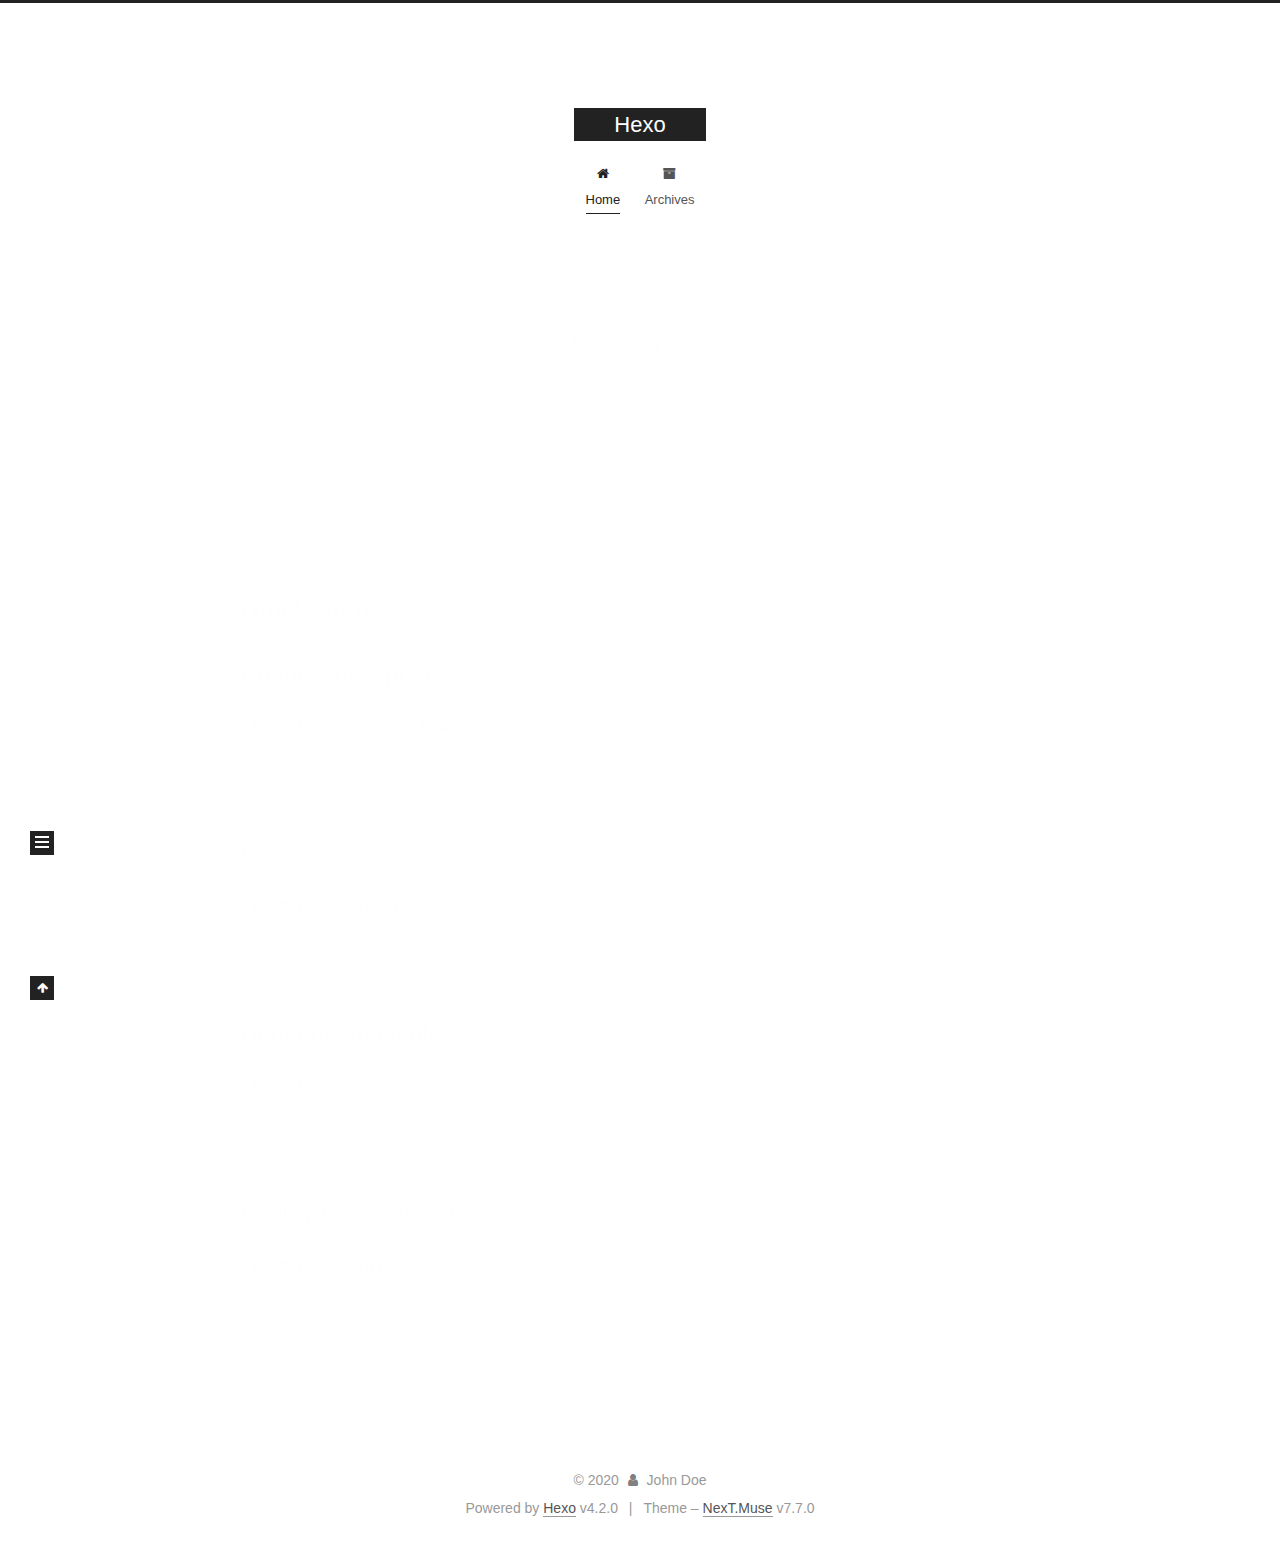
==== index.html @ fe5bcf6d "Site updated: 2020-01-22 22:21:28" ====
<!DOCTYPE html>
<html lang="en">
<head>
  <meta charset="UTF-8">
<meta name="viewport" content="width=device-width, initial-scale=1, maximum-scale=2">
<meta name="theme-color" content="#222">
<meta name="generator" content="Hexo 4.2.0">
  <link rel="apple-touch-icon" sizes="180x180" href="/images/apple-touch-icon-next.png">
  <link rel="icon" type="image/png" sizes="32x32" href="/images/favicon-32x32-next.png">
  <link rel="icon" type="image/png" sizes="16x16" href="/images/favicon-16x16-next.png">
  <link rel="mask-icon" href="/images/logo.svg" color="#222">

<link rel="stylesheet" href="/css/main.css">


<link rel="stylesheet" href="/lib/font-awesome/css/font-awesome.min.css">


<script id="hexo-configurations">
  var NexT = window.NexT || {};
  var CONFIG = {
    hostname: new URL('http://yoursite.com').hostname,
    root: '/',
    scheme: 'Muse',
    version: '7.7.0',
    exturl: false,
    sidebar: {"position":"left","display":"post","padding":18,"offset":12,"onmobile":false},
    copycode: {"enable":false,"show_result":false,"style":null},
    back2top: {"enable":true,"sidebar":false,"scrollpercent":false},
    bookmark: {"enable":false,"color":"#222","save":"auto"},
    fancybox: false,
    mediumzoom: false,
    lazyload: false,
    pangu: false,
    comments: {"style":"tabs","active":null,"storage":true,"lazyload":false,"nav":null},
    algolia: {
      appID: '',
      apiKey: '',
      indexName: '',
      hits: {"per_page":10},
      labels: {"input_placeholder":"Search for Posts","hits_empty":"We didn't find any results for the search: ${query}","hits_stats":"${hits} results found in ${time} ms"}
    },
    localsearch: {"enable":false,"trigger":"auto","top_n_per_article":1,"unescape":false,"preload":false},
    path: '',
    motion: {"enable":true,"async":false,"transition":{"post_block":"fadeIn","post_header":"slideDownIn","post_body":"slideDownIn","coll_header":"slideLeftIn","sidebar":"slideUpIn"}}
  };
</script>

  <meta property="og:type" content="website">
<meta property="og:title" content="Hexo">
<meta property="og:url" content="http://yoursite.com/index.html">
<meta property="og:site_name" content="Hexo">
<meta property="og:locale" content="en_US">
<meta property="article:author" content="John Doe">
<meta name="twitter:card" content="summary">

<link rel="canonical" href="http://yoursite.com/">


<script id="page-configurations">
  // https://hexo.io/docs/variables.html
  CONFIG.page = {
    sidebar: "",
    isHome: true,
    isPost: false
  };
</script>

  <title>Hexo</title>
  






  <noscript>
  <style>
  .use-motion .brand,
  .use-motion .menu-item,
  .sidebar-inner,
  .use-motion .post-block,
  .use-motion .pagination,
  .use-motion .comments,
  .use-motion .post-header,
  .use-motion .post-body,
  .use-motion .collection-header { opacity: initial; }

  .use-motion .site-title,
  .use-motion .site-subtitle {
    opacity: initial;
    top: initial;
  }

  .use-motion .logo-line-before i { left: initial; }
  .use-motion .logo-line-after i { right: initial; }
  </style>
</noscript>

</head>

<body itemscope itemtype="http://schema.org/WebPage">
  <div class="container use-motion">
    <div class="headband"></div>

    <header class="header" itemscope itemtype="http://schema.org/WPHeader">
      <div class="header-inner"><div class="site-brand-container">
  <div class="site-meta">

    <div>
      <a href="/" class="brand" rel="start">
        <span class="logo-line-before"><i></i></span>
        <span class="site-title">Hexo</span>
        <span class="logo-line-after"><i></i></span>
      </a>
    </div>
  </div>

  <div class="site-nav-toggle">
    <div class="toggle" aria-label="Toggle navigation bar">
      <span class="toggle-line toggle-line-first"></span>
      <span class="toggle-line toggle-line-middle"></span>
      <span class="toggle-line toggle-line-last"></span>
    </div>
  </div>
</div>


<nav class="site-nav">
  
  <ul id="menu" class="menu">
        <li class="menu-item menu-item-home">

    <a href="/" rel="section"><i class="fa fa-fw fa-home"></i>Home</a>

  </li>
        <li class="menu-item menu-item-archives">

    <a href="/archives/" rel="section"><i class="fa fa-fw fa-archive"></i>Archives</a>

  </li>
  </ul>

</nav>
</div>
    </header>

    
  <div class="back-to-top">
    <i class="fa fa-arrow-up"></i>
    <span>0%</span>
  </div>


    <main class="main">
      <div class="main-inner">
        <div class="content-wrap">
          

          <div class="content">
            

  <div class="posts-expand">
        
  
  
  <article itemscope itemtype="http://schema.org/Article" class="post-block home" lang="en">
    <link itemprop="mainEntityOfPage" href="http://yoursite.com/2020/01/22/hello-world/">

    <span hidden itemprop="author" itemscope itemtype="http://schema.org/Person">
      <meta itemprop="image" content="/images/avatar.gif">
      <meta itemprop="name" content="John Doe">
      <meta itemprop="description" content="">
    </span>

    <span hidden itemprop="publisher" itemscope itemtype="http://schema.org/Organization">
      <meta itemprop="name" content="Hexo">
    </span>
      <header class="post-header">
        <h1 class="post-title" itemprop="name headline">
          
            <a href="/2020/01/22/hello-world/" class="post-title-link" itemprop="url">Hello World</a>
        </h1>

        <div class="post-meta">
            <span class="post-meta-item">
              <span class="post-meta-item-icon">
                <i class="fa fa-calendar-o"></i>
              </span>
              <span class="post-meta-item-text">Posted on</span>

              <time title="Created: 2020-01-22 21:45:26" itemprop="dateCreated datePublished" datetime="2020-01-22T21:45:26+08:00">2020-01-22</time>
            </span>

          

        </div>
      </header>

    
    
    
    <div class="post-body" itemprop="articleBody">

      
          <p>Welcome to <a href="https://hexo.io/" target="_blank" rel="noopener">Hexo</a>! This is your very first post. Check <a href="https://hexo.io/docs/" target="_blank" rel="noopener">documentation</a> for more info. If you get any problems when using Hexo, you can find the answer in <a href="https://hexo.io/docs/troubleshooting.html" target="_blank" rel="noopener">troubleshooting</a> or you can ask me on <a href="https://github.com/hexojs/hexo/issues" target="_blank" rel="noopener">GitHub</a>.</p>
<h2 id="Quick-Start"><a href="#Quick-Start" class="headerlink" title="Quick Start"></a>Quick Start</h2><h3 id="Create-a-new-post"><a href="#Create-a-new-post" class="headerlink" title="Create a new post"></a>Create a new post</h3><figure class="highlight bash"><table><tr><td class="gutter"><pre><span class="line">1</span><br></pre></td><td class="code"><pre><span class="line">$ hexo new <span class="string">"My New Post"</span></span><br></pre></td></tr></table></figure>

<p>More info: <a href="https://hexo.io/docs/writing.html" target="_blank" rel="noopener">Writing</a></p>
<h3 id="Run-server"><a href="#Run-server" class="headerlink" title="Run server"></a>Run server</h3><figure class="highlight bash"><table><tr><td class="gutter"><pre><span class="line">1</span><br></pre></td><td class="code"><pre><span class="line">$ hexo server</span><br></pre></td></tr></table></figure>

<p>More info: <a href="https://hexo.io/docs/server.html" target="_blank" rel="noopener">Server</a></p>
<h3 id="Generate-static-files"><a href="#Generate-static-files" class="headerlink" title="Generate static files"></a>Generate static files</h3><figure class="highlight bash"><table><tr><td class="gutter"><pre><span class="line">1</span><br></pre></td><td class="code"><pre><span class="line">$ hexo generate</span><br></pre></td></tr></table></figure>

<p>More info: <a href="https://hexo.io/docs/generating.html" target="_blank" rel="noopener">Generating</a></p>
<h3 id="Deploy-to-remote-sites"><a href="#Deploy-to-remote-sites" class="headerlink" title="Deploy to remote sites"></a>Deploy to remote sites</h3><figure class="highlight bash"><table><tr><td class="gutter"><pre><span class="line">1</span><br></pre></td><td class="code"><pre><span class="line">$ hexo deploy</span><br></pre></td></tr></table></figure>

<p>More info: <a href="https://hexo.io/docs/one-command-deployment.html" target="_blank" rel="noopener">Deployment</a></p>

      
    </div>

    
    
    
      <footer class="post-footer">
        <div class="post-eof"></div>
      </footer>
  </article>
  
  
  

  </div>

  



          </div>
          

<script>
  window.addEventListener('tabs:register', () => {
    let activeClass = CONFIG.comments.activeClass;
    if (CONFIG.comments.storage) {
      activeClass = localStorage.getItem('comments_active') || activeClass;
    }
    if (activeClass) {
      let activeTab = document.querySelector(`a[href="#comment-${activeClass}"]`);
      if (activeTab) {
        activeTab.click();
      }
    }
  });
  if (CONFIG.comments.storage) {
    window.addEventListener('tabs:click', event => {
      if (!event.target.matches('.tabs-comment .tab-content .tab-pane')) return;
      let commentClass = event.target.classList[1];
      localStorage.setItem('comments_active', commentClass);
    });
  }
</script>

        </div>
          
  
  <div class="toggle sidebar-toggle">
    <span class="toggle-line toggle-line-first"></span>
    <span class="toggle-line toggle-line-middle"></span>
    <span class="toggle-line toggle-line-last"></span>
  </div>

  <aside class="sidebar">
    <div class="sidebar-inner">

      <ul class="sidebar-nav motion-element">
        <li class="sidebar-nav-toc">
          Table of Contents
        </li>
        <li class="sidebar-nav-overview">
          Overview
        </li>
      </ul>

      <!--noindex-->
      <div class="post-toc-wrap sidebar-panel">
      </div>
      <!--/noindex-->

      <div class="site-overview-wrap sidebar-panel">
        <div class="site-author motion-element" itemprop="author" itemscope itemtype="http://schema.org/Person">
  <p class="site-author-name" itemprop="name">John Doe</p>
  <div class="site-description" itemprop="description"></div>
</div>
<div class="site-state-wrap motion-element">
  <nav class="site-state">
      <div class="site-state-item site-state-posts">
          <a href="/archives/">
        
          <span class="site-state-item-count">1</span>
          <span class="site-state-item-name">posts</span>
        </a>
      </div>
  </nav>
</div>



      </div>

    </div>
  </aside>
  <div id="sidebar-dimmer"></div>


      </div>
    </main>

    <footer class="footer">
      <div class="footer-inner">
        

<div class="copyright">
  
  &copy; 
  <span itemprop="copyrightYear">2020</span>
  <span class="with-love">
    <i class="fa fa-user"></i>
  </span>
  <span class="author" itemprop="copyrightHolder">John Doe</span>
</div>
  <div class="powered-by">Powered by <a href="https://hexo.io/" class="theme-link" rel="noopener" target="_blank">Hexo</a> v4.2.0
  </div>
  <span class="post-meta-divider">|</span>
  <div class="theme-info">Theme – <a href="https://muse.theme-next.org/" class="theme-link" rel="noopener" target="_blank">NexT.Muse</a> v7.7.0
  </div>

        








      </div>
    </footer>
  </div>

  
  <script src="/lib/anime.min.js"></script>
  <script src="/lib/velocity/velocity.min.js"></script>
  <script src="/lib/velocity/velocity.ui.min.js"></script>

<script src="/js/utils.js"></script>

<script src="/js/motion.js"></script>


<script src="/js/schemes/muse.js"></script>


<script src="/js/next-boot.js"></script>




  















  

  

</body>
</html>
---- css/main.css ----
html {
  line-height: 1.15; /* 1 */
  -webkit-text-size-adjust: 100%; /* 2 */
}
body {
  margin: 0;
}
main {
  display: block;
}
h1 {
  font-size: 2em;
  margin: 0.67em 0;
}
hr {
  box-sizing: content-box; /* 1 */
  height: 0; /* 1 */
  overflow: visible; /* 2 */
}
pre {
  font-family: monospace, monospace; /* 1 */
  font-size: 1em; /* 2 */
}
a {
  background: transparent;
}
abbr[title] {
  border-bottom: none; /* 1 */
  text-decoration: underline; /* 2 */
  text-decoration: underline dotted; /* 2 */
}
b,
strong {
  font-weight: bolder;
}
code,
kbd,
samp {
  font-family: monospace, monospace; /* 1 */
  font-size: 1em; /* 2 */
}
small {
  font-size: 80%;
}
sub,
sup {
  font-size: 75%;
  line-height: 0;
  position: relative;
  vertical-align: baseline;
}
sub {
  bottom: -0.25em;
}
sup {
  top: -0.5em;
}
img {
  border-style: none;
}
button,
input,
optgroup,
select,
textarea {
  font-family: inherit; /* 1 */
  font-size: 100%; /* 1 */
  line-height: 1.15; /* 1 */
  margin: 0; /* 2 */
}
button,
input {
/* 1 */
  overflow: visible;
}
button,
select {
/* 1 */
  text-transform: none;
}
button,
[type='button'],
[type='reset'],
[type='submit'] {
  -webkit-appearance: button;
}
button::-moz-focus-inner,
[type='button']::-moz-focus-inner,
[type='reset']::-moz-focus-inner,
[type='submit']::-moz-focus-inner {
  border-style: none;
  padding: 0;
}
button:-moz-focusring,
[type='button']:-moz-focusring,
[type='reset']:-moz-focusring,
[type='submit']:-moz-focusring {
  outline: 1px dotted ButtonText;
}
fieldset {
  padding: 0.35em 0.75em 0.625em;
}
legend {
  box-sizing: border-box; /* 1 */
  color: inherit; /* 2 */
  display: table; /* 1 */
  max-width: 100%; /* 1 */
  padding: 0; /* 3 */
  white-space: normal; /* 1 */
}
progress {
  vertical-align: baseline;
}
textarea {
  overflow: auto;
}
[type='checkbox'],
[type='radio'] {
  box-sizing: border-box; /* 1 */
  padding: 0; /* 2 */
}
[type='number']::-webkit-inner-spin-button,
[type='number']::-webkit-outer-spin-button {
  height: auto;
}
[type='search'] {
  outline-offset: -2px; /* 2 */
  -webkit-appearance: textfield; /* 1 */
}
[type='search']::-webkit-search-decoration {
  -webkit-appearance: none;
}
::-webkit-file-upload-button {
  font: inherit; /* 2 */
  -webkit-appearance: button; /* 1 */
}
details {
  display: block;
}
summary {
  display: list-item;
}
template {
  display: none;
}
[hidden] {
  display: none;
}
::selection {
  background: #262a30;
  color: #fff;
}
html,
body {
  height: 100%;
}
body {
  background: #fff;
  color: #555;
  font-family: 'Lato', "PingFang SC", "Microsoft YaHei", sans-serif;
  font-size: 1em;
  line-height: 2;
}
@media (max-width: 991px) {
  body {
    padding-left: 0 !important;
    padding-right: 0 !important;
  }
}
h1,
h2,
h3,
h4,
h5,
h6 {
  font-family: 'Lato', "PingFang SC", "Microsoft YaHei", sans-serif;
  font-weight: bold;
  line-height: 1.5;
  margin: 20px 0 15px;
}
h1 {
  font-size: 1.5em;
}
h2 {
  font-size: 1.375em;
}
h3 {
  font-size: 1.25em;
}
h4 {
  font-size: 1.125em;
}
h5 {
  font-size: 1em;
}
h6 {
  font-size: 0.875em;
}
p {
  margin: 0 0 20px 0;
}
a,
span.exturl {
  border-bottom: 1px solid #999;
  color: #555;
  outline: 0;
  text-decoration: none;
  overflow-wrap: break-word;
  word-wrap: break-word;
  cursor: pointer;
}
a:hover,
span.exturl:hover {
  border-bottom-color: #222;
  color: #222;
}
iframe,
img,
video {
  display: block;
  margin-left: auto;
  margin-right: auto;
  max-width: 100%;
}
hr {
  background-color: #ddd;
  background-image: repeating-linear-gradient(-45deg, #fff, #fff 4px, transparent 4px, transparent 8px);
  border: 0;
  height: 3px;
  margin: 40px 0;
}
blockquote {
  border-left: 4px solid #ddd;
  color: #666;
  margin: 0;
  padding: 0 15px;
}
blockquote cite::before {
  content: '-';
  padding: 0 5px;
}
dt {
  font-weight: 700;
}
dd {
  margin: 0;
  padding: 0;
}
kbd {
  background-color: #f5f5f5;
  background-image: linear-gradient(#eee, #fff, #eee);
  border: 1px solid #ccc;
  border-radius: 0.2em;
  box-shadow: 0.1em 0.1em 0.2em rgba(0,0,0,0.1);
  font-family: inherit;
  padding: 0.1em 0.3em;
  white-space: nowrap;
}
.table-container {
  overflow: auto;
}
table {
  border-collapse: collapse;
  border-spacing: 0;
  font-size: 0.875em;
  margin: 0 0 20px 0;
  width: 100%;
}
tbody tr:nth-of-type(odd) {
  background: #f9f9f9;
}
tbody tr:hover {
  background: #f5f5f5;
}
caption,
th,
td {
  font-weight: normal;
  padding: 8px;
  text-align: left;
  vertical-align: middle;
}
th,
td {
  border: 1px solid #ddd;
  border-bottom: 3px solid #ddd;
}
th {
  font-weight: 700;
  padding-bottom: 10px;
}
td {
  border-bottom-width: 1px;
}
.btn {
  background: #222;
  border: 2px solid #222;
  border-radius: 0;
  color: #fff;
  display: inline-block;
  font-size: 0.875em;
  line-height: 2;
  padding: 0 20px;
  text-decoration: none;
  transition-property: background-color;
  transition-delay: 0s;
  transition-duration: 0.2s;
  transition-timing-function: ease-in-out;
}
.btn:hover {
  background: #fff;
  border-color: #222;
  color: #222;
}
.btn + .btn {
  margin: 0 0 8px 8px;
}
.btn .fa-fw {
  text-align: left;
  width: 1.285714285714286em;
}
.toggle {
  line-height: 0;
}
.toggle .toggle-line {
  background: #fff;
  display: inline-block;
  height: 2px;
  left: 0;
  position: relative;
  top: 0;
  transition: all 0.4s;
  vertical-align: top;
  width: 100%;
}
.toggle .toggle-line:not(:first-child) {
  margin-top: 3px;
}
.toggle.toggle-arrow .toggle-line-first {
  left: 50%;
  top: 2px;
  transform: rotate(45deg);
  width: 50%;
}
.toggle.toggle-arrow .toggle-line-middle {
  left: 2px;
  width: 90%;
}
.toggle.toggle-arrow .toggle-line-last {
  left: 50%;
  top: -2px;
  transform: rotate(-45deg);
  width: 50%;
}
.toggle.toggle-close .toggle-line-first {
  transform: rotate(-45deg);
  top: 5px;
}
.toggle.toggle-close .toggle-line-middle {
  opacity: 0;
}
.toggle.toggle-close .toggle-line-last {
  transform: rotate(45deg);
  top: -5px;
}
.highlight,
pre {
  background: #f7f7f7;
  color: #4d4d4c;
  line-height: 1.6;
  margin: 0 auto 20px;
}
pre,
code {
  font-family: consolas, Menlo, monospace, "PingFang SC", "Microsoft YaHei";
}
code {
  background: #eee;
  border-radius: 3px;
  color: #555;
  padding: 2px 4px;
  overflow-wrap: break-word;
  word-wrap: break-word;
}
.highlight *::selection {
  background: #d6d6d6;
}
.highlight pre {
  border: 0;
  margin: 0;
  padding: 10px 0;
}
.highlight table {
  border: 0;
  margin: 0;
  width: auto;
}
.highlight td {
  border: 0;
  padding: 0;
}
.highlight figcaption {
  background: #eee;
  color: #4d4d4c;
  font-size: 0.875em;
  line-height: 1.2;
  padding: 0.5em;
}
.highlight figcaption::before,
.highlight figcaption::after {
  content: ' ';
  display: table;
}
.highlight figcaption::after {
  clear: both;
}
.highlight figcaption a {
  color: #4d4d4c;
  float: right;
}
.highlight figcaption a:hover {
  border-bottom-color: #4d4d4c;
}
.highlight .gutter {
  -moz-user-select: none;
  -ms-user-select: none;
  -webkit-user-select: none;
  user-select: none;
}
.highlight .gutter pre {
  background: #eff2f3;
  color: #869194;
  padding-left: 10px;
  padding-right: 10px;
  text-align: right;
}
.highlight .code pre {
  background: #f7f7f7;
  padding-left: 10px;
  width: 100%;
}
.gist table {
  width: auto;
}
.gist table td {
  border: 0;
}
pre {
  overflow: auto;
  padding: 10px;
}
pre code {
  background: none;
  color: #4d4d4c;
  font-size: 0.875em;
  padding: 0;
  text-shadow: none;
}
pre .deletion {
  background: #fdd;
}
pre .addition {
  background: #dfd;
}
pre .meta {
  color: #eab700;
  -moz-user-select: none;
  -ms-user-select: none;
  -webkit-user-select: none;
  user-select: none;
}
pre .comment {
  color: #8e908c;
}
pre .variable,
pre .attribute,
pre .tag,
pre .name,
pre .regexp,
pre .ruby .constant,
pre .xml .tag .title,
pre .xml .pi,
pre .xml .doctype,
pre .html .doctype,
pre .css .id,
pre .css .class,
pre .css .pseudo {
  color: #c82829;
}
pre .number,
pre .preprocessor,
pre .built_in,
pre .builtin-name,
pre .literal,
pre .params,
pre .constant,
pre .command {
  color: #f5871f;
}
pre .ruby .class .title,
pre .css .rules .attribute,
pre .string,
pre .symbol,
pre .value,
pre .inheritance,
pre .header,
pre .ruby .symbol,
pre .xml .cdata,
pre .special,
pre .formula {
  color: #718c00;
}
pre .title,
pre .css .hexcolor {
  color: #3e999f;
}
pre .function,
pre .python .decorator,
pre .python .title,
pre .ruby .function .title,
pre .ruby .title .keyword,
pre .perl .sub,
pre .javascript .title,
pre .coffeescript .title {
  color: #4271ae;
}
pre .keyword,
pre .javascript .function {
  color: #8959a8;
}
.blockquote-center {
  border-left: none;
  margin: 40px 0;
  padding: 0;
  position: relative;
  text-align: center;
}
.blockquote-center::before,
.blockquote-center::after {
  background-repeat: no-repeat;
  background-size: 22px 22px;
  content: ' ';
  display: block;
  height: 24px;
  opacity: 0.2;
  position: absolute;
  width: 100%;
}
.blockquote-center::before {
  background-image: url("../images/quote-l.svg");
  background-position: 0 -6px;
  border-top: 1px solid #ccc;
  top: -20px;
}
.blockquote-center::after {
  background-image: url("../images/quote-r.svg");
  background-position: 100% 8px;
  border-bottom: 1px solid #ccc;
  bottom: -20px;
}
.blockquote-center p,
.blockquote-center div {
  text-align: center;
}
.post-body .group-picture img {
  margin: 0 auto;
  padding: 0 3px;
}
.group-picture-row {
  margin-bottom: 6px;
  overflow: hidden;
}
.group-picture-column {
  float: left;
  margin-bottom: 10px;
}
.post-body .label {
  display: inline;
  padding: 0 2px;
}
.post-body .label.default {
  background: #f0f0f0;
}
.post-body .label.primary {
  background: #efe6f7;
}
.post-body .label.info {
  background: #e5f2f8;
}
.post-body .label.success {
  background: #e7f4e9;
}
.post-body .label.warning {
  background: #fcf6e1;
}
.post-body .label.danger {
  background: #fae8eb;
}
.post-body .tabs {
  margin-bottom: 20px;
}
.post-body .tabs,
.tabs-comment {
  display: block;
  padding-top: 10px;
  position: relative;
}
.post-body .tabs ul.nav-tabs,
.tabs-comment ul.nav-tabs {
  display: flex;
  flex-wrap: wrap;
  margin: 0;
  margin-bottom: -1px;
  padding: 0;
}
@media (max-width: 413px) {
  .post-body .tabs ul.nav-tabs,
  .tabs-comment ul.nav-tabs {
    display: block;
    margin-bottom: 5px;
  }
}
.post-body .tabs ul.nav-tabs li.tab,
.tabs-comment ul.nav-tabs li.tab {
  background: #fff;
  border-bottom: 1px solid #ddd;
  border-left: 1px solid transparent;
  border-right: 1px solid transparent;
  border-top: 3px solid transparent;
  flex-grow: 1;
  list-style-type: none;
  border-radius: 0 0 0 0;
}
@media (max-width: 413px) {
  .post-body .tabs ul.nav-tabs li.tab,
  .tabs-comment ul.nav-tabs li.tab {
    border-bottom: 1px solid transparent;
    border-left: 3px solid transparent;
    border-right: 1px solid transparent;
    border-top: 1px solid transparent;
  }
}
@media (max-width: 413px) {
  .post-body .tabs ul.nav-tabs li.tab,
  .tabs-comment ul.nav-tabs li.tab {
    border-radius: 0;
  }
}
.post-body .tabs ul.nav-tabs li.tab a,
.tabs-comment ul.nav-tabs li.tab a {
  border-bottom: initial;
  display: block;
  line-height: 1.8;
  outline: 0;
  padding: 0.25em 0.75em;
  text-align: center;
  transition-delay: 0s;
  transition-duration: 0.2s;
  transition-timing-function: ease-out;
}
.post-body .tabs ul.nav-tabs li.tab a i,
.tabs-comment ul.nav-tabs li.tab a i {
  width: 1.285714285714286em;
}
.post-body .tabs ul.nav-tabs li.tab.active,
.tabs-comment ul.nav-tabs li.tab.active {
  border-bottom: 1px solid transparent;
  border-left: 1px solid #ddd;
  border-right: 1px solid #ddd;
  border-top: 3px solid #fc6423;
}
@media (max-width: 413px) {
  .post-body .tabs ul.nav-tabs li.tab.active,
  .tabs-comment ul.nav-tabs li.tab.active {
    border-bottom: 1px solid #ddd;
    border-left: 3px solid #fc6423;
    border-right: 1px solid #ddd;
    border-top: 1px solid #ddd;
  }
}
.post-body .tabs ul.nav-tabs li.tab.active a,
.tabs-comment ul.nav-tabs li.tab.active a {
  color: #555;
  cursor: default;
}
.post-body .tabs .tab-content .tab-pane,
.tabs-comment .tab-content .tab-pane {
  border: 1px solid #ddd;
  padding: 20px 20px 0 20px;
  border-radius: 0;
}
.post-body .tabs .tab-content .tab-pane:not(.active),
.tabs-comment .tab-content .tab-pane:not(.active) {
  display: none;
}
.post-body .tabs .tab-content .tab-pane.active,
.tabs-comment .tab-content .tab-pane.active {
  display: block;
}
.post-body .tabs .tab-content .tab-pane.active:nth-of-type(1),
.tabs-comment .tab-content .tab-pane.active:nth-of-type(1) {
  border-radius: 0 0 0 0;
}
@media (max-width: 413px) {
  .post-body .tabs .tab-content .tab-pane.active:nth-of-type(1),
  .tabs-comment .tab-content .tab-pane.active:nth-of-type(1) {
    border-radius: 0;
  }
}
.post-body .note {
  border-radius: 3px;
  margin-bottom: 20px;
  padding: 15px;
  position: relative;
  border: 1px solid #eee;
  border-left-width: 5px;
}
.post-body .note h2,
.post-body .note h3,
.post-body .note h4,
.post-body .note h5,
.post-body .note h6 {
  margin-top: 0;
  border-bottom: initial;
  margin-bottom: 0;
  padding-top: 0;
}
.post-body .note p:first-child,
.post-body .note ul:first-child,
.post-body .note ol:first-child,
.post-body .note table:first-child,
.post-body .note pre:first-child,
.post-body .note blockquote:first-child,
.post-body .note img:first-child {
  margin-top: 0;
}
.post-body .note p:last-child,
.post-body .note ul:last-child,
.post-body .note ol:last-child,
.post-body .note table:last-child,
.post-body .note pre:last-child,
.post-body .note blockquote:last-child,
.post-body .note img:last-child {
  margin-bottom: 0;
}
.post-body .note.default {
  border-left-color: #777;
}
.post-body .note.default h2,
.post-body .note.default h3,
.post-body .note.default h4,
.post-body .note.default h5,
.post-body .note.default h6 {
  color: #777;
}
.post-body .note.primary {
  border-left-color: #6f42c1;
}
.post-body .note.primary h2,
.post-body .note.primary h3,
.post-body .note.primary h4,
.post-body .note.primary h5,
.post-body .note.primary h6 {
  color: #6f42c1;
}
.post-body .note.info {
  border-left-color: #428bca;
}
.post-body .note.info h2,
.post-body .note.info h3,
.post-body .note.info h4,
.post-body .note.info h5,
.post-body .note.info h6 {
  color: #428bca;
}
.post-body .note.success {
  border-left-color: #5cb85c;
}
.post-body .note.success h2,
.post-body .note.success h3,
.post-body .note.success h4,
.post-body .note.success h5,
.post-body .note.success h6 {
  color: #5cb85c;
}
.post-body .note.warning {
  border-left-color: #f0ad4e;
}
.post-body .note.warning h2,
.post-body .note.warning h3,
.post-body .note.warning h4,
.post-body .note.warning h5,
.post-body .note.warning h6 {
  color: #f0ad4e;
}
.post-body .note.danger {
  border-left-color: #d9534f;
}
.post-body .note.danger h2,
.post-body .note.danger h3,
.post-body .note.danger h4,
.post-body .note.danger h5,
.post-body .note.danger h6 {
  color: #d9534f;
}
.pagination .prev,
.pagination .next,
.pagination .page-number,
.pagination .space {
  display: inline-block;
  margin: 0 10px;
  padding: 0 11px;
  position: relative;
  top: -1px;
}
@media (max-width: 767px) {
  .pagination .prev,
  .pagination .next,
  .pagination .page-number,
  .pagination .space {
    margin: 0 5px;
  }
}
.pagination {
  border-top: 1px solid #eee;
  margin: 120px 0 0;
  text-align: center;
}
.pagination .prev,
.pagination .next,
.pagination .page-number {
  border-bottom: 0;
  border-top: 1px solid #eee;
  transition-property: border-color;
  transition-delay: 0s;
  transition-duration: 0.2s;
  transition-timing-function: ease-in-out;
}
.pagination .prev:hover,
.pagination .next:hover,
.pagination .page-number:hover {
  border-top-color: #222;
}
.pagination .space {
  margin: 0;
  padding: 0;
}
.pagination .prev {
  margin-left: 0;
}
.pagination .next {
  margin-right: 0;
}
.pagination .page-number.current {
  background: #ccc;
  border-top-color: #ccc;
  color: #fff;
}
@media (max-width: 767px) {
  .pagination {
    border-top: none;
  }
  .pagination .prev,
  .pagination .next,
  .pagination .page-number {
    border-bottom: 1px solid #eee;
    border-top: 0;
    margin-bottom: 10px;
    padding: 0 10px;
  }
  .pagination .prev:hover,
  .pagination .next:hover,
  .pagination .page-number:hover {
    border-bottom-color: #222;
  }
}
.comments {
  margin: 60px 20px 0;
  overflow: hidden;
}
.comment-button-group {
  display: flex;
  flex-wrap: wrap-reverse;
  justify-content: center;
  margin: 1em 0;
}
.comment-button-group .comment-button {
  margin: 0.1em 0.2em;
}
.comment-button-group .comment-button.active {
  background: #fff;
  border-color: #222;
  color: #222;
}
.comment-position {
  display: none;
}
.comment-position.active {
  display: block;
}
.tabs-comment {
  background: #fff;
  margin-top: 4em;
  padding-top: 0;
}
.tabs-comment .comments {
  border: 0;
  box-shadow: none;
  margin-top: 0;
  padding-top: 0;
}
.container {
  min-height: 100%;
  position: relative;
}
.main-inner {
  margin: 0 auto;
  width: 700px;
}
@media (min-width: 1200px) {
  .main-inner {
    width: 800px;
  }
}
@media (min-width: 1600px) {
  .main-inner {
    width: 900px;
  }
}
.header {
  background: transparent;
}
.header-inner {
  margin: 0 auto;
  position: relative;
  width: 700px;
}
@media (min-width: 1200px) {
  .header-inner {
    width: 800px;
  }
}
@media (min-width: 1600px) {
  .header-inner {
    width: 900px;
  }
}
.headband {
  background: #222;
  height: 3px;
}
.site-meta {
  margin: 0;
  text-align: center;
}
@media (max-width: 767px) {
  .site-meta {
    text-align: center;
  }
}
.brand {
  background: #222;
  border-bottom: none;
  color: #fff;
  display: inline-block;
  line-height: 1.375em;
  padding: 0 40px;
  position: relative;
}
.brand:hover {
  color: #fff;
}
.site-title {
  display: inline-block;
  font-family: 'Lato', "PingFang SC", "Microsoft YaHei", sans-serif;
  font-size: 1.375em;
  font-weight: normal;
  line-height: 1.5;
  vertical-align: top;
}
.site-subtitle {
  color: #999;
  font-size: 0.8125em;
  margin-top: 10px;
}
.use-motion .brand {
  opacity: 0;
}
.use-motion .site-title,
.use-motion .site-subtitle,
.use-motion .custom-logo-image {
  opacity: 0;
  position: relative;
  top: -10px;
}
.site-nav-toggle {
  display: none;
  left: 10px;
  position: absolute;
}
@media (max-width: 767px) {
  .site-nav-toggle {
    display: block;
  }
}
.site-nav-toggle .toggle {
  background: transparent;
  border: 0;
  margin-top: 2px;
  padding: 10px;
  width: 22px;
}
.site-nav-toggle .toggle .toggle-line {
  background: #555;
  border-radius: 1px;
}
.site-nav {
  display: block;
}
@media (max-width: 767px) {
  .site-nav {
    clear: both;
    display: none;
  }
}
.site-nav.site-nav-on {
  display: block;
}
.menu {
  margin-top: 20px;
  padding-left: 0;
  text-align: center;
}
.menu-item {
  display: inline-block;
  list-style: none;
  margin: 0 10px;
}
@media (max-width: 767px) {
  .menu-item {
    margin-top: 10px;
  }
}
.menu-item a,
.menu-item span.exturl {
  border-bottom: 0;
  display: block;
  font-size: 0.8125em;
  transition-property: border-color;
  transition-delay: 0s;
  transition-duration: 0.2s;
  transition-timing-function: ease-in-out;
}
@media (hover: none) {
  .menu-item a:hover,
  .menu-item span.exturl:hover {
    border-bottom-color: transparent !important;
  }
}
.menu-item .fa {
  margin-right: 8px;
}
.menu-item .badge {
  display: inline-block;
  font-weight: 700;
  line-height: 1;
  margin-left: 0.35em;
  margin-top: 0.35em;
  text-align: center;
  white-space: nowrap;
}
@media (max-width: 767px) {
  .menu-item .badge {
    float: right;
    margin-left: 0;
  }
}
.use-motion .menu-item {
  opacity: 0;
}
.sidebar {
  background: #222;
  bottom: 0;
  box-shadow: inset 0 2px 6px #000;
  position: fixed;
  top: 0;
}
.sidebar a,
.sidebar span.exturl {
  border-bottom-color: #555;
  color: #999;
}
.sidebar a:hover,
.sidebar span.exturl:hover {
  border-bottom-color: #eee;
  color: #eee;
}
@media (max-width: 991px) {
  .sidebar {
    display: none;
  }
}
.sidebar-inner {
  color: #999;
  padding: 18px 10px;
  text-align: center;
}
.cc-license {
  margin-top: 10px;
  text-align: center;
}
.cc-license .cc-opacity {
  border-bottom: none;
  opacity: 0.7;
}
.cc-license .cc-opacity:hover {
  opacity: 0.9;
}
.cc-license img {
  display: inline-block;
}
.site-author-image {
  border: 2px solid #333;
  display: block;
  height: auto;
  margin: 0 auto;
  max-width: 96px;
  padding: 2px;
}
.site-author-name {
  color: #f5f5f5;
  font-weight: normal;
  margin: 5px 0 0;
  text-align: center;
}
.site-description {
  color: #999;
  font-size: 1em;
  margin-top: 5px;
  text-align: center;
}
.links-of-author {
  margin-top: 15px;
}
.links-of-author a,
.links-of-author span.exturl {
  border-bottom-color: #555;
  display: inline-block;
  font-size: 0.8125em;
  margin-bottom: 10px;
  margin-right: 10px;
  vertical-align: middle;
}
.links-of-author a::before,
.links-of-author span.exturl::before {
  background: #7a44b4;
  border-radius: 50%;
  content: ' ';
  display: inline-block;
  height: 4px;
  margin-right: 3px;
  vertical-align: middle;
  width: 4px;
}
.sidebar-button {
  margin-top: 15px;
}
.sidebar-button a {
  border: 1px solid #fc6423;
  border-radius: 4px;
  color: #fc6423;
  display: inline-block;
  padding: 0 15px;
}
.sidebar-button a .fa {
  margin-right: 5px;
}
.sidebar-button a:hover {
  background: #fc6423;
  border: 1px solid #fc6423;
  color: #fff;
}
.sidebar-button a:hover .fa {
  color: #fff;
}
.links-of-blogroll {
  font-size: 0.8125em;
  margin-top: 10px;
}
.links-of-blogroll-title {
  font-size: 0.875em;
  font-weight: 600;
  margin-top: 0;
}
.links-of-blogroll-list {
  list-style: none;
  margin: 0;
  padding: 0;
}
.links-of-blogroll-item {
  padding: 2px 10px;
}
.links-of-blogroll-item a,
.links-of-blogroll-item span.exturl {
  box-sizing: border-box;
  display: inline-block;
  max-width: 280px;
  overflow: hidden;
  text-overflow: ellipsis;
  white-space: nowrap;
}
#sidebar-dimmer {
  display: none;
}
@media (max-width: 767px) {
  #sidebar-dimmer {
    background: #000;
    display: block;
    height: 100%;
    left: 100%;
    opacity: 0;
    position: fixed;
    top: 0;
    width: 100%;
    z-index: 1100;
  }
  .sidebar-active + #sidebar-dimmer {
    opacity: 0.7;
    transform: translateX(-100%);
    transition: opacity 0.5s;
  }
}
.sidebar-nav {
  margin: 0;
  padding-bottom: 20px;
  padding-left: 0;
}
.sidebar-nav li {
  border-bottom: 1px solid transparent;
  color: #555;
  cursor: pointer;
  display: inline-block;
  font-size: 0.875em;
}
.sidebar-nav li.sidebar-nav-overview {
  margin-left: 10px;
}
.sidebar-nav li:hover {
  color: #f5f5f5;
}
.sidebar-nav .sidebar-nav-active {
  border-bottom-color: #87daff;
  color: #87daff;
}
.sidebar-nav .sidebar-nav-active:hover {
  color: #87daff;
}
.sidebar-panel {
  display: none;
  overflow-x: hidden;
  overflow-y: auto;
}
.sidebar-panel-active {
  display: block;
}
.sidebar-toggle {
  background: #222;
  bottom: 45px;
  cursor: pointer;
  height: 14px;
  left: 30px;
  padding: 5px;
  position: fixed;
  width: 14px;
  z-index: 1300;
}
@media (max-width: 991px) {
  .sidebar-toggle {
    left: 20px;
    opacity: 0.8;
    display: none;
  }
}
.sidebar-toggle:hover .toggle-line {
  background: #87daff;
}
.post-toc {
  font-size: 0.875em;
}
.post-toc ol {
  list-style: none;
  margin: 0;
  padding: 0 2px 5px 10px;
  text-align: left;
}
.post-toc ol > ol {
  padding-left: 0;
}
.post-toc ol a {
  border-bottom-color: #555;
  color: #999;
  transition-property: all;
  transition-delay: 0s;
  transition-duration: 0.2s;
  transition-timing-function: ease-in-out;
}
.post-toc ol a:hover {
  border-bottom-color: #ccc;
  color: #ccc;
}
.post-toc .nav-item {
  line-height: 1.8;
  overflow: hidden;
  text-overflow: ellipsis;
  white-space: nowrap;
}
.post-toc .nav .nav-child {
  display: none;
}
.post-toc .nav .active > .nav-child {
  display: block;
}
.post-toc .nav .active-current > .nav-child {
  display: block;
}
.post-toc .nav .active-current > .nav-child > .nav-item {
  display: block;
}
.post-toc .nav .active > a {
  border-bottom-color: #87daff;
  color: #87daff;
}
.post-toc .nav .active-current > a {
  color: #87daff;
}
.post-toc .nav .active-current > a:hover {
  color: #87daff;
}
.site-state {
  display: flex;
  justify-content: center;
  line-height: 1.4;
  margin-top: 10px;
  overflow: hidden;
  text-align: center;
  white-space: nowrap;
}
.site-state-item {
  padding: 0 15px;
}
.site-state-item:not(:first-child) {
  border-left: 1px solid #333;
}
.site-state-item a {
  border-bottom: none;
}
.site-state-item-count {
  color: inherit;
  display: block;
  font-size: 1.25em;
  font-weight: 600;
  text-align: center;
}
.site-state-item-name {
  color: inherit;
  font-size: 0.875em;
}
.footer {
  color: #999;
  font-size: 0.875em;
  padding: 20px 0;
}
.footer.footer-fixed {
  bottom: 0;
  left: 0;
  position: absolute;
  right: 0;
}
.footer-inner {
  box-sizing: border-box;
  margin: 0 auto;
  text-align: center;
  width: 700px;
}
@media (min-width: 1200px) {
  .footer-inner {
    width: 800px;
  }
}
@media (min-width: 1600px) {
  .footer-inner {
    width: 900px;
  }
}
.with-love {
  color: #808080;
  display: inline-block;
  margin: 0 5px;
}
.powered-by,
.theme-info {
  display: inline-block;
}
@-moz-keyframes iconAnimate {
  0%, 100% {
    transform: scale(1);
  }
  10%, 30% {
    transform: scale(0.9);
  }
  20%, 40%, 60%, 80% {
    transform: scale(1.1);
  }
  50%, 70% {
    transform: scale(1.1);
  }
}
@-webkit-keyframes iconAnimate {
  0%, 100% {
    transform: scale(1);
  }
  10%, 30% {
    transform: scale(0.9);
  }
  20%, 40%, 60%, 80% {
    transform: scale(1.1);
  }
  50%, 70% {
    transform: scale(1.1);
  }
}
@-o-keyframes iconAnimate {
  0%, 100% {
    transform: scale(1);
  }
  10%, 30% {
    transform: scale(0.9);
  }
  20%, 40%, 60%, 80% {
    transform: scale(1.1);
  }
  50%, 70% {
    transform: scale(1.1);
  }
}
@keyframes iconAnimate {
  0%, 100% {
    transform: scale(1);
  }
  10%, 30% {
    transform: scale(0.9);
  }
  20%, 40%, 60%, 80% {
    transform: scale(1.1);
  }
  50%, 70% {
    transform: scale(1.1);
  }
}
.back-to-top {
  background: #222;
  bottom: -100px;
  box-sizing: border-box;
  color: #fff;
  cursor: pointer;
  font-size: 12px;
  left: 30px;
  opacity: 1;
  padding: 0 6px;
  position: fixed;
  text-align: center;
  transition-property: bottom;
  z-index: 1300;
  transition-delay: 0s;
  transition-duration: 0.2s;
  transition-timing-function: ease-in-out;
  width: 24px;
}
.back-to-top span {
  display: none;
}
.back-to-top:hover {
  color: #87daff;
}
.back-to-top.back-to-top-on {
  bottom: 19px;
}
@media (max-width: 991px) {
  .back-to-top {
    left: 20px;
    opacity: 0.8;
  }
}
.post-body {
  font-family: 'Lato', "PingFang SC", "Microsoft YaHei", sans-serif;
  overflow-wrap: break-word;
  word-wrap: break-word;
}
@media (min-width: 1200px) {
  .post-body {
    font-size: 1.125em;
  }
}
.post-body span.exturl .fa {
  font-size: 0.875em;
  margin-left: 4px;
}
.post-body .image-caption,
.post-body .figure .caption {
  color: #999;
  font-size: 0.875em;
  font-weight: bold;
  line-height: 1;
  margin: -20px auto 15px;
  text-align: center;
}
.post-sticky-flag {
  display: inline-block;
  transform: rotate(30deg);
}
.post-button {
  margin-top: 40px;
  text-align: center;
}
.use-motion .post-block,
.use-motion .pagination,
.use-motion .comments {
  opacity: 0;
}
.use-motion .post-header {
  opacity: 0;
}
.use-motion .post-body {
  opacity: 0;
}
.use-motion .collection-header {
  opacity: 0;
}
.posts-collapse {
  margin-left: 55px;
  position: relative;
}
@media (max-width: 767px) {
  .posts-collapse {
    margin-left: 20px;
    margin-right: 20px;
  }
}
.posts-collapse .collection-title {
  font-size: 1.125em;
  position: relative;
}
.posts-collapse .collection-title::before {
  background: #999;
  border: 1px solid #fff;
  border-radius: 50%;
  content: ' ';
  height: 10px;
  left: 0;
  margin-left: -6px;
  margin-top: -4px;
  position: absolute;
  top: 50%;
  width: 10px;
}
.posts-collapse .collection-year {
  margin: 60px 0;
  position: relative;
}
.posts-collapse .collection-year::before {
  background: #bbb;
  border-radius: 50%;
  content: ' ';
  height: 8px;
  left: 0;
  margin-left: -4px;
  margin-top: -4px;
  position: absolute;
  top: 50%;
  width: 8px;
}
.posts-collapse .collection-header {
  display: inline-block;
  margin: 0 0 0 20px;
}
.posts-collapse .collection-header small {
  color: #bbb;
  margin-left: 5px;
}
.posts-collapse .post-header {
  border-bottom: 1px dashed #ccc;
  margin: 30px 0;
  padding-left: 15px;
  position: relative;
  transition-property: border;
  transition-delay: 0s;
  transition-duration: 0.2s;
  transition-timing-function: ease-in-out;
}
.posts-collapse .post-header::before {
  background: #bbb;
  border: 1px solid #fff;
  border-radius: 50%;
  content: ' ';
  height: 6px;
  left: 0;
  margin-left: -4px;
  position: absolute;
  top: 0.75em;
  transition-property: background;
  width: 6px;
  transition-delay: 0s;
  transition-duration: 0.2s;
  transition-timing-function: ease-in-out;
}
.posts-collapse .post-header:hover {
  border-bottom-color: #666;
}
.posts-collapse .post-header:hover::before {
  background: #222;
}
.posts-collapse .post-meta {
  display: inline;
  font-size: 0.75em;
  margin-right: 10px;
}
.posts-collapse .post-title {
  display: inline;
  font-size: 1em;
  font-weight: normal;
}
.posts-collapse .post-title a,
.posts-collapse .post-title span.exturl {
  border-bottom: none;
  color: #666;
}
.posts-collapse::before {
  background: #f5f5f5;
  content: ' ';
  height: 100%;
  left: 0;
  margin-left: -2px;
  position: absolute;
  top: 1.25em;
  width: 4px;
}
.posts-collapse .fa-external-link {
  font-size: 0.875em;
  margin-left: 5px;
}
.post-eof {
  background: #ccc;
  height: 1px;
  margin: 80px auto 60px;
  text-align: center;
  width: 8%;
}
.post-block:last-child .post-eof {
  display: none;
}
.posts-expand {
  padding-top: 40px;
}
@media (max-width: 767px) {
  .posts-expand {
    margin: 0 20px;
  }
}
@media (min-width: 992px) {
  .post-body {
    text-align: justify;
  }
}
@media (max-width: 991px) {
  .post-body {
    text-align: justify;
  }
}
.post-body h1,
.post-body h2,
.post-body h3,
.post-body h4,
.post-body h5,
.post-body h6 {
  padding-top: 10px;
}
.post-body h1 .header-anchor,
.post-body h2 .header-anchor,
.post-body h3 .header-anchor,
.post-body h4 .header-anchor,
.post-body h5 .header-anchor,
.post-body h6 .header-anchor {
  border-bottom-style: none;
  color: #ccc;
  float: right;
  margin-left: 10px;
  visibility: hidden;
}
.post-body h1 .header-anchor:hover,
.post-body h2 .header-anchor:hover,
.post-body h3 .header-anchor:hover,
.post-body h4 .header-anchor:hover,
.post-body h5 .header-anchor:hover,
.post-body h6 .header-anchor:hover {
  color: inherit;
}
.post-body h1:hover .header-anchor,
.post-body h2:hover .header-anchor,
.post-body h3:hover .header-anchor,
.post-body h4:hover .header-anchor,
.post-body h5:hover .header-anchor,
.post-body h6:hover .header-anchor {
  visibility: visible;
}
.post-body iframe,
.post-body img,
.post-body video {
  margin-bottom: 20px;
}
.post-body .video-container {
  height: 0;
  margin-bottom: 20px;
  overflow: hidden;
  padding-top: 75%;
  position: relative;
  width: 100%;
}
.post-body .video-container iframe,
.post-body .video-container object,
.post-body .video-container embed {
  height: 100%;
  left: 0;
  margin: 0;
  position: absolute;
  top: 0;
  width: 100%;
}
.post-gallery {
  align-items: center;
  display: grid;
  grid-gap: 10px;
  grid-template-columns: 1fr 1fr 1fr;
  margin-bottom: 20px;
}
@media (max-width: 767px) {
  .post-gallery {
    grid-template-columns: 1fr 1fr;
  }
}
.post-gallery a {
  border: 0;
}
.post-gallery img {
  margin: 0;
}
.posts-expand .post-header {
  font-size: 1.125em;
}
.posts-expand .post-title {
  font-weight: 400;
  margin: initial;
  text-align: center;
  overflow-wrap: break-word;
  word-wrap: break-word;
}
.posts-expand .post-title-link {
  border-bottom: none;
  color: #555;
  display: inline-block;
  position: relative;
  vertical-align: top;
}
.posts-expand .post-title-link::before {
  background: #000;
  bottom: 0;
  content: '';
  height: 2px;
  left: 0;
  position: absolute;
  transform: scaleX(0);
  visibility: hidden;
  width: 100%;
  transition-delay: 0s;
  transition-duration: 0.2s;
  transition-timing-function: ease-in-out;
}
.posts-expand .post-title-link:hover::before {
  transform: scaleX(1);
  visibility: visible;
}
.posts-expand .post-title-link .fa {
  font-size: 0.875em;
  margin-left: 5px;
}
.posts-expand .post-meta {
  color: #999;
  font-family: 'Lato', "PingFang SC", "Microsoft YaHei", sans-serif;
  font-size: 0.75em;
  margin: 3px 0 60px 0;
  text-align: center;
}
.posts-expand .post-meta .post-description {
  font-size: 0.875em;
  margin-top: 2px;
}
.posts-expand .post-meta time {
  border-bottom: 1px dashed #999;
  cursor: pointer;
}
.post-meta .post-meta-item + .post-meta-item::before {
  content: '|';
  margin: 0 0.5em;
}
.post-meta-divider {
  margin: 0 0.5em;
}
.post-meta-item-icon {
  margin-right: 3px;
}
@media (max-width: 991px) {
  .post-meta-item-icon {
    display: inline-block;
  }
}
@media (max-width: 991px) {
  .post-meta-item-text {
    display: none;
  }
}
.post-nav {
  border-top: 1px solid #eee;
  display: flex;
  justify-content: space-between;
  margin-top: 15px;
  padding-top: 10px;
}
.post-nav-item {
  flex: 1;
}
.post-nav-item a {
  border-bottom: none;
  display: block;
  font-size: 0.875em;
  line-height: 1.6;
  position: relative;
}
.post-nav-item a:hover {
  border-bottom: none;
  color: #222;
}
.post-nav-item a:active {
  top: 2px;
}
.post-nav-item .fa {
  font-size: 0.75em;
}
.post-nav-item:first-child {
  margin-right: 15px;
}
.post-nav-item:first-child a {
  padding-left: 5px;
}
.post-nav-item:first-child .fa {
  margin-right: 5px;
}
.post-nav-item:last-child {
  margin-left: 15px;
  text-align: right;
}
.post-nav-item:last-child a {
  padding-right: 5px;
}
.post-nav-item:last-child .fa {
  margin-left: 5px;
}
.rtl.post-body p,
.rtl.post-body a,
.rtl.post-body h1,
.rtl.post-body h2,
.rtl.post-body h3,
.rtl.post-body h4,
.rtl.post-body h5,
.rtl.post-body h6,
.rtl.post-body li,
.rtl.post-body ul,
.rtl.post-body ol {
  direction: rtl;
  font-family: UKIJ Ekran;
}
.rtl.post-title {
  font-family: UKIJ Ekran;
}
.post-tags {
  margin-top: 40px;
  text-align: center;
}
.post-tags a {
  display: inline-block;
  font-size: 0.8125em;
}
.post-tags a:not(:last-child) {
  margin-right: 10px;
}
.post-widgets {
  border-top: 1px solid #eee;
  margin-top: 15px;
  text-align: center;
}
.wp_rating {
  height: 20px;
  line-height: 20px;
  margin-top: 10px;
  padding-top: 6px;
  text-align: center;
}
.social-like {
  display: flex;
  font-size: 0.875em;
  justify-content: center;
  text-align: center;
}
.reward-container {
  margin: 20px auto;
  padding: 10px 0;
  text-align: center;
  width: 90%;
}
.reward-container button {
  background: #ff2a2a;
  border: 0;
  border-radius: 5px;
  color: #fff;
  cursor: pointer;
  line-height: 2;
  outline: 0;
  padding: 0 15px;
  vertical-align: text-top;
}
.reward-container button:hover {
  background: #f55;
}
#qr {
  padding-top: 20px;
}
#qr a {
  border: 0;
}
#qr img {
  display: inline-block;
  margin: 0.8em 2em 0 2em;
  max-width: 100%;
  width: 180px;
}
#qr p {
  text-align: center;
}
.category-all-page .category-all-title {
  text-align: center;
}
.category-all-page .category-all {
  margin-top: 20px;
}
.category-all-page .category-list {
  list-style: none;
  margin: 0;
  padding: 0;
}
.category-all-page .category-list-item {
  margin: 5px 10px;
}
.category-all-page .category-list-count {
  color: #bbb;
}
.category-all-page .category-list-count::before {
  content: ' (';
  display: inline;
}
.category-all-page .category-list-count::after {
  content: ') ';
  display: inline;
}
.category-all-page .category-list-child {
  padding-left: 10px;
}
.event-list {
  padding: 0;
}
.event-list hr {
  background: #222;
  margin: 20px 0 45px 0;
}
.event-list hr::after {
  background: #222;
  color: #fff;
  content: 'NOW';
  display: inline-block;
  font-weight: bold;
  padding: 0 5px;
  text-align: right;
}
.event-list .event {
  background: #222;
  margin: 20px 0;
  min-height: 40px;
  padding: 15px 0 15px 10px;
}
.event-list .event .event-summary {
  color: #fff;
  margin: 0;
  padding-bottom: 3px;
}
.event-list .event .event-summary::before {
  animation: dot-flash 1s alternate infinite ease-in-out;
  color: #fff;
  content: '\f111';
  display: inline-block;
  font-family: 'FontAwesome';
  font-size: 10px;
  margin-right: 25px;
  vertical-align: middle;
}
.event-list .event .event-relative-time {
  color: #bbb;
  display: inline-block;
  font-size: 12px;
  font-weight: 400;
  padding-left: 12px;
}
.event-list .event .event-details {
  color: #fff;
  display: block;
  line-height: 18px;
  margin-left: 56px;
  padding-bottom: 6px;
  padding-top: 3px;
  text-indent: -24px;
}
.event-list .event .event-details::before {
  color: #fff;
  display: inline-block;
  font-family: 'FontAwesome';
  margin-right: 9px;
  text-align: center;
  text-indent: 0;
  width: 14px;
}
.event-list .event .event-details.event-location::before {
  content: '\f041';
}
.event-list .event .event-details.event-duration::before {
  content: '\f017';
}
.event-list .event-past {
  background: #f5f5f5;
}
.event-list .event-past .event-summary,
.event-list .event-past .event-details {
  color: #bbb;
  opacity: 0.9;
}
.event-list .event-past .event-summary::before,
.event-list .event-past .event-details::before {
  animation: none;
  color: #bbb;
}
@-moz-keyframes dot-flash {
  from {
    opacity: 1;
    transform: scale(1);
  }
  to {
    opacity: 0;
    transform: scale(0.8);
  }
}
@-webkit-keyframes dot-flash {
  from {
    opacity: 1;
    transform: scale(1);
  }
  to {
    opacity: 0;
    transform: scale(0.8);
  }
}
@-o-keyframes dot-flash {
  from {
    opacity: 1;
    transform: scale(1);
  }
  to {
    opacity: 0;
    transform: scale(0.8);
  }
}
@keyframes dot-flash {
  from {
    opacity: 1;
    transform: scale(1);
  }
  to {
    opacity: 0;
    transform: scale(0.8);
  }
}
ul.breadcrumb {
  font-size: 0.75em;
  list-style: none;
  margin: 1em 0;
  padding: 0 2em;
  text-align: center;
}
ul.breadcrumb li {
  display: inline;
}
ul.breadcrumb li + li::before {
  content: '/\00a0';
  font-weight: normal;
  padding: 0.5em;
}
ul.breadcrumb li + li:last-child {
  font-weight: bold;
}
.tag-cloud {
  text-align: center;
}
.tag-cloud a {
  display: inline-block;
  margin: 10px;
}
.tag-cloud a:hover {
  color: #222 !important;
}
@media (max-width: 767px) {
  .header-inner,
  .main-inner,
  .footer-inner {
    width: auto;
  }
}
.header-inner {
  padding-top: 100px;
}
@media (max-width: 767px) {
  .header-inner {
    padding-top: 50px;
  }
}
.main-inner {
  padding-bottom: 60px;
}
.content {
  padding-top: 70px;
}
@media (max-width: 767px) {
  .content {
    padding-top: 35px;
  }
}
embed {
  display: block;
  margin: 0 auto 25px auto;
}
.custom-logo .site-meta-headline {
  text-align: center;
}
.custom-logo .brand {
  background: none;
}
.custom-logo .site-title {
  color: #222;
  margin: 10px auto 0;
}
.custom-logo .site-title a {
  border: 0;
}
.custom-logo-image {
  background: #fff;
  margin: 0 auto;
  max-width: 150px;
  padding: 5px;
}
@media (max-width: 767px) {
  .site-nav {
    background: #fff;
    border-bottom: 1px solid #ddd;
    border-top: 1px solid #ddd;
    left: 0;
    margin: 0;
    padding: 0;
    width: 100%;
  }
}
.site-nav-toggle {
  top: 50px;
}
@media (max-width: 767px) {
  .menu {
    text-align: left;
  }
}
.menu-item-active a,
.menu .menu-item a:hover,
.menu .menu-item span.exturl:hover {
  border-bottom: 1px solid #222 !important;
  color: #222;
}
@media (max-width: 767px) {
  .menu-item-active a,
  .menu .menu-item a:hover,
  .menu .menu-item span.exturl:hover {
    border-bottom: 1px dotted #ddd !important;
  }
}
@media (max-width: 767px) {
  .menu .menu-item {
    display: block;
    margin: 0 10px;
  }
}
.menu .menu-item a,
.menu .menu-item span.exturl {
  border-bottom: 1px solid transparent;
}
@media (max-width: 767px) {
  .menu .menu-item a,
  .menu .menu-item span.exturl {
    padding: 5px 10px;
  }
}
@media (min-width: 768px) and (max-width: 991px) {
  .menu .menu-item .fa {
    display: block;
    line-height: 2;
    margin-right: 0;
    width: 100%;
  }
}
@media (min-width: 992px) {
  .menu .menu-item .fa {
    display: block;
    line-height: 2;
    margin-right: 0;
    width: 100%;
  }
}
.menu .menu-item .badge {
  background: #eee;
  padding: 1px 4px;
}
.sub-menu {
  margin: 10px 0;
}
.sub-menu .menu-item {
  display: inline-block;
}
.sidebar {
  left: -320px;
}
.sidebar.sidebar-active {
  left: 0;
}
.sidebar {
  transition: all 0.4s;
  width: 320px;
  z-index: 1200;
}
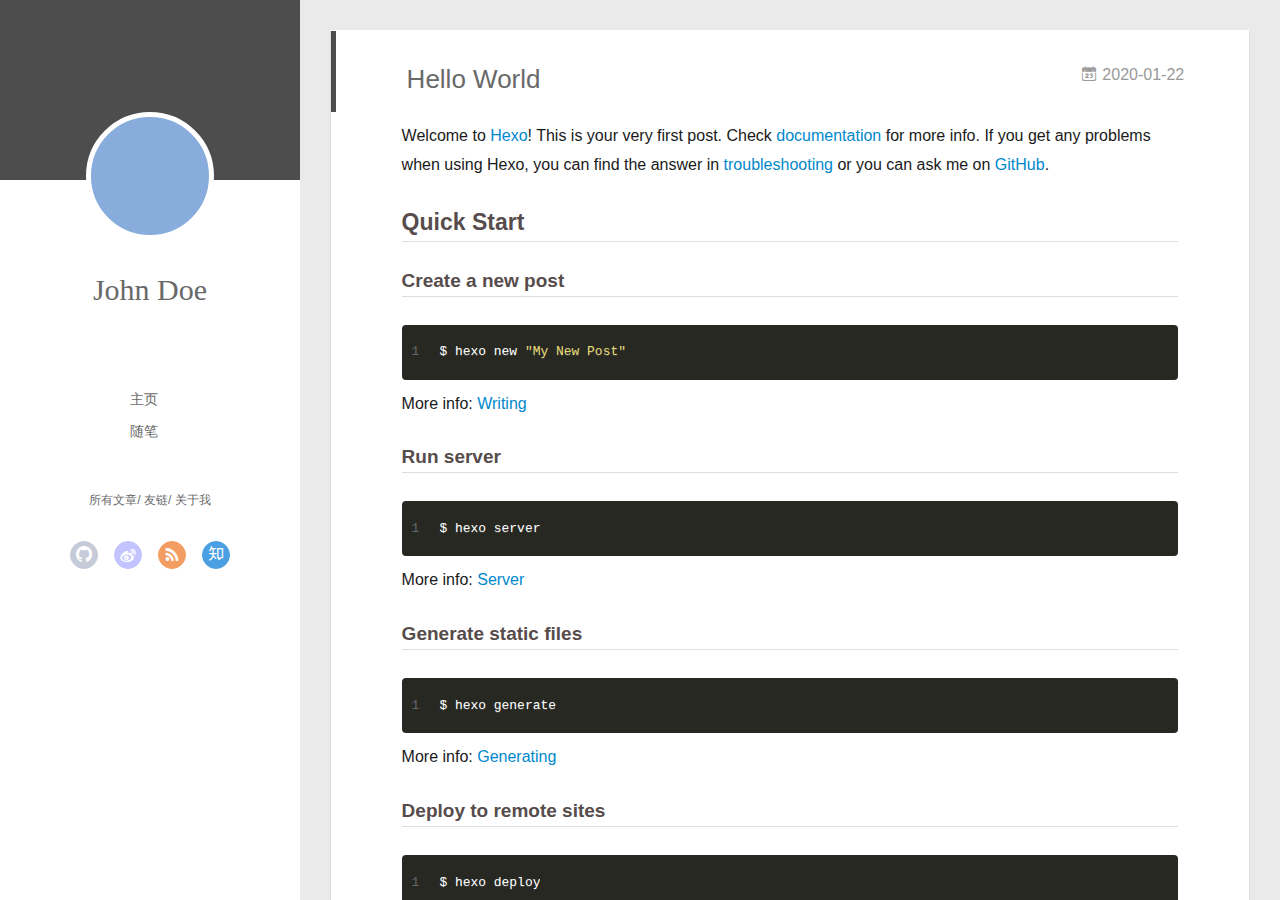
==== commit 4c6c0d5e: "Site updated: 2020-01-22 22:35:55" ====
--- a/index.html
+++ b/index.html
@@ -1,51 +1,13 @@
 <!DOCTYPE html>
-<html lang="en">
+<html>
 <head>
-  <meta charset="UTF-8">
-<meta name="viewport" content="width=device-width, initial-scale=1, maximum-scale=2">
-<meta name="theme-color" content="#222">
-<meta name="generator" content="Hexo 4.2.0">
-  <link rel="apple-touch-icon" sizes="180x180" href="/images/apple-touch-icon-next.png">
-  <link rel="icon" type="image/png" sizes="32x32" href="/images/favicon-32x32-next.png">
-  <link rel="icon" type="image/png" sizes="16x16" href="/images/favicon-16x16-next.png">
-  <link rel="mask-icon" href="/images/logo.svg" color="#222">
-
-<link rel="stylesheet" href="/css/main.css">
-
-
-<link rel="stylesheet" href="/lib/font-awesome/css/font-awesome.min.css">
-
-
-<script id="hexo-configurations">
-  var NexT = window.NexT || {};
-  var CONFIG = {
-    hostname: new URL('http://yoursite.com').hostname,
-    root: '/',
-    scheme: 'Muse',
-    version: '7.7.0',
-    exturl: false,
-    sidebar: {"position":"left","display":"post","padding":18,"offset":12,"onmobile":false},
-    copycode: {"enable":false,"show_result":false,"style":null},
-    back2top: {"enable":true,"sidebar":false,"scrollpercent":false},
-    bookmark: {"enable":false,"color":"#222","save":"auto"},
-    fancybox: false,
-    mediumzoom: false,
-    lazyload: false,
-    pangu: false,
-    comments: {"style":"tabs","active":null,"storage":true,"lazyload":false,"nav":null},
-    algolia: {
-      appID: '',
-      apiKey: '',
-      indexName: '',
-      hits: {"per_page":10},
-      labels: {"input_placeholder":"Search for Posts","hits_empty":"We didn't find any results for the search: ${query}","hits_stats":"${hits} results found in ${time} ms"}
-    },
-    localsearch: {"enable":false,"trigger":"auto","top_n_per_article":1,"unescape":false,"preload":false},
-    path: '',
-    motion: {"enable":true,"async":false,"transition":{"post_block":"fadeIn","post_header":"slideDownIn","post_body":"slideDownIn","coll_header":"slideLeftIn","sidebar":"slideUpIn"}}
-  };
-</script>
-
+  <meta charset="utf-8">
+  
+  <meta name="renderer" content="webkit">
+  <meta http-equiv="X-UA-Compatible" content="IE=edge" >
+  <link rel="dns-prefetch" href="http://yoursite.com">
+  <title>Hexo</title>
+  <meta name="viewport" content="width=device-width, initial-scale=1, maximum-scale=1">
   <meta property="og:type" content="website">
 <meta property="og:title" content="Hexo">
 <meta property="og:url" content="http://yoursite.com/index.html">
@@ -53,157 +15,164 @@
 <meta property="og:locale" content="en_US">
 <meta property="article:author" content="John Doe">
 <meta name="twitter:card" content="summary">
-
-<link rel="canonical" href="http://yoursite.com/">
-
-
-<script id="page-configurations">
-  // https://hexo.io/docs/variables.html
-  CONFIG.page = {
-    sidebar: "",
-    isHome: true,
-    isPost: false
-  };
-</script>
-
-  <title>Hexo</title>
-  
-
-
-
-
-
-
-  <noscript>
-  <style>
-  .use-motion .brand,
-  .use-motion .menu-item,
-  .sidebar-inner,
-  .use-motion .post-block,
-  .use-motion .pagination,
-  .use-motion .comments,
-  .use-motion .post-header,
-  .use-motion .post-body,
-  .use-motion .collection-header { opacity: initial; }
-
-  .use-motion .site-title,
-  .use-motion .site-subtitle {
-    opacity: initial;
-    top: initial;
-  }
-
-  .use-motion .logo-line-before i { left: initial; }
-  .use-motion .logo-line-after i { right: initial; }
+  
+    <link rel="alternative" href="/atom.xml" title="Hexo" type="application/atom+xml">
+  
+  
+    <link rel="icon" href="/favicon.png">
+  
+  <link rel="stylesheet" type="text/css" href="/./main.0cf68a.css">
+  <style type="text/css">
+  
+    #container.show {
+      background: linear-gradient(200deg,#a0cfe4,#e8c37e);
+    }
   </style>
-</noscript>
-
-</head>
-
-<body itemscope itemtype="http://schema.org/WebPage">
-  <div class="container use-motion">
-    <div class="headband"></div>
-
-    <header class="header" itemscope itemtype="http://schema.org/WPHeader">
-      <div class="header-inner"><div class="site-brand-container">
-  <div class="site-meta">
-
-    <div>
-      <a href="/" class="brand" rel="start">
-        <span class="logo-line-before"><i></i></span>
-        <span class="site-title">Hexo</span>
-        <span class="logo-line-after"><i></i></span>
-      </a>
-    </div>
-  </div>
-
-  <div class="site-nav-toggle">
-    <div class="toggle" aria-label="Toggle navigation bar">
-      <span class="toggle-line toggle-line-first"></span>
-      <span class="toggle-line toggle-line-middle"></span>
-      <span class="toggle-line toggle-line-last"></span>
-    </div>
-  </div>
+  
+
+  
+
+<meta name="generator" content="Hexo 4.2.0"></head>
+
+<body>
+  <div id="container" q-class="show:isCtnShow">
+    <canvas id="anm-canvas" class="anm-canvas"></canvas>
+    <div class="left-col" q-class="show:isShow">
+      
+<div class="overlay" style="background: #4d4d4d"></div>
+<div class="intrude-less">
+	<header id="header" class="inner">
+		<a href="/" class="profilepic">
+			<img src="" class="js-avatar">
+		</a>
+		<hgroup>
+		  <h1 class="header-author"><a href="/">John Doe</a></h1>
+		</hgroup>
+		
+
+		<nav class="header-menu">
+			<ul>
+			
+				<li><a href="/">主页</a></li>
+	        
+				<li><a href="/tags/%E9%9A%8F%E7%AC%94/">随笔</a></li>
+	        
+			</ul>
+		</nav>
+		<nav class="header-smart-menu">
+    		
+    			
+    			<a q-on="click: openSlider(e, 'innerArchive')" href="javascript:void(0)">所有文章</a>
+    			
+            
+    			
+    			<a q-on="click: openSlider(e, 'friends')" href="javascript:void(0)">友链</a>
+    			
+            
+    			
+    			<a q-on="click: openSlider(e, 'aboutme')" href="javascript:void(0)">关于我</a>
+    			
+            
+		</nav>
+		<nav class="header-nav">
+			<div class="social">
+				
+					<a class="github" target="_blank" href="#" title="github"><i class="icon-github"></i></a>
+		        
+					<a class="weibo" target="_blank" href="#" title="weibo"><i class="icon-weibo"></i></a>
+		        
+					<a class="rss" target="_blank" href="#" title="rss"><i class="icon-rss"></i></a>
+		        
+					<a class="zhihu" target="_blank" href="#" title="zhihu"><i class="icon-zhihu"></i></a>
+		        
+			</div>
+		</nav>
+	</header>		
 </div>
 
-
-<nav class="site-nav">
-  
-  <ul id="menu" class="menu">
-        <li class="menu-item menu-item-home">
-
-    <a href="/" rel="section"><i class="fa fa-fw fa-home"></i>Home</a>
-
-  </li>
-        <li class="menu-item menu-item-archives">
-
-    <a href="/archives/" rel="section"><i class="fa fa-fw fa-archive"></i>Archives</a>
-
-  </li>
-  </ul>
-
+    </div>
+    <div class="mid-col" q-class="show:isShow,hide:isShow|isFalse">
+      
+<nav id="mobile-nav">
+  	<div class="overlay js-overlay" style="background: #4d4d4d"></div>
+	<div class="btnctn js-mobile-btnctn">
+  		<div class="slider-trigger list" q-on="click: openSlider(e)"><i class="icon icon-sort"></i></div>
+	</div>
+	<div class="intrude-less">
+		<header id="header" class="inner">
+			<div class="profilepic">
+				<img src="" class="js-avatar">
+			</div>
+			<hgroup>
+			  <h1 class="header-author js-header-author">John Doe</h1>
+			</hgroup>
+			
+			
+			
+				
+			
+				
+			
+			
+			
+			<nav class="header-nav">
+				<div class="social">
+					
+						<a class="github" target="_blank" href="#" title="github"><i class="icon-github"></i></a>
+			        
+						<a class="weibo" target="_blank" href="#" title="weibo"><i class="icon-weibo"></i></a>
+			        
+						<a class="rss" target="_blank" href="#" title="rss"><i class="icon-rss"></i></a>
+			        
+						<a class="zhihu" target="_blank" href="#" title="zhihu"><i class="icon-zhihu"></i></a>
+			        
+				</div>
+			</nav>
+
+			<nav class="header-menu js-header-menu">
+				<ul style="width: 50%">
+				
+				
+					<li style="width: 50%"><a href="/">主页</a></li>
+		        
+					<li style="width: 50%"><a href="/tags/%E9%9A%8F%E7%AC%94/">随笔</a></li>
+		        
+				</ul>
+			</nav>
+		</header>				
+	</div>
+	<div class="mobile-mask" style="display:none" q-show="isShow"></div>
 </nav>
-</div>
-    </header>
-
-    
-  <div class="back-to-top">
-    <i class="fa fa-arrow-up"></i>
-    <span>0%</span>
-  </div>
-
-
-    <main class="main">
-      <div class="main-inner">
-        <div class="content-wrap">
-          
-
-          <div class="content">
+
+      <div id="wrapper" class="body-wrap">
+        <div class="menu-l">
+          <div class="canvas-wrap">
+            <canvas data-colors="#eaeaea" data-sectionHeight="100" data-contentId="js-content" id="myCanvas1" class="anm-canvas"></canvas>
+          </div>
+          <div id="js-content" class="content-ll">
             
-
-  <div class="posts-expand">
-        
-  
-  
-  <article itemscope itemtype="http://schema.org/Article" class="post-block home" lang="en">
-    <link itemprop="mainEntityOfPage" href="http://yoursite.com/2020/01/22/hello-world/">
-
-    <span hidden itemprop="author" itemscope itemtype="http://schema.org/Person">
-      <meta itemprop="image" content="/images/avatar.gif">
-      <meta itemprop="name" content="John Doe">
-      <meta itemprop="description" content="">
-    </span>
-
-    <span hidden itemprop="publisher" itemscope itemtype="http://schema.org/Organization">
-      <meta itemprop="name" content="Hexo">
-    </span>
-      <header class="post-header">
-        <h1 class="post-title" itemprop="name headline">
-          
-            <a href="/2020/01/22/hello-world/" class="post-title-link" itemprop="url">Hello World</a>
-        </h1>
-
-        <div class="post-meta">
-            <span class="post-meta-item">
-              <span class="post-meta-item-icon">
-                <i class="fa fa-calendar-o"></i>
-              </span>
-              <span class="post-meta-item-text">Posted on</span>
-
-              <time title="Created: 2020-01-22 21:45:26" itemprop="dateCreated datePublished" datetime="2020-01-22T21:45:26+08:00">2020-01-22</time>
-            </span>
-
-          
-
-        </div>
+  
+    <article id="post-hello-world" class="article article-type-post  article-index" itemscope itemprop="blogPost">
+  <div class="article-inner">
+    
+      <header class="article-header">
+        
+  
+    <h1 itemprop="name">
+      <a class="article-title" href="/2020/01/22/hello-world/">Hello World</a>
+    </h1>
+  
+
+        
+        <a href="/2020/01/22/hello-world/" class="archive-article-date">
+  	<time datetime="2020-01-22T13:45:26.985Z" itemprop="datePublished"><i class="icon-calendar icon"></i>2020-01-22</time>
+</a>
+        
       </header>
-
-    
-    
-    
-    <div class="post-body" itemprop="articleBody">
-
-      
-          <p>Welcome to <a href="https://hexo.io/" target="_blank" rel="noopener">Hexo</a>! This is your very first post. Check <a href="https://hexo.io/docs/" target="_blank" rel="noopener">documentation</a> for more info. If you get any problems when using Hexo, you can find the answer in <a href="https://hexo.io/docs/troubleshooting.html" target="_blank" rel="noopener">troubleshooting</a> or you can ask me on <a href="https://github.com/hexojs/hexo/issues" target="_blank" rel="noopener">GitHub</a>.</p>
+    
+    <div class="article-entry" itemprop="articleBody">
+      
+        <p>Welcome to <a href="https://hexo.io/" target="_blank" rel="noopener">Hexo</a>! This is your very first post. Check <a href="https://hexo.io/docs/" target="_blank" rel="noopener">documentation</a> for more info. If you get any problems when using Hexo, you can find the answer in <a href="https://hexo.io/docs/troubleshooting.html" target="_blank" rel="noopener">troubleshooting</a> or you can ask me on <a href="https://github.com/hexojs/hexo/issues" target="_blank" rel="noopener">GitHub</a>.</p>
 <h2 id="Quick-Start"><a href="#Quick-Start" class="headerlink" title="Quick Start"></a>Quick Start</h2><h3 id="Create-a-new-post"><a href="#Create-a-new-post" class="headerlink" title="Create a new post"></a>Create a new post</h3><figure class="highlight bash"><table><tr><td class="gutter"><pre><span class="line">1</span><br></pre></td><td class="code"><pre><span class="line">$ hexo new <span class="string">"My New Post"</span></span><br></pre></td></tr></table></figure>
 
 <p>More info: <a href="https://hexo.io/docs/writing.html" target="_blank" rel="noopener">Writing</a></p>
@@ -218,174 +187,292 @@
 <p>More info: <a href="https://hexo.io/docs/one-command-deployment.html" target="_blank" rel="noopener">Deployment</a></p>
 
       
-    </div>
-
-    
-    
-    
-      <footer class="post-footer">
-        <div class="post-eof"></div>
-      </footer>
-  </article>
-  
-  
-  
-
+
+      
+    </div>
+    <div class="article-info article-info-index">
+      
+      
+      
+
+      
+        <p class="article-more-link">
+          <a class="article-more-a" href="/2020/01/22/hello-world/">展开全文 >></a>
+        </p>
+      
+
+      
+      <div class="clearfix"></div>
+    </div>
   </div>
-
-  
-
+</article>
+
+<aside class="wrap-side-operation">
+    <div class="mod-side-operation">
+        
+        <div class="jump-container" id="js-jump-container" style="display:none;">
+            <a href="javascript:void(0)" class="mod-side-operation__jump-to-top">
+                <i class="icon-font icon-back"></i>
+            </a>
+            <div id="js-jump-plan-container" class="jump-plan-container" style="top: -11px;">
+                <i class="icon-font icon-plane jump-plane"></i>
+            </div>
+        </div>
+        
+        
+    </div>
+</aside>
+
+
+
+
+  
+  
 
 
           </div>
-          
-
-<script>
-  window.addEventListener('tabs:register', () => {
-    let activeClass = CONFIG.comments.activeClass;
-    if (CONFIG.comments.storage) {
-      activeClass = localStorage.getItem('comments_active') || activeClass;
-    }
-    if (activeClass) {
-      let activeTab = document.querySelector(`a[href="#comment-${activeClass}"]`);
-      if (activeTab) {
-        activeTab.click();
-      }
-    }
-  });
-  if (CONFIG.comments.storage) {
-    window.addEventListener('tabs:click', event => {
-      if (!event.target.matches('.tabs-comment .tab-content .tab-pane')) return;
-      let commentClass = event.target.classList[1];
-      localStorage.setItem('comments_active', commentClass);
-    });
-  }
+        </div>
+      </div>
+      <footer id="footer">
+  <div class="outer">
+    <div id="footer-info">
+    	<div class="footer-left">
+    		&copy; 2020 John Doe
+    	</div>
+      	<div class="footer-right">
+      		<a href="http://hexo.io/" target="_blank">Hexo</a>  Theme <a href="https://github.com/litten/hexo-theme-yilia" target="_blank">Yilia</a> by Litten
+      	</div>
+    </div>
+  </div>
+</footer>
+    </div>
+    <script>
+	var yiliaConfig = {
+		mathjax: false,
+		isHome: true,
+		isPost: false,
+		isArchive: false,
+		isTag: false,
+		isCategory: false,
+		open_in_new: false,
+		toc_hide_index: true,
+		root: "/",
+		innerArchive: true,
+		showTags: false
+	}
 </script>
 
-        </div>
-          
-  
-  <div class="toggle sidebar-toggle">
-    <span class="toggle-line toggle-line-first"></span>
-    <span class="toggle-line toggle-line-middle"></span>
-    <span class="toggle-line toggle-line-last"></span>
+<script>!function(t){function n(e){if(r[e])return r[e].exports;var i=r[e]={exports:{},id:e,loaded:!1};return t[e].call(i.exports,i,i.exports,n),i.loaded=!0,i.exports}var r={};n.m=t,n.c=r,n.p="./",n(0)}([function(t,n,r){r(195),t.exports=r(191)},function(t,n,r){var e=r(3),i=r(52),o=r(27),u=r(28),c=r(53),f="prototype",a=function(t,n,r){var s,l,h,v,p=t&a.F,d=t&a.G,y=t&a.S,g=t&a.P,b=t&a.B,m=d?e:y?e[n]||(e[n]={}):(e[n]||{})[f],x=d?i:i[n]||(i[n]={}),w=x[f]||(x[f]={});d&&(r=n);for(s in r)l=!p&&m&&void 0!==m[s],h=(l?m:r)[s],v=b&&l?c(h,e):g&&"function"==typeof h?c(Function.call,h):h,m&&u(m,s,h,t&a.U),x[s]!=h&&o(x,s,v),g&&w[s]!=h&&(w[s]=h)};e.core=i,a.F=1,a.G=2,a.S=4,a.P=8,a.B=16,a.W=32,a.U=64,a.R=128,t.exports=a},function(t,n,r){var e=r(6);t.exports=function(t){if(!e(t))throw TypeError(t+" is not an object!");return t}},function(t,n){var r=t.exports="undefined"!=typeof window&&window.Math==Math?window:"undefined"!=typeof self&&self.Math==Math?self:Function("return this")();"number"==typeof __g&&(__g=r)},function(t,n){t.exports=function(t){try{return!!t()}catch(t){return!0}}},function(t,n){var r=t.exports="undefined"!=typeof window&&window.Math==Math?window:"undefined"!=typeof self&&self.Math==Math?self:Function("return this")();"number"==typeof __g&&(__g=r)},function(t,n){t.exports=function(t){return"object"==typeof t?null!==t:"function"==typeof t}},function(t,n,r){var e=r(126)("wks"),i=r(76),o=r(3).Symbol,u="function"==typeof o;(t.exports=function(t){return e[t]||(e[t]=u&&o[t]||(u?o:i)("Symbol."+t))}).store=e},function(t,n){var r={}.hasOwnProperty;t.exports=function(t,n){return r.call(t,n)}},function(t,n,r){var e=r(94),i=r(33);t.exports=function(t){return e(i(t))}},function(t,n,r){t.exports=!r(4)(function(){return 7!=Object.defineProperty({},"a",{get:function(){return 7}}).a})},function(t,n,r){var e=r(2),i=r(167),o=r(50),u=Object.defineProperty;n.f=r(10)?Object.defineProperty:function(t,n,r){if(e(t),n=o(n,!0),e(r),i)try{return u(t,n,r)}catch(t){}if("get"in r||"set"in r)throw TypeError("Accessors not supported!");return"value"in r&&(t[n]=r.value),t}},function(t,n,r){t.exports=!r(18)(function(){return 7!=Object.defineProperty({},"a",{get:function(){return 7}}).a})},function(t,n,r){var e=r(14),i=r(22);t.exports=r(12)?function(t,n,r){return e.f(t,n,i(1,r))}:function(t,n,r){return t[n]=r,t}},function(t,n,r){var e=r(20),i=r(58),o=r(42),u=Object.defineProperty;n.f=r(12)?Object.defineProperty:function(t,n,r){if(e(t),n=o(n,!0),e(r),i)try{return u(t,n,r)}catch(t){}if("get"in r||"set"in r)throw TypeError("Accessors not supported!");return"value"in r&&(t[n]=r.value),t}},function(t,n,r){var e=r(40)("wks"),i=r(23),o=r(5).Symbol,u="function"==typeof o;(t.exports=function(t){return e[t]||(e[t]=u&&o[t]||(u?o:i)("Symbol."+t))}).store=e},function(t,n,r){var e=r(67),i=Math.min;t.exports=function(t){return t>0?i(e(t),9007199254740991):0}},function(t,n,r){var e=r(46);t.exports=function(t){return Object(e(t))}},function(t,n){t.exports=function(t){try{return!!t()}catch(t){return!0}}},function(t,n,r){var e=r(63),i=r(34);t.exports=Object.keys||function(t){return e(t,i)}},function(t,n,r){var e=r(21);t.exports=function(t){if(!e(t))throw TypeError(t+" is not an object!");return t}},function(t,n){t.exports=function(t){return"object"==typeof t?null!==t:"function"==typeof t}},function(t,n){t.exports=function(t,n){return{enumerable:!(1&t),configurable:!(2&t),writable:!(4&t),value:n}}},function(t,n){var r=0,e=Math.random();t.exports=function(t){return"Symbol(".concat(void 0===t?"":t,")_",(++r+e).toString(36))}},function(t,n){var r={}.hasOwnProperty;t.exports=function(t,n){return r.call(t,n)}},function(t,n){var r=t.exports={version:"2.4.0"};"number"==typeof __e&&(__e=r)},function(t,n){t.exports=function(t){if("function"!=typeof t)throw TypeError(t+" is not a function!");return t}},function(t,n,r){var e=r(11),i=r(66);t.exports=r(10)?function(t,n,r){return e.f(t,n,i(1,r))}:function(t,n,r){return t[n]=r,t}},function(t,n,r){var e=r(3),i=r(27),o=r(24),u=r(76)("src"),c="toString",f=Function[c],a=(""+f).split(c);r(52).inspectSource=function(t){return f.call(t)},(t.exports=function(t,n,r,c){var f="function"==typeof r;f&&(o(r,"name")||i(r,"name",n)),t[n]!==r&&(f&&(o(r,u)||i(r,u,t[n]?""+t[n]:a.join(String(n)))),t===e?t[n]=r:c?t[n]?t[n]=r:i(t,n,r):(delete t[n],i(t,n,r)))})(Function.prototype,c,function(){return"function"==typeof this&&this[u]||f.call(this)})},function(t,n,r){var e=r(1),i=r(4),o=r(46),u=function(t,n,r,e){var i=String(o(t)),u="<"+n;return""!==r&&(u+=" "+r+'="'+String(e).replace(/"/g,"&quot;")+'"'),u+">"+i+"</"+n+">"};t.exports=function(t,n){var r={};r[t]=n(u),e(e.P+e.F*i(function(){var n=""[t]('"');return n!==n.toLowerCase()||n.split('"').length>3}),"String",r)}},function(t,n,r){var e=r(115),i=r(46);t.exports=function(t){return e(i(t))}},function(t,n,r){var e=r(116),i=r(66),o=r(30),u=r(50),c=r(24),f=r(167),a=Object.getOwnPropertyDescriptor;n.f=r(10)?a:function(t,n){if(t=o(t),n=u(n,!0),f)try{return a(t,n)}catch(t){}if(c(t,n))return i(!e.f.call(t,n),t[n])}},function(t,n,r){var e=r(24),i=r(17),o=r(145)("IE_PROTO"),u=Object.prototype;t.exports=Object.getPrototypeOf||function(t){return t=i(t),e(t,o)?t[o]:"function"==typeof t.constructor&&t instanceof t.constructor?t.constructor.prototype:t instanceof Object?u:null}},function(t,n){t.exports=function(t){if(void 0==t)throw TypeError("Can't call method on  "+t);return t}},function(t,n){t.exports="constructor,hasOwnProperty,isPrototypeOf,propertyIsEnumerable,toLocaleString,toString,valueOf".split(",")},function(t,n){t.exports={}},function(t,n){t.exports=!0},function(t,n){n.f={}.propertyIsEnumerable},function(t,n,r){var e=r(14).f,i=r(8),o=r(15)("toStringTag");t.exports=function(t,n,r){t&&!i(t=r?t:t.prototype,o)&&e(t,o,{configurable:!0,value:n})}},function(t,n,r){var e=r(40)("keys"),i=r(23);t.exports=function(t){return e[t]||(e[t]=i(t))}},function(t,n,r){var e=r(5),i="__core-js_shared__",o=e[i]||(e[i]={});t.exports=function(t){return o[t]||(o[t]={})}},function(t,n){var r=Math.ceil,e=Math.floor;t.exports=function(t){return isNaN(t=+t)?0:(t>0?e:r)(t)}},function(t,n,r){var e=r(21);t.exports=function(t,n){if(!e(t))return t;var r,i;if(n&&"function"==typeof(r=t.toString)&&!e(i=r.call(t)))return i;if("function"==typeof(r=t.valueOf)&&!e(i=r.call(t)))return i;if(!n&&"function"==typeof(r=t.toString)&&!e(i=r.call(t)))return i;throw TypeError("Can't convert object to primitive value")}},function(t,n,r){var e=r(5),i=r(25),o=r(36),u=r(44),c=r(14).f;t.exports=function(t){var n=i.Symbol||(i.Symbol=o?{}:e.Symbol||{});"_"==t.charAt(0)||t in n||c(n,t,{value:u.f(t)})}},function(t,n,r){n.f=r(15)},function(t,n){var r={}.toString;t.exports=function(t){return r.call(t).slice(8,-1)}},function(t,n){t.exports=function(t){if(void 0==t)throw TypeError("Can't call method on  "+t);return t}},function(t,n,r){var e=r(4);t.exports=function(t,n){return!!t&&e(function(){n?t.call(null,function(){},1):t.call(null)})}},function(t,n,r){var e=r(53),i=r(115),o=r(17),u=r(16),c=r(203);t.exports=function(t,n){var r=1==t,f=2==t,a=3==t,s=4==t,l=6==t,h=5==t||l,v=n||c;return function(n,c,p){for(var d,y,g=o(n),b=i(g),m=e(c,p,3),x=u(b.length),w=0,S=r?v(n,x):f?v(n,0):void 0;x>w;w++)if((h||w in b)&&(d=b[w],y=m(d,w,g),t))if(r)S[w]=y;else if(y)switch(t){case 3:return!0;case 5:return d;case 6:return w;case 2:S.push(d)}else if(s)return!1;return l?-1:a||s?s:S}}},function(t,n,r){var e=r(1),i=r(52),o=r(4);t.exports=function(t,n){var r=(i.Object||{})[t]||Object[t],u={};u[t]=n(r),e(e.S+e.F*o(function(){r(1)}),"Object",u)}},function(t,n,r){var e=r(6);t.exports=function(t,n){if(!e(t))return t;var r,i;if(n&&"function"==typeof(r=t.toString)&&!e(i=r.call(t)))return i;if("function"==typeof(r=t.valueOf)&&!e(i=r.call(t)))return i;if(!n&&"function"==typeof(r=t.toString)&&!e(i=r.call(t)))return i;throw TypeError("Can't convert object to primitive value")}},function(t,n,r){var e=r(5),i=r(25),o=r(91),u=r(13),c="prototype",f=function(t,n,r){var a,s,l,h=t&f.F,v=t&f.G,p=t&f.S,d=t&f.P,y=t&f.B,g=t&f.W,b=v?i:i[n]||(i[n]={}),m=b[c],x=v?e:p?e[n]:(e[n]||{})[c];v&&(r=n);for(a in r)(s=!h&&x&&void 0!==x[a])&&a in b||(l=s?x[a]:r[a],b[a]=v&&"function"!=typeof x[a]?r[a]:y&&s?o(l,e):g&&x[a]==l?function(t){var n=function(n,r,e){if(this instanceof t){switch(arguments.length){case 0:return new t;case 1:return new t(n);case 2:return new t(n,r)}return new t(n,r,e)}return t.apply(this,arguments)};return n[c]=t[c],n}(l):d&&"function"==typeof l?o(Function.call,l):l,d&&((b.virtual||(b.virtual={}))[a]=l,t&f.R&&m&&!m[a]&&u(m,a,l)))};f.F=1,f.G=2,f.S=4,f.P=8,f.B=16,f.W=32,f.U=64,f.R=128,t.exports=f},function(t,n){var r=t.exports={version:"2.4.0"};"number"==typeof __e&&(__e=r)},function(t,n,r){var e=r(26);t.exports=function(t,n,r){if(e(t),void 0===n)return t;switch(r){case 1:return function(r){return t.call(n,r)};case 2:return function(r,e){return t.call(n,r,e)};case 3:return function(r,e,i){return t.call(n,r,e,i)}}return function(){return t.apply(n,arguments)}}},function(t,n,r){var e=r(183),i=r(1),o=r(126)("metadata"),u=o.store||(o.store=new(r(186))),c=function(t,n,r){var i=u.get(t);if(!i){if(!r)return;u.set(t,i=new e)}var o=i.get(n);if(!o){if(!r)return;i.set(n,o=new e)}return o},f=function(t,n,r){var e=c(n,r,!1);return void 0!==e&&e.has(t)},a=function(t,n,r){var e=c(n,r,!1);return void 0===e?void 0:e.get(t)},s=function(t,n,r,e){c(r,e,!0).set(t,n)},l=function(t,n){var r=c(t,n,!1),e=[];return r&&r.forEach(function(t,n){e.push(n)}),e},h=function(t){return void 0===t||"symbol"==typeof t?t:String(t)},v=function(t){i(i.S,"Reflect",t)};t.exports={store:u,map:c,has:f,get:a,set:s,keys:l,key:h,exp:v}},function(t,n,r){"use strict";if(r(10)){var e=r(69),i=r(3),o=r(4),u=r(1),c=r(127),f=r(152),a=r(53),s=r(68),l=r(66),h=r(27),v=r(73),p=r(67),d=r(16),y=r(75),g=r(50),b=r(24),m=r(180),x=r(114),w=r(6),S=r(17),_=r(137),O=r(70),E=r(32),P=r(71).f,j=r(154),F=r(76),M=r(7),A=r(48),N=r(117),T=r(146),I=r(155),k=r(80),L=r(123),R=r(74),C=r(130),D=r(160),U=r(11),W=r(31),G=U.f,B=W.f,V=i.RangeError,z=i.TypeError,q=i.Uint8Array,K="ArrayBuffer",J="Shared"+K,Y="BYTES_PER_ELEMENT",H="prototype",$=Array[H],X=f.ArrayBuffer,Q=f.DataView,Z=A(0),tt=A(2),nt=A(3),rt=A(4),et=A(5),it=A(6),ot=N(!0),ut=N(!1),ct=I.values,ft=I.keys,at=I.entries,st=$.lastIndexOf,lt=$.reduce,ht=$.reduceRight,vt=$.join,pt=$.sort,dt=$.slice,yt=$.toString,gt=$.toLocaleString,bt=M("iterator"),mt=M("toStringTag"),xt=F("typed_constructor"),wt=F("def_constructor"),St=c.CONSTR,_t=c.TYPED,Ot=c.VIEW,Et="Wrong length!",Pt=A(1,function(t,n){return Tt(T(t,t[wt]),n)}),jt=o(function(){return 1===new q(new Uint16Array([1]).buffer)[0]}),Ft=!!q&&!!q[H].set&&o(function(){new q(1).set({})}),Mt=function(t,n){if(void 0===t)throw z(Et);var r=+t,e=d(t);if(n&&!m(r,e))throw V(Et);return e},At=function(t,n){var r=p(t);if(r<0||r%n)throw V("Wrong offset!");return r},Nt=function(t){if(w(t)&&_t in t)return t;throw z(t+" is not a typed array!")},Tt=function(t,n){if(!(w(t)&&xt in t))throw z("It is not a typed array constructor!");return new t(n)},It=function(t,n){return kt(T(t,t[wt]),n)},kt=function(t,n){for(var r=0,e=n.length,i=Tt(t,e);e>r;)i[r]=n[r++];return i},Lt=function(t,n,r){G(t,n,{get:function(){return this._d[r]}})},Rt=function(t){var n,r,e,i,o,u,c=S(t),f=arguments.length,s=f>1?arguments[1]:void 0,l=void 0!==s,h=j(c);if(void 0!=h&&!_(h)){for(u=h.call(c),e=[],n=0;!(o=u.next()).done;n++)e.push(o.value);c=e}for(l&&f>2&&(s=a(s,arguments[2],2)),n=0,r=d(c.length),i=Tt(this,r);r>n;n++)i[n]=l?s(c[n],n):c[n];return i},Ct=function(){for(var t=0,n=arguments.length,r=Tt(this,n);n>t;)r[t]=arguments[t++];return r},Dt=!!q&&o(function(){gt.call(new q(1))}),Ut=function(){return gt.apply(Dt?dt.call(Nt(this)):Nt(this),arguments)},Wt={copyWithin:function(t,n){return D.call(Nt(this),t,n,arguments.length>2?arguments[2]:void 0)},every:function(t){return rt(Nt(this),t,arguments.length>1?arguments[1]:void 0)},fill:function(t){return C.apply(Nt(this),arguments)},filter:function(t){return It(this,tt(Nt(this),t,arguments.length>1?arguments[1]:void 0))},find:function(t){return et(Nt(this),t,arguments.length>1?arguments[1]:void 0)},findIndex:function(t){return it(Nt(this),t,arguments.length>1?arguments[1]:void 0)},forEach:function(t){Z(Nt(this),t,arguments.length>1?arguments[1]:void 0)},indexOf:function(t){return ut(Nt(this),t,arguments.length>1?arguments[1]:void 0)},includes:function(t){return ot(Nt(this),t,arguments.length>1?arguments[1]:void 0)},join:function(t){return vt.apply(Nt(this),arguments)},lastIndexOf:function(t){return st.apply(Nt(this),arguments)},map:function(t){return Pt(Nt(this),t,arguments.length>1?arguments[1]:void 0)},reduce:function(t){return lt.apply(Nt(this),arguments)},reduceRight:function(t){return ht.apply(Nt(this),arguments)},reverse:function(){for(var t,n=this,r=Nt(n).length,e=Math.floor(r/2),i=0;i<e;)t=n[i],n[i++]=n[--r],n[r]=t;return n},some:function(t){return nt(Nt(this),t,arguments.length>1?arguments[1]:void 0)},sort:function(t){return pt.call(Nt(this),t)},subarray:function(t,n){var r=Nt(this),e=r.length,i=y(t,e);return new(T(r,r[wt]))(r.buffer,r.byteOffset+i*r.BYTES_PER_ELEMENT,d((void 0===n?e:y(n,e))-i))}},Gt=function(t,n){return It(this,dt.call(Nt(this),t,n))},Bt=function(t){Nt(this);var n=At(arguments[1],1),r=this.length,e=S(t),i=d(e.length),o=0;if(i+n>r)throw V(Et);for(;o<i;)this[n+o]=e[o++]},Vt={entries:function(){return at.call(Nt(this))},keys:function(){return ft.call(Nt(this))},values:function(){return ct.call(Nt(this))}},zt=function(t,n){return w(t)&&t[_t]&&"symbol"!=typeof n&&n in t&&String(+n)==String(n)},qt=function(t,n){return zt(t,n=g(n,!0))?l(2,t[n]):B(t,n)},Kt=function(t,n,r){return!(zt(t,n=g(n,!0))&&w(r)&&b(r,"value"))||b(r,"get")||b(r,"set")||r.configurable||b(r,"writable")&&!r.writable||b(r,"enumerable")&&!r.enumerable?G(t,n,r):(t[n]=r.value,t)};St||(W.f=qt,U.f=Kt),u(u.S+u.F*!St,"Object",{getOwnPropertyDescriptor:qt,defineProperty:Kt}),o(function(){yt.call({})})&&(yt=gt=function(){return vt.call(this)});var Jt=v({},Wt);v(Jt,Vt),h(Jt,bt,Vt.values),v(Jt,{slice:Gt,set:Bt,constructor:function(){},toString:yt,toLocaleString:Ut}),Lt(Jt,"buffer","b"),Lt(Jt,"byteOffset","o"),Lt(Jt,"byteLength","l"),Lt(Jt,"length","e"),G(Jt,mt,{get:function(){return this[_t]}}),t.exports=function(t,n,r,f){f=!!f;var a=t+(f?"Clamped":"")+"Array",l="Uint8Array"!=a,v="get"+t,p="set"+t,y=i[a],g=y||{},b=y&&E(y),m=!y||!c.ABV,S={},_=y&&y[H],j=function(t,r){var e=t._d;return e.v[v](r*n+e.o,jt)},F=function(t,r,e){var i=t._d;f&&(e=(e=Math.round(e))<0?0:e>255?255:255&e),i.v[p](r*n+i.o,e,jt)},M=function(t,n){G(t,n,{get:function(){return j(this,n)},set:function(t){return F(this,n,t)},enumerable:!0})};m?(y=r(function(t,r,e,i){s(t,y,a,"_d");var o,u,c,f,l=0,v=0;if(w(r)){if(!(r instanceof X||(f=x(r))==K||f==J))return _t in r?kt(y,r):Rt.call(y,r);o=r,v=At(e,n);var p=r.byteLength;if(void 0===i){if(p%n)throw V(Et);if((u=p-v)<0)throw V(Et)}else if((u=d(i)*n)+v>p)throw V(Et);c=u/n}else c=Mt(r,!0),u=c*n,o=new X(u);for(h(t,"_d",{b:o,o:v,l:u,e:c,v:new Q(o)});l<c;)M(t,l++)}),_=y[H]=O(Jt),h(_,"constructor",y)):L(function(t){new y(null),new y(t)},!0)||(y=r(function(t,r,e,i){s(t,y,a);var o;return w(r)?r instanceof X||(o=x(r))==K||o==J?void 0!==i?new g(r,At(e,n),i):void 0!==e?new g(r,At(e,n)):new g(r):_t in r?kt(y,r):Rt.call(y,r):new g(Mt(r,l))}),Z(b!==Function.prototype?P(g).concat(P(b)):P(g),function(t){t in y||h(y,t,g[t])}),y[H]=_,e||(_.constructor=y));var A=_[bt],N=!!A&&("values"==A.name||void 0==A.name),T=Vt.values;h(y,xt,!0),h(_,_t,a),h(_,Ot,!0),h(_,wt,y),(f?new y(1)[mt]==a:mt in _)||G(_,mt,{get:function(){return a}}),S[a]=y,u(u.G+u.W+u.F*(y!=g),S),u(u.S,a,{BYTES_PER_ELEMENT:n,from:Rt,of:Ct}),Y in _||h(_,Y,n),u(u.P,a,Wt),R(a),u(u.P+u.F*Ft,a,{set:Bt}),u(u.P+u.F*!N,a,Vt),u(u.P+u.F*(_.toString!=yt),a,{toString:yt}),u(u.P+u.F*o(function(){new y(1).slice()}),a,{slice:Gt}),u(u.P+u.F*(o(function(){return[1,2].toLocaleString()!=new y([1,2]).toLocaleString()})||!o(function(){_.toLocaleString.call([1,2])})),a,{toLocaleString:Ut}),k[a]=N?A:T,e||N||h(_,bt,T)}}else t.exports=function(){}},function(t,n){var r={}.toString;t.exports=function(t){return r.call(t).slice(8,-1)}},function(t,n,r){var e=r(21),i=r(5).document,o=e(i)&&e(i.createElement);t.exports=function(t){return o?i.createElement(t):{}}},function(t,n,r){t.exports=!r(12)&&!r(18)(function(){return 7!=Object.defineProperty(r(57)("div"),"a",{get:function(){return 7}}).a})},function(t,n,r){"use strict";var e=r(36),i=r(51),o=r(64),u=r(13),c=r(8),f=r(35),a=r(96),s=r(38),l=r(103),h=r(15)("iterator"),v=!([].keys&&"next"in[].keys()),p="keys",d="values",y=function(){return this};t.exports=function(t,n,r,g,b,m,x){a(r,n,g);var w,S,_,O=function(t){if(!v&&t in F)return F[t];switch(t){case p:case d:return function(){return new r(this,t)}}return function(){return new r(this,t)}},E=n+" Iterator",P=b==d,j=!1,F=t.prototype,M=F[h]||F["@@iterator"]||b&&F[b],A=M||O(b),N=b?P?O("entries"):A:void 0,T="Array"==n?F.entries||M:M;if(T&&(_=l(T.call(new t)))!==Object.prototype&&(s(_,E,!0),e||c(_,h)||u(_,h,y)),P&&M&&M.name!==d&&(j=!0,A=function(){return M.call(this)}),e&&!x||!v&&!j&&F[h]||u(F,h,A),f[n]=A,f[E]=y,b)if(w={values:P?A:O(d),keys:m?A:O(p),entries:N},x)for(S in w)S in F||o(F,S,w[S]);else i(i.P+i.F*(v||j),n,w);return w}},function(t,n,r){var e=r(20),i=r(100),o=r(34),u=r(39)("IE_PROTO"),c=function(){},f="prototype",a=function(){var t,n=r(57)("iframe"),e=o.length;for(n.style.display="none",r(93).appendChild(n),n.src="javascript:",t=n.contentWindow.document,t.open(),t.write("<script>document.F=Object<\/script>"),t.close(),a=t.F;e--;)delete a[f][o[e]];return a()};t.exports=Object.create||function(t,n){var r;return null!==t?(c[f]=e(t),r=new c,c[f]=null,r[u]=t):r=a(),void 0===n?r:i(r,n)}},function(t,n,r){var e=r(63),i=r(34).concat("length","prototype");n.f=Object.getOwnPropertyNames||function(t){return e(t,i)}},function(t,n){n.f=Object.getOwnPropertySymbols},function(t,n,r){var e=r(8),i=r(9),o=r(90)(!1),u=r(39)("IE_PROTO");t.exports=function(t,n){var r,c=i(t),f=0,a=[];for(r in c)r!=u&&e(c,r)&&a.push(r);for(;n.length>f;)e(c,r=n[f++])&&(~o(a,r)||a.push(r));return a}},function(t,n,r){t.exports=r(13)},function(t,n,r){var e=r(76)("meta"),i=r(6),o=r(24),u=r(11).f,c=0,f=Object.isExtensible||function(){return!0},a=!r(4)(function(){return f(Object.preventExtensions({}))}),s=function(t){u(t,e,{value:{i:"O"+ ++c,w:{}}})},l=function(t,n){if(!i(t))return"symbol"==typeof t?t:("string"==typeof t?"S":"P")+t;if(!o(t,e)){if(!f(t))return"F";if(!n)return"E";s(t)}return t[e].i},h=function(t,n){if(!o(t,e)){if(!f(t))return!0;if(!n)return!1;s(t)}return t[e].w},v=function(t){return a&&p.NEED&&f(t)&&!o(t,e)&&s(t),t},p=t.exports={KEY:e,NEED:!1,fastKey:l,getWeak:h,onFreeze:v}},function(t,n){t.exports=function(t,n){return{enumerable:!(1&t),configurable:!(2&t),writable:!(4&t),value:n}}},function(t,n){var r=Math.ceil,e=Math.floor;t.exports=function(t){return isNaN(t=+t)?0:(t>0?e:r)(t)}},function(t,n){t.exports=function(t,n,r,e){if(!(t instanceof n)||void 0!==e&&e in t)throw TypeError(r+": incorrect invocation!");return t}},function(t,n){t.exports=!1},function(t,n,r){var e=r(2),i=r(173),o=r(133),u=r(145)("IE_PROTO"),c=function(){},f="prototype",a=function(){var t,n=r(132)("iframe"),e=o.length;for(n.style.display="none",r(135).appendChild(n),n.src="javascript:",t=n.contentWindow.document,t.open(),t.write("<script>document.F=Object<\/script>"),t.close(),a=t.F;e--;)delete a[f][o[e]];return a()};t.exports=Object.create||function(t,n){var r;return null!==t?(c[f]=e(t),r=new c,c[f]=null,r[u]=t):r=a(),void 0===n?r:i(r,n)}},function(t,n,r){var e=r(175),i=r(133).concat("length","prototype");n.f=Object.getOwnPropertyNames||function(t){return e(t,i)}},function(t,n,r){var e=r(175),i=r(133);t.exports=Object.keys||function(t){return e(t,i)}},function(t,n,r){var e=r(28);t.exports=function(t,n,r){for(var i in n)e(t,i,n[i],r);return t}},function(t,n,r){"use strict";var e=r(3),i=r(11),o=r(10),u=r(7)("species");t.exports=function(t){var n=e[t];o&&n&&!n[u]&&i.f(n,u,{configurable:!0,get:function(){return this}})}},function(t,n,r){var e=r(67),i=Math.max,o=Math.min;t.exports=function(t,n){return t=e(t),t<0?i(t+n,0):o(t,n)}},function(t,n){var r=0,e=Math.random();t.exports=function(t){return"Symbol(".concat(void 0===t?"":t,")_",(++r+e).toString(36))}},function(t,n,r){var e=r(33);t.exports=function(t){return Object(e(t))}},function(t,n,r){var e=r(7)("unscopables"),i=Array.prototype;void 0==i[e]&&r(27)(i,e,{}),t.exports=function(t){i[e][t]=!0}},function(t,n,r){var e=r(53),i=r(169),o=r(137),u=r(2),c=r(16),f=r(154),a={},s={},n=t.exports=function(t,n,r,l,h){var v,p,d,y,g=h?function(){return t}:f(t),b=e(r,l,n?2:1),m=0;if("function"!=typeof g)throw TypeError(t+" is not iterable!");if(o(g)){for(v=c(t.length);v>m;m++)if((y=n?b(u(p=t[m])[0],p[1]):b(t[m]))===a||y===s)return y}else for(d=g.call(t);!(p=d.next()).done;)if((y=i(d,b,p.value,n))===a||y===s)return y};n.BREAK=a,n.RETURN=s},function(t,n){t.exports={}},function(t,n,r){var e=r(11).f,i=r(24),o=r(7)("toStringTag");t.exports=function(t,n,r){t&&!i(t=r?t:t.prototype,o)&&e(t,o,{configurable:!0,value:n})}},function(t,n,r){var e=r(1),i=r(46),o=r(4),u=r(150),c="["+u+"]",f="​+",a=RegExp("^"+c+c+"*"),s=RegExp(c+c+"*$"),l=function(t,n,r){var i={},c=o(function(){return!!u[t]()||f[t]()!=f}),a=i[t]=c?n(h):u[t];r&&(i[r]=a),e(e.P+e.F*c,"String",i)},h=l.trim=function(t,n){return t=String(i(t)),1&n&&(t=t.replace(a,"")),2&n&&(t=t.replace(s,"")),t};t.exports=l},function(t,n,r){t.exports={default:r(86),__esModule:!0}},function(t,n,r){t.exports={default:r(87),__esModule:!0}},function(t,n,r){"use strict";function e(t){return t&&t.__esModule?t:{default:t}}n.__esModule=!0;var i=r(84),o=e(i),u=r(83),c=e(u),f="function"==typeof c.default&&"symbol"==typeof o.default?function(t){return typeof t}:function(t){return t&&"function"==typeof c.default&&t.constructor===c.default&&t!==c.default.prototype?"symbol":typeof t};n.default="function"==typeof c.default&&"symbol"===f(o.default)?function(t){return void 0===t?"undefined":f(t)}:function(t){return t&&"function"==typeof c.default&&t.constructor===c.default&&t!==c.default.prototype?"symbol":void 0===t?"undefined":f(t)}},function(t,n,r){r(110),r(108),r(111),r(112),t.exports=r(25).Symbol},function(t,n,r){r(109),r(113),t.exports=r(44).f("iterator")},function(t,n){t.exports=function(t){if("function"!=typeof t)throw TypeError(t+" is not a function!");return t}},function(t,n){t.exports=function(){}},function(t,n,r){var e=r(9),i=r(106),o=r(105);t.exports=function(t){return function(n,r,u){var c,f=e(n),a=i(f.length),s=o(u,a);if(t&&r!=r){for(;a>s;)if((c=f[s++])!=c)return!0}else for(;a>s;s++)if((t||s in f)&&f[s]===r)return t||s||0;return!t&&-1}}},function(t,n,r){var e=r(88);t.exports=function(t,n,r){if(e(t),void 0===n)return t;switch(r){case 1:return function(r){return t.call(n,r)};case 2:return function(r,e){return t.call(n,r,e)};case 3:return function(r,e,i){return t.call(n,r,e,i)}}return function(){return t.apply(n,arguments)}}},function(t,n,r){var e=r(19),i=r(62),o=r(37);t.exports=function(t){var n=e(t),r=i.f;if(r)for(var u,c=r(t),f=o.f,a=0;c.length>a;)f.call(t,u=c[a++])&&n.push(u);return n}},function(t,n,r){t.exports=r(5).document&&document.documentElement},function(t,n,r){var e=r(56);t.exports=Object("z").propertyIsEnumerable(0)?Object:function(t){return"String"==e(t)?t.split(""):Object(t)}},function(t,n,r){var e=r(56);t.exports=Array.isArray||function(t){return"Array"==e(t)}},function(t,n,r){"use strict";var e=r(60),i=r(22),o=r(38),u={};r(13)(u,r(15)("iterator"),function(){return this}),t.exports=function(t,n,r){t.prototype=e(u,{next:i(1,r)}),o(t,n+" Iterator")}},function(t,n){t.exports=function(t,n){return{value:n,done:!!t}}},function(t,n,r){var e=r(19),i=r(9);t.exports=function(t,n){for(var r,o=i(t),u=e(o),c=u.length,f=0;c>f;)if(o[r=u[f++]]===n)return r}},function(t,n,r){var e=r(23)("meta"),i=r(21),o=r(8),u=r(14).f,c=0,f=Object.isExtensible||function(){return!0},a=!r(18)(function(){return f(Object.preventExtensions({}))}),s=function(t){u(t,e,{value:{i:"O"+ ++c,w:{}}})},l=function(t,n){if(!i(t))return"symbol"==typeof t?t:("string"==typeof t?"S":"P")+t;if(!o(t,e)){if(!f(t))return"F";if(!n)return"E";s(t)}return t[e].i},h=function(t,n){if(!o(t,e)){if(!f(t))return!0;if(!n)return!1;s(t)}return t[e].w},v=function(t){return a&&p.NEED&&f(t)&&!o(t,e)&&s(t),t},p=t.exports={KEY:e,NEED:!1,fastKey:l,getWeak:h,onFreeze:v}},function(t,n,r){var e=r(14),i=r(20),o=r(19);t.exports=r(12)?Object.defineProperties:function(t,n){i(t);for(var r,u=o(n),c=u.length,f=0;c>f;)e.f(t,r=u[f++],n[r]);return t}},function(t,n,r){var e=r(37),i=r(22),o=r(9),u=r(42),c=r(8),f=r(58),a=Object.getOwnPropertyDescriptor;n.f=r(12)?a:function(t,n){if(t=o(t),n=u(n,!0),f)try{return a(t,n)}catch(t){}if(c(t,n))return i(!e.f.call(t,n),t[n])}},function(t,n,r){var e=r(9),i=r(61).f,o={}.toString,u="object"==typeof window&&window&&Object.getOwnPropertyNames?Object.getOwnPropertyNames(window):[],c=function(t){try{return i(t)}catch(t){return u.slice()}};t.exports.f=function(t){return u&&"[object Window]"==o.call(t)?c(t):i(e(t))}},function(t,n,r){var e=r(8),i=r(77),o=r(39)("IE_PROTO"),u=Object.prototype;t.exports=Object.getPrototypeOf||function(t){return t=i(t),e(t,o)?t[o]:"function"==typeof t.constructor&&t instanceof t.constructor?t.constructor.prototype:t instanceof Object?u:null}},function(t,n,r){var e=r(41),i=r(33);t.exports=function(t){return function(n,r){var o,u,c=String(i(n)),f=e(r),a=c.length;return f<0||f>=a?t?"":void 0:(o=c.charCodeAt(f),o<55296||o>56319||f+1===a||(u=c.charCodeAt(f+1))<56320||u>57343?t?c.charAt(f):o:t?c.slice(f,f+2):u-56320+(o-55296<<10)+65536)}}},function(t,n,r){var e=r(41),i=Math.max,o=Math.min;t.exports=function(t,n){return t=e(t),t<0?i(t+n,0):o(t,n)}},function(t,n,r){var e=r(41),i=Math.min;t.exports=function(t){return t>0?i(e(t),9007199254740991):0}},function(t,n,r){"use strict";var e=r(89),i=r(97),o=r(35),u=r(9);t.exports=r(59)(Array,"Array",function(t,n){this._t=u(t),this._i=0,this._k=n},function(){var t=this._t,n=this._k,r=this._i++;return!t||r>=t.length?(this._t=void 0,i(1)):"keys"==n?i(0,r):"values"==n?i(0,t[r]):i(0,[r,t[r]])},"values"),o.Arguments=o.Array,e("keys"),e("values"),e("entries")},function(t,n){},function(t,n,r){"use strict";var e=r(104)(!0);r(59)(String,"String",function(t){this._t=String(t),this._i=0},function(){var t,n=this._t,r=this._i;return r>=n.length?{value:void 0,done:!0}:(t=e(n,r),this._i+=t.length,{value:t,done:!1})})},function(t,n,r){"use strict";var e=r(5),i=r(8),o=r(12),u=r(51),c=r(64),f=r(99).KEY,a=r(18),s=r(40),l=r(38),h=r(23),v=r(15),p=r(44),d=r(43),y=r(98),g=r(92),b=r(95),m=r(20),x=r(9),w=r(42),S=r(22),_=r(60),O=r(102),E=r(101),P=r(14),j=r(19),F=E.f,M=P.f,A=O.f,N=e.Symbol,T=e.JSON,I=T&&T.stringify,k="prototype",L=v("_hidden"),R=v("toPrimitive"),C={}.propertyIsEnumerable,D=s("symbol-registry"),U=s("symbols"),W=s("op-symbols"),G=Object[k],B="function"==typeof N,V=e.QObject,z=!V||!V[k]||!V[k].findChild,q=o&&a(function(){return 7!=_(M({},"a",{get:function(){return M(this,"a",{value:7}).a}})).a})?function(t,n,r){var e=F(G,n);e&&delete G[n],M(t,n,r),e&&t!==G&&M(G,n,e)}:M,K=function(t){var n=U[t]=_(N[k]);return n._k=t,n},J=B&&"symbol"==typeof N.iterator?function(t){return"symbol"==typeof t}:function(t){return t instanceof N},Y=function(t,n,r){return t===G&&Y(W,n,r),m(t),n=w(n,!0),m(r),i(U,n)?(r.enumerable?(i(t,L)&&t[L][n]&&(t[L][n]=!1),r=_(r,{enumerable:S(0,!1)})):(i(t,L)||M(t,L,S(1,{})),t[L][n]=!0),q(t,n,r)):M(t,n,r)},H=function(t,n){m(t);for(var r,e=g(n=x(n)),i=0,o=e.length;o>i;)Y(t,r=e[i++],n[r]);return t},$=function(t,n){return void 0===n?_(t):H(_(t),n)},X=function(t){var n=C.call(this,t=w(t,!0));return!(this===G&&i(U,t)&&!i(W,t))&&(!(n||!i(this,t)||!i(U,t)||i(this,L)&&this[L][t])||n)},Q=function(t,n){if(t=x(t),n=w(n,!0),t!==G||!i(U,n)||i(W,n)){var r=F(t,n);return!r||!i(U,n)||i(t,L)&&t[L][n]||(r.enumerable=!0),r}},Z=function(t){for(var n,r=A(x(t)),e=[],o=0;r.length>o;)i(U,n=r[o++])||n==L||n==f||e.push(n);return e},tt=function(t){for(var n,r=t===G,e=A(r?W:x(t)),o=[],u=0;e.length>u;)!i(U,n=e[u++])||r&&!i(G,n)||o.push(U[n]);return o};B||(N=function(){if(this instanceof N)throw TypeError("Symbol is not a constructor!");var t=h(arguments.length>0?arguments[0]:void 0),n=function(r){this===G&&n.call(W,r),i(this,L)&&i(this[L],t)&&(this[L][t]=!1),q(this,t,S(1,r))};return o&&z&&q(G,t,{configurable:!0,set:n}),K(t)},c(N[k],"toString",function(){return this._k}),E.f=Q,P.f=Y,r(61).f=O.f=Z,r(37).f=X,r(62).f=tt,o&&!r(36)&&c(G,"propertyIsEnumerable",X,!0),p.f=function(t){return K(v(t))}),u(u.G+u.W+u.F*!B,{Symbol:N});for(var nt="hasInstance,isConcatSpreadable,iterator,match,replace,search,species,split,toPrimitive,toStringTag,unscopables".split(","),rt=0;nt.length>rt;)v(nt[rt++]);for(var nt=j(v.store),rt=0;nt.length>rt;)d(nt[rt++]);u(u.S+u.F*!B,"Symbol",{for:function(t){return i(D,t+="")?D[t]:D[t]=N(t)},keyFor:function(t){if(J(t))return y(D,t);throw TypeError(t+" is not a symbol!")},useSetter:function(){z=!0},useSimple:function(){z=!1}}),u(u.S+u.F*!B,"Object",{create:$,defineProperty:Y,defineProperties:H,getOwnPropertyDescriptor:Q,getOwnPropertyNames:Z,getOwnPropertySymbols:tt}),T&&u(u.S+u.F*(!B||a(function(){var t=N();return"[null]"!=I([t])||"{}"!=I({a:t})||"{}"!=I(Object(t))})),"JSON",{stringify:function(t){if(void 0!==t&&!J(t)){for(var n,r,e=[t],i=1;arguments.length>i;)e.push(arguments[i++]);return n=e[1],"function"==typeof n&&(r=n),!r&&b(n)||(n=function(t,n){if(r&&(n=r.call(this,t,n)),!J(n))return n}),e[1]=n,I.apply(T,e)}}}),N[k][R]||r(13)(N[k],R,N[k].valueOf),l(N,"Symbol"),l(Math,"Math",!0),l(e.JSON,"JSON",!0)},function(t,n,r){r(43)("asyncIterator")},function(t,n,r){r(43)("observable")},function(t,n,r){r(107);for(var e=r(5),i=r(13),o=r(35),u=r(15)("toStringTag"),c=["NodeList","DOMTokenList","MediaList","StyleSheetList","CSSRuleList"],f=0;f<5;f++){var a=c[f],s=e[a],l=s&&s.prototype;l&&!l[u]&&i(l,u,a),o[a]=o.Array}},function(t,n,r){var e=r(45),i=r(7)("toStringTag"),o="Arguments"==e(function(){return arguments}()),u=function(t,n){try{return t[n]}catch(t){}};t.exports=function(t){var n,r,c;return void 0===t?"Undefined":null===t?"Null":"string"==typeof(r=u(n=Object(t),i))?r:o?e(n):"Object"==(c=e(n))&&"function"==typeof n.callee?"Arguments":c}},function(t,n,r){var e=r(45);t.exports=Object("z").propertyIsEnumerable(0)?Object:function(t){return"String"==e(t)?t.split(""):Object(t)}},function(t,n){n.f={}.propertyIsEnumerable},function(t,n,r){var e=r(30),i=r(16),o=r(75);t.exports=function(t){return function(n,r,u){var c,f=e(n),a=i(f.length),s=o(u,a);if(t&&r!=r){for(;a>s;)if((c=f[s++])!=c)return!0}else for(;a>s;s++)if((t||s in f)&&f[s]===r)return t||s||0;return!t&&-1}}},function(t,n,r){"use strict";var e=r(3),i=r(1),o=r(28),u=r(73),c=r(65),f=r(79),a=r(68),s=r(6),l=r(4),h=r(123),v=r(81),p=r(136);t.exports=function(t,n,r,d,y,g){var b=e[t],m=b,x=y?"set":"add",w=m&&m.prototype,S={},_=function(t){var n=w[t];o(w,t,"delete"==t?function(t){return!(g&&!s(t))&&n.call(this,0===t?0:t)}:"has"==t?function(t){return!(g&&!s(t))&&n.call(this,0===t?0:t)}:"get"==t?function(t){return g&&!s(t)?void 0:n.call(this,0===t?0:t)}:"add"==t?function(t){return n.call(this,0===t?0:t),this}:function(t,r){return n.call(this,0===t?0:t,r),this})};if("function"==typeof m&&(g||w.forEach&&!l(function(){(new m).entries().next()}))){var O=new m,E=O[x](g?{}:-0,1)!=O,P=l(function(){O.has(1)}),j=h(function(t){new m(t)}),F=!g&&l(function(){for(var t=new m,n=5;n--;)t[x](n,n);return!t.has(-0)});j||(m=n(function(n,r){a(n,m,t);var e=p(new b,n,m);return void 0!=r&&f(r,y,e[x],e),e}),m.prototype=w,w.constructor=m),(P||F)&&(_("delete"),_("has"),y&&_("get")),(F||E)&&_(x),g&&w.clear&&delete w.clear}else m=d.getConstructor(n,t,y,x),u(m.prototype,r),c.NEED=!0;return v(m,t),S[t]=m,i(i.G+i.W+i.F*(m!=b),S),g||d.setStrong(m,t,y),m}},function(t,n,r){"use strict";var e=r(27),i=r(28),o=r(4),u=r(46),c=r(7);t.exports=function(t,n,r){var f=c(t),a=r(u,f,""[t]),s=a[0],l=a[1];o(function(){var n={};return n[f]=function(){return 7},7!=""[t](n)})&&(i(String.prototype,t,s),e(RegExp.prototype,f,2==n?function(t,n){return l.call(t,this,n)}:function(t){return l.call(t,this)}))}
+},function(t,n,r){"use strict";var e=r(2);t.exports=function(){var t=e(this),n="";return t.global&&(n+="g"),t.ignoreCase&&(n+="i"),t.multiline&&(n+="m"),t.unicode&&(n+="u"),t.sticky&&(n+="y"),n}},function(t,n){t.exports=function(t,n,r){var e=void 0===r;switch(n.length){case 0:return e?t():t.call(r);case 1:return e?t(n[0]):t.call(r,n[0]);case 2:return e?t(n[0],n[1]):t.call(r,n[0],n[1]);case 3:return e?t(n[0],n[1],n[2]):t.call(r,n[0],n[1],n[2]);case 4:return e?t(n[0],n[1],n[2],n[3]):t.call(r,n[0],n[1],n[2],n[3])}return t.apply(r,n)}},function(t,n,r){var e=r(6),i=r(45),o=r(7)("match");t.exports=function(t){var n;return e(t)&&(void 0!==(n=t[o])?!!n:"RegExp"==i(t))}},function(t,n,r){var e=r(7)("iterator"),i=!1;try{var o=[7][e]();o.return=function(){i=!0},Array.from(o,function(){throw 2})}catch(t){}t.exports=function(t,n){if(!n&&!i)return!1;var r=!1;try{var o=[7],u=o[e]();u.next=function(){return{done:r=!0}},o[e]=function(){return u},t(o)}catch(t){}return r}},function(t,n,r){t.exports=r(69)||!r(4)(function(){var t=Math.random();__defineSetter__.call(null,t,function(){}),delete r(3)[t]})},function(t,n){n.f=Object.getOwnPropertySymbols},function(t,n,r){var e=r(3),i="__core-js_shared__",o=e[i]||(e[i]={});t.exports=function(t){return o[t]||(o[t]={})}},function(t,n,r){for(var e,i=r(3),o=r(27),u=r(76),c=u("typed_array"),f=u("view"),a=!(!i.ArrayBuffer||!i.DataView),s=a,l=0,h="Int8Array,Uint8Array,Uint8ClampedArray,Int16Array,Uint16Array,Int32Array,Uint32Array,Float32Array,Float64Array".split(",");l<9;)(e=i[h[l++]])?(o(e.prototype,c,!0),o(e.prototype,f,!0)):s=!1;t.exports={ABV:a,CONSTR:s,TYPED:c,VIEW:f}},function(t,n){"use strict";var r={versions:function(){var t=window.navigator.userAgent;return{trident:t.indexOf("Trident")>-1,presto:t.indexOf("Presto")>-1,webKit:t.indexOf("AppleWebKit")>-1,gecko:t.indexOf("Gecko")>-1&&-1==t.indexOf("KHTML"),mobile:!!t.match(/AppleWebKit.*Mobile.*/),ios:!!t.match(/\(i[^;]+;( U;)? CPU.+Mac OS X/),android:t.indexOf("Android")>-1||t.indexOf("Linux")>-1,iPhone:t.indexOf("iPhone")>-1||t.indexOf("Mac")>-1,iPad:t.indexOf("iPad")>-1,webApp:-1==t.indexOf("Safari"),weixin:-1==t.indexOf("MicroMessenger")}}()};t.exports=r},function(t,n,r){"use strict";var e=r(85),i=function(t){return t&&t.__esModule?t:{default:t}}(e),o=function(){function t(t,n,e){return n||e?String.fromCharCode(n||e):r[t]||t}function n(t){return e[t]}var r={"&quot;":'"',"&lt;":"<","&gt;":">","&amp;":"&","&nbsp;":" "},e={};for(var u in r)e[r[u]]=u;return r["&apos;"]="'",e["'"]="&#39;",{encode:function(t){return t?(""+t).replace(/['<> "&]/g,n).replace(/\r?\n/g,"<br/>").replace(/\s/g,"&nbsp;"):""},decode:function(n){return n?(""+n).replace(/<br\s*\/?>/gi,"\n").replace(/&quot;|&lt;|&gt;|&amp;|&nbsp;|&apos;|&#(\d+);|&#(\d+)/g,t).replace(/\u00a0/g," "):""},encodeBase16:function(t){if(!t)return t;t+="";for(var n=[],r=0,e=t.length;e>r;r++)n.push(t.charCodeAt(r).toString(16).toUpperCase());return n.join("")},encodeBase16forJSON:function(t){if(!t)return t;t=t.replace(/[\u4E00-\u9FBF]/gi,function(t){return escape(t).replace("%u","\\u")});for(var n=[],r=0,e=t.length;e>r;r++)n.push(t.charCodeAt(r).toString(16).toUpperCase());return n.join("")},decodeBase16:function(t){if(!t)return t;t+="";for(var n=[],r=0,e=t.length;e>r;r+=2)n.push(String.fromCharCode("0x"+t.slice(r,r+2)));return n.join("")},encodeObject:function(t){if(t instanceof Array)for(var n=0,r=t.length;r>n;n++)t[n]=o.encodeObject(t[n]);else if("object"==(void 0===t?"undefined":(0,i.default)(t)))for(var e in t)t[e]=o.encodeObject(t[e]);else if("string"==typeof t)return o.encode(t);return t},loadScript:function(t){var n=document.createElement("script");document.getElementsByTagName("body")[0].appendChild(n),n.setAttribute("src",t)},addLoadEvent:function(t){var n=window.onload;"function"!=typeof window.onload?window.onload=t:window.onload=function(){n(),t()}}}}();t.exports=o},function(t,n,r){"use strict";var e=r(17),i=r(75),o=r(16);t.exports=function(t){for(var n=e(this),r=o(n.length),u=arguments.length,c=i(u>1?arguments[1]:void 0,r),f=u>2?arguments[2]:void 0,a=void 0===f?r:i(f,r);a>c;)n[c++]=t;return n}},function(t,n,r){"use strict";var e=r(11),i=r(66);t.exports=function(t,n,r){n in t?e.f(t,n,i(0,r)):t[n]=r}},function(t,n,r){var e=r(6),i=r(3).document,o=e(i)&&e(i.createElement);t.exports=function(t){return o?i.createElement(t):{}}},function(t,n){t.exports="constructor,hasOwnProperty,isPrototypeOf,propertyIsEnumerable,toLocaleString,toString,valueOf".split(",")},function(t,n,r){var e=r(7)("match");t.exports=function(t){var n=/./;try{"/./"[t](n)}catch(r){try{return n[e]=!1,!"/./"[t](n)}catch(t){}}return!0}},function(t,n,r){t.exports=r(3).document&&document.documentElement},function(t,n,r){var e=r(6),i=r(144).set;t.exports=function(t,n,r){var o,u=n.constructor;return u!==r&&"function"==typeof u&&(o=u.prototype)!==r.prototype&&e(o)&&i&&i(t,o),t}},function(t,n,r){var e=r(80),i=r(7)("iterator"),o=Array.prototype;t.exports=function(t){return void 0!==t&&(e.Array===t||o[i]===t)}},function(t,n,r){var e=r(45);t.exports=Array.isArray||function(t){return"Array"==e(t)}},function(t,n,r){"use strict";var e=r(70),i=r(66),o=r(81),u={};r(27)(u,r(7)("iterator"),function(){return this}),t.exports=function(t,n,r){t.prototype=e(u,{next:i(1,r)}),o(t,n+" Iterator")}},function(t,n,r){"use strict";var e=r(69),i=r(1),o=r(28),u=r(27),c=r(24),f=r(80),a=r(139),s=r(81),l=r(32),h=r(7)("iterator"),v=!([].keys&&"next"in[].keys()),p="keys",d="values",y=function(){return this};t.exports=function(t,n,r,g,b,m,x){a(r,n,g);var w,S,_,O=function(t){if(!v&&t in F)return F[t];switch(t){case p:case d:return function(){return new r(this,t)}}return function(){return new r(this,t)}},E=n+" Iterator",P=b==d,j=!1,F=t.prototype,M=F[h]||F["@@iterator"]||b&&F[b],A=M||O(b),N=b?P?O("entries"):A:void 0,T="Array"==n?F.entries||M:M;if(T&&(_=l(T.call(new t)))!==Object.prototype&&(s(_,E,!0),e||c(_,h)||u(_,h,y)),P&&M&&M.name!==d&&(j=!0,A=function(){return M.call(this)}),e&&!x||!v&&!j&&F[h]||u(F,h,A),f[n]=A,f[E]=y,b)if(w={values:P?A:O(d),keys:m?A:O(p),entries:N},x)for(S in w)S in F||o(F,S,w[S]);else i(i.P+i.F*(v||j),n,w);return w}},function(t,n){var r=Math.expm1;t.exports=!r||r(10)>22025.465794806718||r(10)<22025.465794806718||-2e-17!=r(-2e-17)?function(t){return 0==(t=+t)?t:t>-1e-6&&t<1e-6?t+t*t/2:Math.exp(t)-1}:r},function(t,n){t.exports=Math.sign||function(t){return 0==(t=+t)||t!=t?t:t<0?-1:1}},function(t,n,r){var e=r(3),i=r(151).set,o=e.MutationObserver||e.WebKitMutationObserver,u=e.process,c=e.Promise,f="process"==r(45)(u);t.exports=function(){var t,n,r,a=function(){var e,i;for(f&&(e=u.domain)&&e.exit();t;){i=t.fn,t=t.next;try{i()}catch(e){throw t?r():n=void 0,e}}n=void 0,e&&e.enter()};if(f)r=function(){u.nextTick(a)};else if(o){var s=!0,l=document.createTextNode("");new o(a).observe(l,{characterData:!0}),r=function(){l.data=s=!s}}else if(c&&c.resolve){var h=c.resolve();r=function(){h.then(a)}}else r=function(){i.call(e,a)};return function(e){var i={fn:e,next:void 0};n&&(n.next=i),t||(t=i,r()),n=i}}},function(t,n,r){var e=r(6),i=r(2),o=function(t,n){if(i(t),!e(n)&&null!==n)throw TypeError(n+": can't set as prototype!")};t.exports={set:Object.setPrototypeOf||("__proto__"in{}?function(t,n,e){try{e=r(53)(Function.call,r(31).f(Object.prototype,"__proto__").set,2),e(t,[]),n=!(t instanceof Array)}catch(t){n=!0}return function(t,r){return o(t,r),n?t.__proto__=r:e(t,r),t}}({},!1):void 0),check:o}},function(t,n,r){var e=r(126)("keys"),i=r(76);t.exports=function(t){return e[t]||(e[t]=i(t))}},function(t,n,r){var e=r(2),i=r(26),o=r(7)("species");t.exports=function(t,n){var r,u=e(t).constructor;return void 0===u||void 0==(r=e(u)[o])?n:i(r)}},function(t,n,r){var e=r(67),i=r(46);t.exports=function(t){return function(n,r){var o,u,c=String(i(n)),f=e(r),a=c.length;return f<0||f>=a?t?"":void 0:(o=c.charCodeAt(f),o<55296||o>56319||f+1===a||(u=c.charCodeAt(f+1))<56320||u>57343?t?c.charAt(f):o:t?c.slice(f,f+2):u-56320+(o-55296<<10)+65536)}}},function(t,n,r){var e=r(122),i=r(46);t.exports=function(t,n,r){if(e(n))throw TypeError("String#"+r+" doesn't accept regex!");return String(i(t))}},function(t,n,r){"use strict";var e=r(67),i=r(46);t.exports=function(t){var n=String(i(this)),r="",o=e(t);if(o<0||o==1/0)throw RangeError("Count can't be negative");for(;o>0;(o>>>=1)&&(n+=n))1&o&&(r+=n);return r}},function(t,n){t.exports="\t\n\v\f\r   ᠎             　\u2028\u2029\ufeff"},function(t,n,r){var e,i,o,u=r(53),c=r(121),f=r(135),a=r(132),s=r(3),l=s.process,h=s.setImmediate,v=s.clearImmediate,p=s.MessageChannel,d=0,y={},g="onreadystatechange",b=function(){var t=+this;if(y.hasOwnProperty(t)){var n=y[t];delete y[t],n()}},m=function(t){b.call(t.data)};h&&v||(h=function(t){for(var n=[],r=1;arguments.length>r;)n.push(arguments[r++]);return y[++d]=function(){c("function"==typeof t?t:Function(t),n)},e(d),d},v=function(t){delete y[t]},"process"==r(45)(l)?e=function(t){l.nextTick(u(b,t,1))}:p?(i=new p,o=i.port2,i.port1.onmessage=m,e=u(o.postMessage,o,1)):s.addEventListener&&"function"==typeof postMessage&&!s.importScripts?(e=function(t){s.postMessage(t+"","*")},s.addEventListener("message",m,!1)):e=g in a("script")?function(t){f.appendChild(a("script"))[g]=function(){f.removeChild(this),b.call(t)}}:function(t){setTimeout(u(b,t,1),0)}),t.exports={set:h,clear:v}},function(t,n,r){"use strict";var e=r(3),i=r(10),o=r(69),u=r(127),c=r(27),f=r(73),a=r(4),s=r(68),l=r(67),h=r(16),v=r(71).f,p=r(11).f,d=r(130),y=r(81),g="ArrayBuffer",b="DataView",m="prototype",x="Wrong length!",w="Wrong index!",S=e[g],_=e[b],O=e.Math,E=e.RangeError,P=e.Infinity,j=S,F=O.abs,M=O.pow,A=O.floor,N=O.log,T=O.LN2,I="buffer",k="byteLength",L="byteOffset",R=i?"_b":I,C=i?"_l":k,D=i?"_o":L,U=function(t,n,r){var e,i,o,u=Array(r),c=8*r-n-1,f=(1<<c)-1,a=f>>1,s=23===n?M(2,-24)-M(2,-77):0,l=0,h=t<0||0===t&&1/t<0?1:0;for(t=F(t),t!=t||t===P?(i=t!=t?1:0,e=f):(e=A(N(t)/T),t*(o=M(2,-e))<1&&(e--,o*=2),t+=e+a>=1?s/o:s*M(2,1-a),t*o>=2&&(e++,o/=2),e+a>=f?(i=0,e=f):e+a>=1?(i=(t*o-1)*M(2,n),e+=a):(i=t*M(2,a-1)*M(2,n),e=0));n>=8;u[l++]=255&i,i/=256,n-=8);for(e=e<<n|i,c+=n;c>0;u[l++]=255&e,e/=256,c-=8);return u[--l]|=128*h,u},W=function(t,n,r){var e,i=8*r-n-1,o=(1<<i)-1,u=o>>1,c=i-7,f=r-1,a=t[f--],s=127&a;for(a>>=7;c>0;s=256*s+t[f],f--,c-=8);for(e=s&(1<<-c)-1,s>>=-c,c+=n;c>0;e=256*e+t[f],f--,c-=8);if(0===s)s=1-u;else{if(s===o)return e?NaN:a?-P:P;e+=M(2,n),s-=u}return(a?-1:1)*e*M(2,s-n)},G=function(t){return t[3]<<24|t[2]<<16|t[1]<<8|t[0]},B=function(t){return[255&t]},V=function(t){return[255&t,t>>8&255]},z=function(t){return[255&t,t>>8&255,t>>16&255,t>>24&255]},q=function(t){return U(t,52,8)},K=function(t){return U(t,23,4)},J=function(t,n,r){p(t[m],n,{get:function(){return this[r]}})},Y=function(t,n,r,e){var i=+r,o=l(i);if(i!=o||o<0||o+n>t[C])throw E(w);var u=t[R]._b,c=o+t[D],f=u.slice(c,c+n);return e?f:f.reverse()},H=function(t,n,r,e,i,o){var u=+r,c=l(u);if(u!=c||c<0||c+n>t[C])throw E(w);for(var f=t[R]._b,a=c+t[D],s=e(+i),h=0;h<n;h++)f[a+h]=s[o?h:n-h-1]},$=function(t,n){s(t,S,g);var r=+n,e=h(r);if(r!=e)throw E(x);return e};if(u.ABV){if(!a(function(){new S})||!a(function(){new S(.5)})){S=function(t){return new j($(this,t))};for(var X,Q=S[m]=j[m],Z=v(j),tt=0;Z.length>tt;)(X=Z[tt++])in S||c(S,X,j[X]);o||(Q.constructor=S)}var nt=new _(new S(2)),rt=_[m].setInt8;nt.setInt8(0,2147483648),nt.setInt8(1,2147483649),!nt.getInt8(0)&&nt.getInt8(1)||f(_[m],{setInt8:function(t,n){rt.call(this,t,n<<24>>24)},setUint8:function(t,n){rt.call(this,t,n<<24>>24)}},!0)}else S=function(t){var n=$(this,t);this._b=d.call(Array(n),0),this[C]=n},_=function(t,n,r){s(this,_,b),s(t,S,b);var e=t[C],i=l(n);if(i<0||i>e)throw E("Wrong offset!");if(r=void 0===r?e-i:h(r),i+r>e)throw E(x);this[R]=t,this[D]=i,this[C]=r},i&&(J(S,k,"_l"),J(_,I,"_b"),J(_,k,"_l"),J(_,L,"_o")),f(_[m],{getInt8:function(t){return Y(this,1,t)[0]<<24>>24},getUint8:function(t){return Y(this,1,t)[0]},getInt16:function(t){var n=Y(this,2,t,arguments[1]);return(n[1]<<8|n[0])<<16>>16},getUint16:function(t){var n=Y(this,2,t,arguments[1]);return n[1]<<8|n[0]},getInt32:function(t){return G(Y(this,4,t,arguments[1]))},getUint32:function(t){return G(Y(this,4,t,arguments[1]))>>>0},getFloat32:function(t){return W(Y(this,4,t,arguments[1]),23,4)},getFloat64:function(t){return W(Y(this,8,t,arguments[1]),52,8)},setInt8:function(t,n){H(this,1,t,B,n)},setUint8:function(t,n){H(this,1,t,B,n)},setInt16:function(t,n){H(this,2,t,V,n,arguments[2])},setUint16:function(t,n){H(this,2,t,V,n,arguments[2])},setInt32:function(t,n){H(this,4,t,z,n,arguments[2])},setUint32:function(t,n){H(this,4,t,z,n,arguments[2])},setFloat32:function(t,n){H(this,4,t,K,n,arguments[2])},setFloat64:function(t,n){H(this,8,t,q,n,arguments[2])}});y(S,g),y(_,b),c(_[m],u.VIEW,!0),n[g]=S,n[b]=_},function(t,n,r){var e=r(3),i=r(52),o=r(69),u=r(182),c=r(11).f;t.exports=function(t){var n=i.Symbol||(i.Symbol=o?{}:e.Symbol||{});"_"==t.charAt(0)||t in n||c(n,t,{value:u.f(t)})}},function(t,n,r){var e=r(114),i=r(7)("iterator"),o=r(80);t.exports=r(52).getIteratorMethod=function(t){if(void 0!=t)return t[i]||t["@@iterator"]||o[e(t)]}},function(t,n,r){"use strict";var e=r(78),i=r(170),o=r(80),u=r(30);t.exports=r(140)(Array,"Array",function(t,n){this._t=u(t),this._i=0,this._k=n},function(){var t=this._t,n=this._k,r=this._i++;return!t||r>=t.length?(this._t=void 0,i(1)):"keys"==n?i(0,r):"values"==n?i(0,t[r]):i(0,[r,t[r]])},"values"),o.Arguments=o.Array,e("keys"),e("values"),e("entries")},function(t,n){function r(t,n){t.classList?t.classList.add(n):t.className+=" "+n}t.exports=r},function(t,n){function r(t,n){if(t.classList)t.classList.remove(n);else{var r=new RegExp("(^|\\b)"+n.split(" ").join("|")+"(\\b|$)","gi");t.className=t.className.replace(r," ")}}t.exports=r},function(t,n){function r(){throw new Error("setTimeout has not been defined")}function e(){throw new Error("clearTimeout has not been defined")}function i(t){if(s===setTimeout)return setTimeout(t,0);if((s===r||!s)&&setTimeout)return s=setTimeout,setTimeout(t,0);try{return s(t,0)}catch(n){try{return s.call(null,t,0)}catch(n){return s.call(this,t,0)}}}function o(t){if(l===clearTimeout)return clearTimeout(t);if((l===e||!l)&&clearTimeout)return l=clearTimeout,clearTimeout(t);try{return l(t)}catch(n){try{return l.call(null,t)}catch(n){return l.call(this,t)}}}function u(){d&&v&&(d=!1,v.length?p=v.concat(p):y=-1,p.length&&c())}function c(){if(!d){var t=i(u);d=!0;for(var n=p.length;n;){for(v=p,p=[];++y<n;)v&&v[y].run();y=-1,n=p.length}v=null,d=!1,o(t)}}function f(t,n){this.fun=t,this.array=n}function a(){}var s,l,h=t.exports={};!function(){try{s="function"==typeof setTimeout?setTimeout:r}catch(t){s=r}try{l="function"==typeof clearTimeout?clearTimeout:e}catch(t){l=e}}();var v,p=[],d=!1,y=-1;h.nextTick=function(t){var n=new Array(arguments.length-1);if(arguments.length>1)for(var r=1;r<arguments.length;r++)n[r-1]=arguments[r];p.push(new f(t,n)),1!==p.length||d||i(c)},f.prototype.run=function(){this.fun.apply(null,this.array)},h.title="browser",h.browser=!0,h.env={},h.argv=[],h.version="",h.versions={},h.on=a,h.addListener=a,h.once=a,h.off=a,h.removeListener=a,h.removeAllListeners=a,h.emit=a,h.prependListener=a,h.prependOnceListener=a,h.listeners=function(t){return[]},h.binding=function(t){throw new Error("process.binding is not supported")},h.cwd=function(){return"/"},h.chdir=function(t){throw new Error("process.chdir is not supported")},h.umask=function(){return 0}},function(t,n,r){var e=r(45);t.exports=function(t,n){if("number"!=typeof t&&"Number"!=e(t))throw TypeError(n);return+t}},function(t,n,r){"use strict";var e=r(17),i=r(75),o=r(16);t.exports=[].copyWithin||function(t,n){var r=e(this),u=o(r.length),c=i(t,u),f=i(n,u),a=arguments.length>2?arguments[2]:void 0,s=Math.min((void 0===a?u:i(a,u))-f,u-c),l=1;for(f<c&&c<f+s&&(l=-1,f+=s-1,c+=s-1);s-- >0;)f in r?r[c]=r[f]:delete r[c],c+=l,f+=l;return r}},function(t,n,r){var e=r(79);t.exports=function(t,n){var r=[];return e(t,!1,r.push,r,n),r}},function(t,n,r){var e=r(26),i=r(17),o=r(115),u=r(16);t.exports=function(t,n,r,c,f){e(n);var a=i(t),s=o(a),l=u(a.length),h=f?l-1:0,v=f?-1:1;if(r<2)for(;;){if(h in s){c=s[h],h+=v;break}if(h+=v,f?h<0:l<=h)throw TypeError("Reduce of empty array with no initial value")}for(;f?h>=0:l>h;h+=v)h in s&&(c=n(c,s[h],h,a));return c}},function(t,n,r){"use strict";var e=r(26),i=r(6),o=r(121),u=[].slice,c={},f=function(t,n,r){if(!(n in c)){for(var e=[],i=0;i<n;i++)e[i]="a["+i+"]";c[n]=Function("F,a","return new F("+e.join(",")+")")}return c[n](t,r)};t.exports=Function.bind||function(t){var n=e(this),r=u.call(arguments,1),c=function(){var e=r.concat(u.call(arguments));return this instanceof c?f(n,e.length,e):o(n,e,t)};return i(n.prototype)&&(c.prototype=n.prototype),c}},function(t,n,r){"use strict";var e=r(11).f,i=r(70),o=r(73),u=r(53),c=r(68),f=r(46),a=r(79),s=r(140),l=r(170),h=r(74),v=r(10),p=r(65).fastKey,d=v?"_s":"size",y=function(t,n){var r,e=p(n);if("F"!==e)return t._i[e];for(r=t._f;r;r=r.n)if(r.k==n)return r};t.exports={getConstructor:function(t,n,r,s){var l=t(function(t,e){c(t,l,n,"_i"),t._i=i(null),t._f=void 0,t._l=void 0,t[d]=0,void 0!=e&&a(e,r,t[s],t)});return o(l.prototype,{clear:function(){for(var t=this,n=t._i,r=t._f;r;r=r.n)r.r=!0,r.p&&(r.p=r.p.n=void 0),delete n[r.i];t._f=t._l=void 0,t[d]=0},delete:function(t){var n=this,r=y(n,t);if(r){var e=r.n,i=r.p;delete n._i[r.i],r.r=!0,i&&(i.n=e),e&&(e.p=i),n._f==r&&(n._f=e),n._l==r&&(n._l=i),n[d]--}return!!r},forEach:function(t){c(this,l,"forEach");for(var n,r=u(t,arguments.length>1?arguments[1]:void 0,3);n=n?n.n:this._f;)for(r(n.v,n.k,this);n&&n.r;)n=n.p},has:function(t){return!!y(this,t)}}),v&&e(l.prototype,"size",{get:function(){return f(this[d])}}),l},def:function(t,n,r){var e,i,o=y(t,n);return o?o.v=r:(t._l=o={i:i=p(n,!0),k:n,v:r,p:e=t._l,n:void 0,r:!1},t._f||(t._f=o),e&&(e.n=o),t[d]++,"F"!==i&&(t._i[i]=o)),t},getEntry:y,setStrong:function(t,n,r){s(t,n,function(t,n){this._t=t,this._k=n,this._l=void 0},function(){for(var t=this,n=t._k,r=t._l;r&&r.r;)r=r.p;return t._t&&(t._l=r=r?r.n:t._t._f)?"keys"==n?l(0,r.k):"values"==n?l(0,r.v):l(0,[r.k,r.v]):(t._t=void 0,l(1))},r?"entries":"values",!r,!0),h(n)}}},function(t,n,r){var e=r(114),i=r(161);t.exports=function(t){return function(){if(e(this)!=t)throw TypeError(t+"#toJSON isn't generic");return i(this)}}},function(t,n,r){"use strict";var e=r(73),i=r(65).getWeak,o=r(2),u=r(6),c=r(68),f=r(79),a=r(48),s=r(24),l=a(5),h=a(6),v=0,p=function(t){return t._l||(t._l=new d)},d=function(){this.a=[]},y=function(t,n){return l(t.a,function(t){return t[0]===n})};d.prototype={get:function(t){var n=y(this,t);if(n)return n[1]},has:function(t){return!!y(this,t)},set:function(t,n){var r=y(this,t);r?r[1]=n:this.a.push([t,n])},delete:function(t){var n=h(this.a,function(n){return n[0]===t});return~n&&this.a.splice(n,1),!!~n}},t.exports={getConstructor:function(t,n,r,o){var a=t(function(t,e){c(t,a,n,"_i"),t._i=v++,t._l=void 0,void 0!=e&&f(e,r,t[o],t)});return e(a.prototype,{delete:function(t){if(!u(t))return!1;var n=i(t);return!0===n?p(this).delete(t):n&&s(n,this._i)&&delete n[this._i]},has:function(t){if(!u(t))return!1;var n=i(t);return!0===n?p(this).has(t):n&&s(n,this._i)}}),a},def:function(t,n,r){var e=i(o(n),!0);return!0===e?p(t).set(n,r):e[t._i]=r,t},ufstore:p}},function(t,n,r){t.exports=!r(10)&&!r(4)(function(){return 7!=Object.defineProperty(r(132)("div"),"a",{get:function(){return 7}}).a})},function(t,n,r){var e=r(6),i=Math.floor;t.exports=function(t){return!e(t)&&isFinite(t)&&i(t)===t}},function(t,n,r){var e=r(2);t.exports=function(t,n,r,i){try{return i?n(e(r)[0],r[1]):n(r)}catch(n){var o=t.return;throw void 0!==o&&e(o.call(t)),n}}},function(t,n){t.exports=function(t,n){return{value:n,done:!!t}}},function(t,n){t.exports=Math.log1p||function(t){return(t=+t)>-1e-8&&t<1e-8?t-t*t/2:Math.log(1+t)}},function(t,n,r){"use strict";var e=r(72),i=r(125),o=r(116),u=r(17),c=r(115),f=Object.assign;t.exports=!f||r(4)(function(){var t={},n={},r=Symbol(),e="abcdefghijklmnopqrst";return t[r]=7,e.split("").forEach(function(t){n[t]=t}),7!=f({},t)[r]||Object.keys(f({},n)).join("")!=e})?function(t,n){for(var r=u(t),f=arguments.length,a=1,s=i.f,l=o.f;f>a;)for(var h,v=c(arguments[a++]),p=s?e(v).concat(s(v)):e(v),d=p.length,y=0;d>y;)l.call(v,h=p[y++])&&(r[h]=v[h]);return r}:f},function(t,n,r){var e=r(11),i=r(2),o=r(72);t.exports=r(10)?Object.defineProperties:function(t,n){i(t);for(var r,u=o(n),c=u.length,f=0;c>f;)e.f(t,r=u[f++],n[r]);return t}},function(t,n,r){var e=r(30),i=r(71).f,o={}.toString,u="object"==typeof window&&window&&Object.getOwnPropertyNames?Object.getOwnPropertyNames(window):[],c=function(t){try{return i(t)}catch(t){return u.slice()}};t.exports.f=function(t){return u&&"[object Window]"==o.call(t)?c(t):i(e(t))}},function(t,n,r){var e=r(24),i=r(30),o=r(117)(!1),u=r(145)("IE_PROTO");t.exports=function(t,n){var r,c=i(t),f=0,a=[];for(r in c)r!=u&&e(c,r)&&a.push(r);for(;n.length>f;)e(c,r=n[f++])&&(~o(a,r)||a.push(r));return a}},function(t,n,r){var e=r(72),i=r(30),o=r(116).f;t.exports=function(t){return function(n){for(var r,u=i(n),c=e(u),f=c.length,a=0,s=[];f>a;)o.call(u,r=c[a++])&&s.push(t?[r,u[r]]:u[r]);return s}}},function(t,n,r){var e=r(71),i=r(125),o=r(2),u=r(3).Reflect;t.exports=u&&u.ownKeys||function(t){var n=e.f(o(t)),r=i.f;return r?n.concat(r(t)):n}},function(t,n,r){var e=r(3).parseFloat,i=r(82).trim;t.exports=1/e(r(150)+"-0")!=-1/0?function(t){var n=i(String(t),3),r=e(n);return 0===r&&"-"==n.charAt(0)?-0:r}:e},function(t,n,r){var e=r(3).parseInt,i=r(82).trim,o=r(150),u=/^[\-+]?0[xX]/;t.exports=8!==e(o+"08")||22!==e(o+"0x16")?function(t,n){var r=i(String(t),3);return e(r,n>>>0||(u.test(r)?16:10))}:e},function(t,n){t.exports=Object.is||function(t,n){return t===n?0!==t||1/t==1/n:t!=t&&n!=n}},function(t,n,r){var e=r(16),i=r(149),o=r(46);t.exports=function(t,n,r,u){var c=String(o(t)),f=c.length,a=void 0===r?" ":String(r),s=e(n);if(s<=f||""==a)return c;var l=s-f,h=i.call(a,Math.ceil(l/a.length));return h.length>l&&(h=h.slice(0,l)),u?h+c:c+h}},function(t,n,r){n.f=r(7)},function(t,n,r){"use strict";var e=r(164);t.exports=r(118)("Map",function(t){return function(){return t(this,arguments.length>0?arguments[0]:void 0)}},{get:function(t){var n=e.getEntry(this,t);return n&&n.v},set:function(t,n){return e.def(this,0===t?0:t,n)}},e,!0)},function(t,n,r){r(10)&&"g"!=/./g.flags&&r(11).f(RegExp.prototype,"flags",{configurable:!0,get:r(120)})},function(t,n,r){"use strict";var e=r(164);t.exports=r(118)("Set",function(t){return function(){return t(this,arguments.length>0?arguments[0]:void 0)}},{add:function(t){return e.def(this,t=0===t?0:t,t)}},e)},function(t,n,r){"use strict";var e,i=r(48)(0),o=r(28),u=r(65),c=r(172),f=r(166),a=r(6),s=u.getWeak,l=Object.isExtensible,h=f.ufstore,v={},p=function(t){return function(){return t(this,arguments.length>0?arguments[0]:void 0)}},d={get:function(t){if(a(t)){var n=s(t);return!0===n?h(this).get(t):n?n[this._i]:void 0}},set:function(t,n){return f.def(this,t,n)}},y=t.exports=r(118)("WeakMap",p,d,f,!0,!0);7!=(new y).set((Object.freeze||Object)(v),7).get(v)&&(e=f.getConstructor(p),c(e.prototype,d),u.NEED=!0,i(["delete","has","get","set"],function(t){var n=y.prototype,r=n[t];o(n,t,function(n,i){if(a(n)&&!l(n)){this._f||(this._f=new e);var o=this._f[t](n,i);return"set"==t?this:o}return r.call(this,n,i)})}))},,,,function(t,n){"use strict";function r(){var t=document.querySelector("#page-nav");if(t&&!document.querySelector("#page-nav .extend.prev")&&(t.innerHTML='<a class="extend prev disabled" rel="prev">&laquo; Prev</a>'+t.innerHTML),t&&!document.querySelector("#page-nav .extend.next")&&(t.innerHTML=t.innerHTML+'<a class="extend next disabled" rel="next">Next &raquo;</a>'),yiliaConfig&&yiliaConfig.open_in_new){document.querySelectorAll(".article-entry a:not(.article-more-a)").forEach(function(t){var n=t.getAttribute("target");n&&""!==n||t.setAttribute("target","_blank")})}if(yiliaConfig&&yiliaConfig.toc_hide_index){document.querySelectorAll(".toc-number").forEach(function(t){t.style.display="none"})}var n=document.querySelector("#js-aboutme");n&&0!==n.length&&(n.innerHTML=n.innerText)}t.exports={init:r}},function(t,n,r){"use strict";function e(t){return t&&t.__esModule?t:{default:t}}function i(t,n){var r=/\/|index.html/g;return t.replace(r,"")===n.replace(r,"")}function o(){for(var t=document.querySelectorAll(".js-header-menu li a"),n=window.location.pathname,r=0,e=t.length;r<e;r++){var o=t[r];i(n,o.getAttribute("href"))&&(0,h.default)(o,"active")}}function u(t){for(var n=t.offsetLeft,r=t.offsetParent;null!==r;)n+=r.offsetLeft,r=r.offsetParent;return n}function c(t){for(var n=t.offsetTop,r=t.offsetParent;null!==r;)n+=r.offsetTop,r=r.offsetParent;return n}function f(t,n,r,e,i){var o=u(t),f=c(t)-n;if(f-r<=i){var a=t.$newDom;a||(a=t.cloneNode(!0),(0,d.default)(t,a),t.$newDom=a,a.style.position="fixed",a.style.top=(r||f)+"px",a.style.left=o+"px",a.style.zIndex=e||2,a.style.width="100%",a.style.color="#fff"),a.style.visibility="visible",t.style.visibility="hidden"}else{t.style.visibility="visible";var s=t.$newDom;s&&(s.style.visibility="hidden")}}function a(){var t=document.querySelector(".js-overlay"),n=document.querySelector(".js-header-menu");f(t,document.body.scrollTop,-63,2,0),f(n,document.body.scrollTop,1,3,0)}function s(){document.querySelector("#container").addEventListener("scroll",function(t){a()}),window.addEventListener("scroll",function(t){a()}),a()}var l=r(156),h=e(l),v=r(157),p=(e(v),r(382)),d=e(p),y=r(128),g=e(y),b=r(190),m=e(b),x=r(129);(function(){g.default.versions.mobile&&window.screen.width<800&&(o(),s())})(),(0,x.addLoadEvent)(function(){m.default.init()}),t.exports={}},,,,function(t,n,r){(function(t){"use strict";function n(t,n,r){t[n]||Object[e](t,n,{writable:!0,configurable:!0,value:r})}if(r(381),r(391),r(198),t._babelPolyfill)throw new Error("only one instance of babel-polyfill is allowed");t._babelPolyfill=!0;var e="defineProperty";n(String.prototype,"padLeft","".padStart),n(String.prototype,"padRight","".padEnd),"pop,reverse,shift,keys,values,entries,indexOf,every,some,forEach,map,filter,find,findIndex,includes,join,slice,concat,push,splice,unshift,sort,lastIndexOf,reduce,reduceRight,copyWithin,fill".split(",").forEach(function(t){[][t]&&n(Array,t,Function.call.bind([][t]))})}).call(n,function(){return this}())},,,function(t,n,r){r(210),t.exports=r(52).RegExp.escape},,,,function(t,n,r){var e=r(6),i=r(138),o=r(7)("species");t.exports=function(t){var n;return i(t)&&(n=t.constructor,"function"!=typeof n||n!==Array&&!i(n.prototype)||(n=void 0),e(n)&&null===(n=n[o])&&(n=void 0)),void 0===n?Array:n}},function(t,n,r){var e=r(202);t.exports=function(t,n){return new(e(t))(n)}},function(t,n,r){"use strict";var e=r(2),i=r(50),o="number";t.exports=function(t){if("string"!==t&&t!==o&&"default"!==t)throw TypeError("Incorrect hint");return i(e(this),t!=o)}},function(t,n,r){var e=r(72),i=r(125),o=r(116);t.exports=function(t){var n=e(t),r=i.f;if(r)for(var u,c=r(t),f=o.f,a=0;c.length>a;)f.call(t,u=c[a++])&&n.push(u);return n}},function(t,n,r){var e=r(72),i=r(30);t.exports=function(t,n){for(var r,o=i(t),u=e(o),c=u.length,f=0;c>f;)if(o[r=u[f++]]===n)return r}},function(t,n,r){"use strict";var e=r(208),i=r(121),o=r(26);t.exports=function(){for(var t=o(this),n=arguments.length,r=Array(n),u=0,c=e._,f=!1;n>u;)(r[u]=arguments[u++])===c&&(f=!0);return function(){var e,o=this,u=arguments.length,a=0,s=0;if(!f&&!u)return i(t,r,o);if(e=r.slice(),f)for(;n>a;a++)e[a]===c&&(e[a]=arguments[s++]);for(;u>s;)e.push(arguments[s++]);return i(t,e,o)}}},function(t,n,r){t.exports=r(3)},function(t,n){t.exports=function(t,n){var r=n===Object(n)?function(t){return n[t]}:n;return function(n){return String(n).replace(t,r)}}},function(t,n,r){var e=r(1),i=r(209)(/[\\^$*+?.()|[\]{}]/g,"\\$&");e(e.S,"RegExp",{escape:function(t){return i(t)}})},function(t,n,r){var e=r(1);e(e.P,"Array",{copyWithin:r(160)}),r(78)("copyWithin")},function(t,n,r){"use strict";var e=r(1),i=r(48)(4);e(e.P+e.F*!r(47)([].every,!0),"Array",{every:function(t){return i(this,t,arguments[1])}})},function(t,n,r){var e=r(1);e(e.P,"Array",{fill:r(130)}),r(78)("fill")},function(t,n,r){"use strict";var e=r(1),i=r(48)(2);e(e.P+e.F*!r(47)([].filter,!0),"Array",{filter:function(t){return i(this,t,arguments[1])}})},function(t,n,r){"use strict";var e=r(1),i=r(48)(6),o="findIndex",u=!0;o in[]&&Array(1)[o](function(){u=!1}),e(e.P+e.F*u,"Array",{findIndex:function(t){return i(this,t,arguments.length>1?arguments[1]:void 0)}}),r(78)(o)},function(t,n,r){"use strict";var e=r(1),i=r(48)(5),o="find",u=!0;o in[]&&Array(1)[o](function(){u=!1}),e(e.P+e.F*u,"Array",{find:function(t){return i(this,t,arguments.length>1?arguments[1]:void 0)}}),r(78)(o)},function(t,n,r){"use strict";var e=r(1),i=r(48)(0),o=r(47)([].forEach,!0);e(e.P+e.F*!o,"Array",{forEach:function(t){return i(this,t,arguments[1])}})},function(t,n,r){"use strict";var e=r(53),i=r(1),o=r(17),u=r(169),c=r(137),f=r(16),a=r(131),s=r(154);i(i.S+i.F*!r(123)(function(t){Array.from(t)}),"Array",{from:function(t){var n,r,i,l,h=o(t),v="function"==typeof this?this:Array,p=arguments.length,d=p>1?arguments[1]:void 0,y=void 0!==d,g=0,b=s(h);if(y&&(d=e(d,p>2?arguments[2]:void 0,2)),void 0==b||v==Array&&c(b))for(n=f(h.length),r=new v(n);n>g;g++)a(r,g,y?d(h[g],g):h[g]);else for(l=b.call(h),r=new v;!(i=l.next()).done;g++)a(r,g,y?u(l,d,[i.value,g],!0):i.value);return r.length=g,r}})},function(t,n,r){"use strict";var e=r(1),i=r(117)(!1),o=[].indexOf,u=!!o&&1/[1].indexOf(1,-0)<0;e(e.P+e.F*(u||!r(47)(o)),"Array",{indexOf:function(t){return u?o.apply(this,arguments)||0:i(this,t,arguments[1])}})},function(t,n,r){var e=r(1);e(e.S,"Array",{isArray:r(138)})},function(t,n,r){"use strict";var e=r(1),i=r(30),o=[].join;e(e.P+e.F*(r(115)!=Object||!r(47)(o)),"Array",{join:function(t){return o.call(i(this),void 0===t?",":t)}})},function(t,n,r){"use strict";var e=r(1),i=r(30),o=r(67),u=r(16),c=[].lastIndexOf,f=!!c&&1/[1].lastIndexOf(1,-0)<0;e(e.P+e.F*(f||!r(47)(c)),"Array",{lastIndexOf:function(t){if(f)return c.apply(this,arguments)||0;var n=i(this),r=u(n.length),e=r-1;for(arguments.length>1&&(e=Math.min(e,o(arguments[1]))),e<0&&(e=r+e);e>=0;e--)if(e in n&&n[e]===t)return e||0;return-1}})},function(t,n,r){"use strict";var e=r(1),i=r(48)(1);e(e.P+e.F*!r(47)([].map,!0),"Array",{map:function(t){return i(this,t,arguments[1])}})},function(t,n,r){"use strict";var e=r(1),i=r(131);e(e.S+e.F*r(4)(function(){function t(){}return!(Array.of.call(t)instanceof t)}),"Array",{of:function(){for(var t=0,n=arguments.length,r=new("function"==typeof this?this:Array)(n);n>t;)i(r,t,arguments[t++]);return r.length=n,r}})},function(t,n,r){"use strict";var e=r(1),i=r(162);e(e.P+e.F*!r(47)([].reduceRight,!0),"Array",{reduceRight:function(t){return i(this,t,arguments.length,arguments[1],!0)}})},function(t,n,r){"use strict";var e=r(1),i=r(162);e(e.P+e.F*!r(47)([].reduce,!0),"Array",{reduce:function(t){return i(this,t,arguments.length,arguments[1],!1)}})},function(t,n,r){"use strict";var e=r(1),i=r(135),o=r(45),u=r(75),c=r(16),f=[].slice;e(e.P+e.F*r(4)(function(){i&&f.call(i)}),"Array",{slice:function(t,n){var r=c(this.length),e=o(this);if(n=void 0===n?r:n,"Array"==e)return f.call(this,t,n);for(var i=u(t,r),a=u(n,r),s=c(a-i),l=Array(s),h=0;h<s;h++)l[h]="String"==e?this.charAt(i+h):this[i+h];return l}})},function(t,n,r){"use strict";var e=r(1),i=r(48)(3);e(e.P+e.F*!r(47)([].some,!0),"Array",{some:function(t){return i(this,t,arguments[1])}})},function(t,n,r){"use strict";var e=r(1),i=r(26),o=r(17),u=r(4),c=[].sort,f=[1,2,3];e(e.P+e.F*(u(function(){f.sort(void 0)})||!u(function(){f.sort(null)})||!r(47)(c)),"Array",{sort:function(t){return void 0===t?c.call(o(this)):c.call(o(this),i(t))}})},function(t,n,r){r(74)("Array")},function(t,n,r){var e=r(1);e(e.S,"Date",{now:function(){return(new Date).getTime()}})},function(t,n,r){"use strict";var e=r(1),i=r(4),o=Date.prototype.getTime,u=function(t){return t>9?t:"0"+t};e(e.P+e.F*(i(function(){return"0385-07-25T07:06:39.999Z"!=new Date(-5e13-1).toISOString()})||!i(function(){new Date(NaN).toISOString()})),"Date",{toISOString:function(){
+if(!isFinite(o.call(this)))throw RangeError("Invalid time value");var t=this,n=t.getUTCFullYear(),r=t.getUTCMilliseconds(),e=n<0?"-":n>9999?"+":"";return e+("00000"+Math.abs(n)).slice(e?-6:-4)+"-"+u(t.getUTCMonth()+1)+"-"+u(t.getUTCDate())+"T"+u(t.getUTCHours())+":"+u(t.getUTCMinutes())+":"+u(t.getUTCSeconds())+"."+(r>99?r:"0"+u(r))+"Z"}})},function(t,n,r){"use strict";var e=r(1),i=r(17),o=r(50);e(e.P+e.F*r(4)(function(){return null!==new Date(NaN).toJSON()||1!==Date.prototype.toJSON.call({toISOString:function(){return 1}})}),"Date",{toJSON:function(t){var n=i(this),r=o(n);return"number"!=typeof r||isFinite(r)?n.toISOString():null}})},function(t,n,r){var e=r(7)("toPrimitive"),i=Date.prototype;e in i||r(27)(i,e,r(204))},function(t,n,r){var e=Date.prototype,i="Invalid Date",o="toString",u=e[o],c=e.getTime;new Date(NaN)+""!=i&&r(28)(e,o,function(){var t=c.call(this);return t===t?u.call(this):i})},function(t,n,r){var e=r(1);e(e.P,"Function",{bind:r(163)})},function(t,n,r){"use strict";var e=r(6),i=r(32),o=r(7)("hasInstance"),u=Function.prototype;o in u||r(11).f(u,o,{value:function(t){if("function"!=typeof this||!e(t))return!1;if(!e(this.prototype))return t instanceof this;for(;t=i(t);)if(this.prototype===t)return!0;return!1}})},function(t,n,r){var e=r(11).f,i=r(66),o=r(24),u=Function.prototype,c="name",f=Object.isExtensible||function(){return!0};c in u||r(10)&&e(u,c,{configurable:!0,get:function(){try{var t=this,n=(""+t).match(/^\s*function ([^ (]*)/)[1];return o(t,c)||!f(t)||e(t,c,i(5,n)),n}catch(t){return""}}})},function(t,n,r){var e=r(1),i=r(171),o=Math.sqrt,u=Math.acosh;e(e.S+e.F*!(u&&710==Math.floor(u(Number.MAX_VALUE))&&u(1/0)==1/0),"Math",{acosh:function(t){return(t=+t)<1?NaN:t>94906265.62425156?Math.log(t)+Math.LN2:i(t-1+o(t-1)*o(t+1))}})},function(t,n,r){function e(t){return isFinite(t=+t)&&0!=t?t<0?-e(-t):Math.log(t+Math.sqrt(t*t+1)):t}var i=r(1),o=Math.asinh;i(i.S+i.F*!(o&&1/o(0)>0),"Math",{asinh:e})},function(t,n,r){var e=r(1),i=Math.atanh;e(e.S+e.F*!(i&&1/i(-0)<0),"Math",{atanh:function(t){return 0==(t=+t)?t:Math.log((1+t)/(1-t))/2}})},function(t,n,r){var e=r(1),i=r(142);e(e.S,"Math",{cbrt:function(t){return i(t=+t)*Math.pow(Math.abs(t),1/3)}})},function(t,n,r){var e=r(1);e(e.S,"Math",{clz32:function(t){return(t>>>=0)?31-Math.floor(Math.log(t+.5)*Math.LOG2E):32}})},function(t,n,r){var e=r(1),i=Math.exp;e(e.S,"Math",{cosh:function(t){return(i(t=+t)+i(-t))/2}})},function(t,n,r){var e=r(1),i=r(141);e(e.S+e.F*(i!=Math.expm1),"Math",{expm1:i})},function(t,n,r){var e=r(1),i=r(142),o=Math.pow,u=o(2,-52),c=o(2,-23),f=o(2,127)*(2-c),a=o(2,-126),s=function(t){return t+1/u-1/u};e(e.S,"Math",{fround:function(t){var n,r,e=Math.abs(t),o=i(t);return e<a?o*s(e/a/c)*a*c:(n=(1+c/u)*e,r=n-(n-e),r>f||r!=r?o*(1/0):o*r)}})},function(t,n,r){var e=r(1),i=Math.abs;e(e.S,"Math",{hypot:function(t,n){for(var r,e,o=0,u=0,c=arguments.length,f=0;u<c;)r=i(arguments[u++]),f<r?(e=f/r,o=o*e*e+1,f=r):r>0?(e=r/f,o+=e*e):o+=r;return f===1/0?1/0:f*Math.sqrt(o)}})},function(t,n,r){var e=r(1),i=Math.imul;e(e.S+e.F*r(4)(function(){return-5!=i(4294967295,5)||2!=i.length}),"Math",{imul:function(t,n){var r=65535,e=+t,i=+n,o=r&e,u=r&i;return 0|o*u+((r&e>>>16)*u+o*(r&i>>>16)<<16>>>0)}})},function(t,n,r){var e=r(1);e(e.S,"Math",{log10:function(t){return Math.log(t)/Math.LN10}})},function(t,n,r){var e=r(1);e(e.S,"Math",{log1p:r(171)})},function(t,n,r){var e=r(1);e(e.S,"Math",{log2:function(t){return Math.log(t)/Math.LN2}})},function(t,n,r){var e=r(1);e(e.S,"Math",{sign:r(142)})},function(t,n,r){var e=r(1),i=r(141),o=Math.exp;e(e.S+e.F*r(4)(function(){return-2e-17!=!Math.sinh(-2e-17)}),"Math",{sinh:function(t){return Math.abs(t=+t)<1?(i(t)-i(-t))/2:(o(t-1)-o(-t-1))*(Math.E/2)}})},function(t,n,r){var e=r(1),i=r(141),o=Math.exp;e(e.S,"Math",{tanh:function(t){var n=i(t=+t),r=i(-t);return n==1/0?1:r==1/0?-1:(n-r)/(o(t)+o(-t))}})},function(t,n,r){var e=r(1);e(e.S,"Math",{trunc:function(t){return(t>0?Math.floor:Math.ceil)(t)}})},function(t,n,r){"use strict";var e=r(3),i=r(24),o=r(45),u=r(136),c=r(50),f=r(4),a=r(71).f,s=r(31).f,l=r(11).f,h=r(82).trim,v="Number",p=e[v],d=p,y=p.prototype,g=o(r(70)(y))==v,b="trim"in String.prototype,m=function(t){var n=c(t,!1);if("string"==typeof n&&n.length>2){n=b?n.trim():h(n,3);var r,e,i,o=n.charCodeAt(0);if(43===o||45===o){if(88===(r=n.charCodeAt(2))||120===r)return NaN}else if(48===o){switch(n.charCodeAt(1)){case 66:case 98:e=2,i=49;break;case 79:case 111:e=8,i=55;break;default:return+n}for(var u,f=n.slice(2),a=0,s=f.length;a<s;a++)if((u=f.charCodeAt(a))<48||u>i)return NaN;return parseInt(f,e)}}return+n};if(!p(" 0o1")||!p("0b1")||p("+0x1")){p=function(t){var n=arguments.length<1?0:t,r=this;return r instanceof p&&(g?f(function(){y.valueOf.call(r)}):o(r)!=v)?u(new d(m(n)),r,p):m(n)};for(var x,w=r(10)?a(d):"MAX_VALUE,MIN_VALUE,NaN,NEGATIVE_INFINITY,POSITIVE_INFINITY,EPSILON,isFinite,isInteger,isNaN,isSafeInteger,MAX_SAFE_INTEGER,MIN_SAFE_INTEGER,parseFloat,parseInt,isInteger".split(","),S=0;w.length>S;S++)i(d,x=w[S])&&!i(p,x)&&l(p,x,s(d,x));p.prototype=y,y.constructor=p,r(28)(e,v,p)}},function(t,n,r){var e=r(1);e(e.S,"Number",{EPSILON:Math.pow(2,-52)})},function(t,n,r){var e=r(1),i=r(3).isFinite;e(e.S,"Number",{isFinite:function(t){return"number"==typeof t&&i(t)}})},function(t,n,r){var e=r(1);e(e.S,"Number",{isInteger:r(168)})},function(t,n,r){var e=r(1);e(e.S,"Number",{isNaN:function(t){return t!=t}})},function(t,n,r){var e=r(1),i=r(168),o=Math.abs;e(e.S,"Number",{isSafeInteger:function(t){return i(t)&&o(t)<=9007199254740991}})},function(t,n,r){var e=r(1);e(e.S,"Number",{MAX_SAFE_INTEGER:9007199254740991})},function(t,n,r){var e=r(1);e(e.S,"Number",{MIN_SAFE_INTEGER:-9007199254740991})},function(t,n,r){var e=r(1),i=r(178);e(e.S+e.F*(Number.parseFloat!=i),"Number",{parseFloat:i})},function(t,n,r){var e=r(1),i=r(179);e(e.S+e.F*(Number.parseInt!=i),"Number",{parseInt:i})},function(t,n,r){"use strict";var e=r(1),i=r(67),o=r(159),u=r(149),c=1..toFixed,f=Math.floor,a=[0,0,0,0,0,0],s="Number.toFixed: incorrect invocation!",l="0",h=function(t,n){for(var r=-1,e=n;++r<6;)e+=t*a[r],a[r]=e%1e7,e=f(e/1e7)},v=function(t){for(var n=6,r=0;--n>=0;)r+=a[n],a[n]=f(r/t),r=r%t*1e7},p=function(){for(var t=6,n="";--t>=0;)if(""!==n||0===t||0!==a[t]){var r=String(a[t]);n=""===n?r:n+u.call(l,7-r.length)+r}return n},d=function(t,n,r){return 0===n?r:n%2==1?d(t,n-1,r*t):d(t*t,n/2,r)},y=function(t){for(var n=0,r=t;r>=4096;)n+=12,r/=4096;for(;r>=2;)n+=1,r/=2;return n};e(e.P+e.F*(!!c&&("0.000"!==8e-5.toFixed(3)||"1"!==.9.toFixed(0)||"1.25"!==1.255.toFixed(2)||"1000000000000000128"!==(0xde0b6b3a7640080).toFixed(0))||!r(4)(function(){c.call({})})),"Number",{toFixed:function(t){var n,r,e,c,f=o(this,s),a=i(t),g="",b=l;if(a<0||a>20)throw RangeError(s);if(f!=f)return"NaN";if(f<=-1e21||f>=1e21)return String(f);if(f<0&&(g="-",f=-f),f>1e-21)if(n=y(f*d(2,69,1))-69,r=n<0?f*d(2,-n,1):f/d(2,n,1),r*=4503599627370496,(n=52-n)>0){for(h(0,r),e=a;e>=7;)h(1e7,0),e-=7;for(h(d(10,e,1),0),e=n-1;e>=23;)v(1<<23),e-=23;v(1<<e),h(1,1),v(2),b=p()}else h(0,r),h(1<<-n,0),b=p()+u.call(l,a);return a>0?(c=b.length,b=g+(c<=a?"0."+u.call(l,a-c)+b:b.slice(0,c-a)+"."+b.slice(c-a))):b=g+b,b}})},function(t,n,r){"use strict";var e=r(1),i=r(4),o=r(159),u=1..toPrecision;e(e.P+e.F*(i(function(){return"1"!==u.call(1,void 0)})||!i(function(){u.call({})})),"Number",{toPrecision:function(t){var n=o(this,"Number#toPrecision: incorrect invocation!");return void 0===t?u.call(n):u.call(n,t)}})},function(t,n,r){var e=r(1);e(e.S+e.F,"Object",{assign:r(172)})},function(t,n,r){var e=r(1);e(e.S,"Object",{create:r(70)})},function(t,n,r){var e=r(1);e(e.S+e.F*!r(10),"Object",{defineProperties:r(173)})},function(t,n,r){var e=r(1);e(e.S+e.F*!r(10),"Object",{defineProperty:r(11).f})},function(t,n,r){var e=r(6),i=r(65).onFreeze;r(49)("freeze",function(t){return function(n){return t&&e(n)?t(i(n)):n}})},function(t,n,r){var e=r(30),i=r(31).f;r(49)("getOwnPropertyDescriptor",function(){return function(t,n){return i(e(t),n)}})},function(t,n,r){r(49)("getOwnPropertyNames",function(){return r(174).f})},function(t,n,r){var e=r(17),i=r(32);r(49)("getPrototypeOf",function(){return function(t){return i(e(t))}})},function(t,n,r){var e=r(6);r(49)("isExtensible",function(t){return function(n){return!!e(n)&&(!t||t(n))}})},function(t,n,r){var e=r(6);r(49)("isFrozen",function(t){return function(n){return!e(n)||!!t&&t(n)}})},function(t,n,r){var e=r(6);r(49)("isSealed",function(t){return function(n){return!e(n)||!!t&&t(n)}})},function(t,n,r){var e=r(1);e(e.S,"Object",{is:r(180)})},function(t,n,r){var e=r(17),i=r(72);r(49)("keys",function(){return function(t){return i(e(t))}})},function(t,n,r){var e=r(6),i=r(65).onFreeze;r(49)("preventExtensions",function(t){return function(n){return t&&e(n)?t(i(n)):n}})},function(t,n,r){var e=r(6),i=r(65).onFreeze;r(49)("seal",function(t){return function(n){return t&&e(n)?t(i(n)):n}})},function(t,n,r){var e=r(1);e(e.S,"Object",{setPrototypeOf:r(144).set})},function(t,n,r){"use strict";var e=r(114),i={};i[r(7)("toStringTag")]="z",i+""!="[object z]"&&r(28)(Object.prototype,"toString",function(){return"[object "+e(this)+"]"},!0)},function(t,n,r){var e=r(1),i=r(178);e(e.G+e.F*(parseFloat!=i),{parseFloat:i})},function(t,n,r){var e=r(1),i=r(179);e(e.G+e.F*(parseInt!=i),{parseInt:i})},function(t,n,r){"use strict";var e,i,o,u=r(69),c=r(3),f=r(53),a=r(114),s=r(1),l=r(6),h=r(26),v=r(68),p=r(79),d=r(146),y=r(151).set,g=r(143)(),b="Promise",m=c.TypeError,x=c.process,w=c[b],x=c.process,S="process"==a(x),_=function(){},O=!!function(){try{var t=w.resolve(1),n=(t.constructor={})[r(7)("species")]=function(t){t(_,_)};return(S||"function"==typeof PromiseRejectionEvent)&&t.then(_)instanceof n}catch(t){}}(),E=function(t,n){return t===n||t===w&&n===o},P=function(t){var n;return!(!l(t)||"function"!=typeof(n=t.then))&&n},j=function(t){return E(w,t)?new F(t):new i(t)},F=i=function(t){var n,r;this.promise=new t(function(t,e){if(void 0!==n||void 0!==r)throw m("Bad Promise constructor");n=t,r=e}),this.resolve=h(n),this.reject=h(r)},M=function(t){try{t()}catch(t){return{error:t}}},A=function(t,n){if(!t._n){t._n=!0;var r=t._c;g(function(){for(var e=t._v,i=1==t._s,o=0;r.length>o;)!function(n){var r,o,u=i?n.ok:n.fail,c=n.resolve,f=n.reject,a=n.domain;try{u?(i||(2==t._h&&I(t),t._h=1),!0===u?r=e:(a&&a.enter(),r=u(e),a&&a.exit()),r===n.promise?f(m("Promise-chain cycle")):(o=P(r))?o.call(r,c,f):c(r)):f(e)}catch(t){f(t)}}(r[o++]);t._c=[],t._n=!1,n&&!t._h&&N(t)})}},N=function(t){y.call(c,function(){var n,r,e,i=t._v;if(T(t)&&(n=M(function(){S?x.emit("unhandledRejection",i,t):(r=c.onunhandledrejection)?r({promise:t,reason:i}):(e=c.console)&&e.error&&e.error("Unhandled promise rejection",i)}),t._h=S||T(t)?2:1),t._a=void 0,n)throw n.error})},T=function(t){if(1==t._h)return!1;for(var n,r=t._a||t._c,e=0;r.length>e;)if(n=r[e++],n.fail||!T(n.promise))return!1;return!0},I=function(t){y.call(c,function(){var n;S?x.emit("rejectionHandled",t):(n=c.onrejectionhandled)&&n({promise:t,reason:t._v})})},k=function(t){var n=this;n._d||(n._d=!0,n=n._w||n,n._v=t,n._s=2,n._a||(n._a=n._c.slice()),A(n,!0))},L=function(t){var n,r=this;if(!r._d){r._d=!0,r=r._w||r;try{if(r===t)throw m("Promise can't be resolved itself");(n=P(t))?g(function(){var e={_w:r,_d:!1};try{n.call(t,f(L,e,1),f(k,e,1))}catch(t){k.call(e,t)}}):(r._v=t,r._s=1,A(r,!1))}catch(t){k.call({_w:r,_d:!1},t)}}};O||(w=function(t){v(this,w,b,"_h"),h(t),e.call(this);try{t(f(L,this,1),f(k,this,1))}catch(t){k.call(this,t)}},e=function(t){this._c=[],this._a=void 0,this._s=0,this._d=!1,this._v=void 0,this._h=0,this._n=!1},e.prototype=r(73)(w.prototype,{then:function(t,n){var r=j(d(this,w));return r.ok="function"!=typeof t||t,r.fail="function"==typeof n&&n,r.domain=S?x.domain:void 0,this._c.push(r),this._a&&this._a.push(r),this._s&&A(this,!1),r.promise},catch:function(t){return this.then(void 0,t)}}),F=function(){var t=new e;this.promise=t,this.resolve=f(L,t,1),this.reject=f(k,t,1)}),s(s.G+s.W+s.F*!O,{Promise:w}),r(81)(w,b),r(74)(b),o=r(52)[b],s(s.S+s.F*!O,b,{reject:function(t){var n=j(this);return(0,n.reject)(t),n.promise}}),s(s.S+s.F*(u||!O),b,{resolve:function(t){if(t instanceof w&&E(t.constructor,this))return t;var n=j(this);return(0,n.resolve)(t),n.promise}}),s(s.S+s.F*!(O&&r(123)(function(t){w.all(t).catch(_)})),b,{all:function(t){var n=this,r=j(n),e=r.resolve,i=r.reject,o=M(function(){var r=[],o=0,u=1;p(t,!1,function(t){var c=o++,f=!1;r.push(void 0),u++,n.resolve(t).then(function(t){f||(f=!0,r[c]=t,--u||e(r))},i)}),--u||e(r)});return o&&i(o.error),r.promise},race:function(t){var n=this,r=j(n),e=r.reject,i=M(function(){p(t,!1,function(t){n.resolve(t).then(r.resolve,e)})});return i&&e(i.error),r.promise}})},function(t,n,r){var e=r(1),i=r(26),o=r(2),u=(r(3).Reflect||{}).apply,c=Function.apply;e(e.S+e.F*!r(4)(function(){u(function(){})}),"Reflect",{apply:function(t,n,r){var e=i(t),f=o(r);return u?u(e,n,f):c.call(e,n,f)}})},function(t,n,r){var e=r(1),i=r(70),o=r(26),u=r(2),c=r(6),f=r(4),a=r(163),s=(r(3).Reflect||{}).construct,l=f(function(){function t(){}return!(s(function(){},[],t)instanceof t)}),h=!f(function(){s(function(){})});e(e.S+e.F*(l||h),"Reflect",{construct:function(t,n){o(t),u(n);var r=arguments.length<3?t:o(arguments[2]);if(h&&!l)return s(t,n,r);if(t==r){switch(n.length){case 0:return new t;case 1:return new t(n[0]);case 2:return new t(n[0],n[1]);case 3:return new t(n[0],n[1],n[2]);case 4:return new t(n[0],n[1],n[2],n[3])}var e=[null];return e.push.apply(e,n),new(a.apply(t,e))}var f=r.prototype,v=i(c(f)?f:Object.prototype),p=Function.apply.call(t,v,n);return c(p)?p:v}})},function(t,n,r){var e=r(11),i=r(1),o=r(2),u=r(50);i(i.S+i.F*r(4)(function(){Reflect.defineProperty(e.f({},1,{value:1}),1,{value:2})}),"Reflect",{defineProperty:function(t,n,r){o(t),n=u(n,!0),o(r);try{return e.f(t,n,r),!0}catch(t){return!1}}})},function(t,n,r){var e=r(1),i=r(31).f,o=r(2);e(e.S,"Reflect",{deleteProperty:function(t,n){var r=i(o(t),n);return!(r&&!r.configurable)&&delete t[n]}})},function(t,n,r){"use strict";var e=r(1),i=r(2),o=function(t){this._t=i(t),this._i=0;var n,r=this._k=[];for(n in t)r.push(n)};r(139)(o,"Object",function(){var t,n=this,r=n._k;do{if(n._i>=r.length)return{value:void 0,done:!0}}while(!((t=r[n._i++])in n._t));return{value:t,done:!1}}),e(e.S,"Reflect",{enumerate:function(t){return new o(t)}})},function(t,n,r){var e=r(31),i=r(1),o=r(2);i(i.S,"Reflect",{getOwnPropertyDescriptor:function(t,n){return e.f(o(t),n)}})},function(t,n,r){var e=r(1),i=r(32),o=r(2);e(e.S,"Reflect",{getPrototypeOf:function(t){return i(o(t))}})},function(t,n,r){function e(t,n){var r,c,s=arguments.length<3?t:arguments[2];return a(t)===s?t[n]:(r=i.f(t,n))?u(r,"value")?r.value:void 0!==r.get?r.get.call(s):void 0:f(c=o(t))?e(c,n,s):void 0}var i=r(31),o=r(32),u=r(24),c=r(1),f=r(6),a=r(2);c(c.S,"Reflect",{get:e})},function(t,n,r){var e=r(1);e(e.S,"Reflect",{has:function(t,n){return n in t}})},function(t,n,r){var e=r(1),i=r(2),o=Object.isExtensible;e(e.S,"Reflect",{isExtensible:function(t){return i(t),!o||o(t)}})},function(t,n,r){var e=r(1);e(e.S,"Reflect",{ownKeys:r(177)})},function(t,n,r){var e=r(1),i=r(2),o=Object.preventExtensions;e(e.S,"Reflect",{preventExtensions:function(t){i(t);try{return o&&o(t),!0}catch(t){return!1}}})},function(t,n,r){var e=r(1),i=r(144);i&&e(e.S,"Reflect",{setPrototypeOf:function(t,n){i.check(t,n);try{return i.set(t,n),!0}catch(t){return!1}}})},function(t,n,r){function e(t,n,r){var f,h,v=arguments.length<4?t:arguments[3],p=o.f(s(t),n);if(!p){if(l(h=u(t)))return e(h,n,r,v);p=a(0)}return c(p,"value")?!(!1===p.writable||!l(v)||(f=o.f(v,n)||a(0),f.value=r,i.f(v,n,f),0)):void 0!==p.set&&(p.set.call(v,r),!0)}var i=r(11),o=r(31),u=r(32),c=r(24),f=r(1),a=r(66),s=r(2),l=r(6);f(f.S,"Reflect",{set:e})},function(t,n,r){var e=r(3),i=r(136),o=r(11).f,u=r(71).f,c=r(122),f=r(120),a=e.RegExp,s=a,l=a.prototype,h=/a/g,v=/a/g,p=new a(h)!==h;if(r(10)&&(!p||r(4)(function(){return v[r(7)("match")]=!1,a(h)!=h||a(v)==v||"/a/i"!=a(h,"i")}))){a=function(t,n){var r=this instanceof a,e=c(t),o=void 0===n;return!r&&e&&t.constructor===a&&o?t:i(p?new s(e&&!o?t.source:t,n):s((e=t instanceof a)?t.source:t,e&&o?f.call(t):n),r?this:l,a)};for(var d=u(s),y=0;d.length>y;)!function(t){t in a||o(a,t,{configurable:!0,get:function(){return s[t]},set:function(n){s[t]=n}})}(d[y++]);l.constructor=a,a.prototype=l,r(28)(e,"RegExp",a)}r(74)("RegExp")},function(t,n,r){r(119)("match",1,function(t,n,r){return[function(r){"use strict";var e=t(this),i=void 0==r?void 0:r[n];return void 0!==i?i.call(r,e):new RegExp(r)[n](String(e))},r]})},function(t,n,r){r(119)("replace",2,function(t,n,r){return[function(e,i){"use strict";var o=t(this),u=void 0==e?void 0:e[n];return void 0!==u?u.call(e,o,i):r.call(String(o),e,i)},r]})},function(t,n,r){r(119)("search",1,function(t,n,r){return[function(r){"use strict";var e=t(this),i=void 0==r?void 0:r[n];return void 0!==i?i.call(r,e):new RegExp(r)[n](String(e))},r]})},function(t,n,r){r(119)("split",2,function(t,n,e){"use strict";var i=r(122),o=e,u=[].push,c="split",f="length",a="lastIndex";if("c"=="abbc"[c](/(b)*/)[1]||4!="test"[c](/(?:)/,-1)[f]||2!="ab"[c](/(?:ab)*/)[f]||4!="."[c](/(.?)(.?)/)[f]||"."[c](/()()/)[f]>1||""[c](/.?/)[f]){var s=void 0===/()??/.exec("")[1];e=function(t,n){var r=String(this);if(void 0===t&&0===n)return[];if(!i(t))return o.call(r,t,n);var e,c,l,h,v,p=[],d=(t.ignoreCase?"i":"")+(t.multiline?"m":"")+(t.unicode?"u":"")+(t.sticky?"y":""),y=0,g=void 0===n?4294967295:n>>>0,b=new RegExp(t.source,d+"g");for(s||(e=new RegExp("^"+b.source+"$(?!\\s)",d));(c=b.exec(r))&&!((l=c.index+c[0][f])>y&&(p.push(r.slice(y,c.index)),!s&&c[f]>1&&c[0].replace(e,function(){for(v=1;v<arguments[f]-2;v++)void 0===arguments[v]&&(c[v]=void 0)}),c[f]>1&&c.index<r[f]&&u.apply(p,c.slice(1)),h=c[0][f],y=l,p[f]>=g));)b[a]===c.index&&b[a]++;return y===r[f]?!h&&b.test("")||p.push(""):p.push(r.slice(y)),p[f]>g?p.slice(0,g):p}}else"0"[c](void 0,0)[f]&&(e=function(t,n){return void 0===t&&0===n?[]:o.call(this,t,n)});return[function(r,i){var o=t(this),u=void 0==r?void 0:r[n];return void 0!==u?u.call(r,o,i):e.call(String(o),r,i)},e]})},function(t,n,r){"use strict";r(184);var e=r(2),i=r(120),o=r(10),u="toString",c=/./[u],f=function(t){r(28)(RegExp.prototype,u,t,!0)};r(4)(function(){return"/a/b"!=c.call({source:"a",flags:"b"})})?f(function(){var t=e(this);return"/".concat(t.source,"/","flags"in t?t.flags:!o&&t instanceof RegExp?i.call(t):void 0)}):c.name!=u&&f(function(){return c.call(this)})},function(t,n,r){"use strict";r(29)("anchor",function(t){return function(n){return t(this,"a","name",n)}})},function(t,n,r){"use strict";r(29)("big",function(t){return function(){return t(this,"big","","")}})},function(t,n,r){"use strict";r(29)("blink",function(t){return function(){return t(this,"blink","","")}})},function(t,n,r){"use strict";r(29)("bold",function(t){return function(){return t(this,"b","","")}})},function(t,n,r){"use strict";var e=r(1),i=r(147)(!1);e(e.P,"String",{codePointAt:function(t){return i(this,t)}})},function(t,n,r){"use strict";var e=r(1),i=r(16),o=r(148),u="endsWith",c=""[u];e(e.P+e.F*r(134)(u),"String",{endsWith:function(t){var n=o(this,t,u),r=arguments.length>1?arguments[1]:void 0,e=i(n.length),f=void 0===r?e:Math.min(i(r),e),a=String(t);return c?c.call(n,a,f):n.slice(f-a.length,f)===a}})},function(t,n,r){"use strict";r(29)("fixed",function(t){return function(){return t(this,"tt","","")}})},function(t,n,r){"use strict";r(29)("fontcolor",function(t){return function(n){return t(this,"font","color",n)}})},function(t,n,r){"use strict";r(29)("fontsize",function(t){return function(n){return t(this,"font","size",n)}})},function(t,n,r){var e=r(1),i=r(75),o=String.fromCharCode,u=String.fromCodePoint;e(e.S+e.F*(!!u&&1!=u.length),"String",{fromCodePoint:function(t){for(var n,r=[],e=arguments.length,u=0;e>u;){if(n=+arguments[u++],i(n,1114111)!==n)throw RangeError(n+" is not a valid code point");r.push(n<65536?o(n):o(55296+((n-=65536)>>10),n%1024+56320))}return r.join("")}})},function(t,n,r){"use strict";var e=r(1),i=r(148),o="includes";e(e.P+e.F*r(134)(o),"String",{includes:function(t){return!!~i(this,t,o).indexOf(t,arguments.length>1?arguments[1]:void 0)}})},function(t,n,r){"use strict";r(29)("italics",function(t){return function(){return t(this,"i","","")}})},function(t,n,r){"use strict";var e=r(147)(!0);r(140)(String,"String",function(t){this._t=String(t),this._i=0},function(){var t,n=this._t,r=this._i;return r>=n.length?{value:void 0,done:!0}:(t=e(n,r),this._i+=t.length,{value:t,done:!1})})},function(t,n,r){"use strict";r(29)("link",function(t){return function(n){return t(this,"a","href",n)}})},function(t,n,r){var e=r(1),i=r(30),o=r(16);e(e.S,"String",{raw:function(t){for(var n=i(t.raw),r=o(n.length),e=arguments.length,u=[],c=0;r>c;)u.push(String(n[c++])),c<e&&u.push(String(arguments[c]));return u.join("")}})},function(t,n,r){var e=r(1);e(e.P,"String",{repeat:r(149)})},function(t,n,r){"use strict";r(29)("small",function(t){return function(){return t(this,"small","","")}})},function(t,n,r){"use strict";var e=r(1),i=r(16),o=r(148),u="startsWith",c=""[u];e(e.P+e.F*r(134)(u),"String",{startsWith:function(t){var n=o(this,t,u),r=i(Math.min(arguments.length>1?arguments[1]:void 0,n.length)),e=String(t);return c?c.call(n,e,r):n.slice(r,r+e.length)===e}})},function(t,n,r){"use strict";r(29)("strike",function(t){return function(){return t(this,"strike","","")}})},function(t,n,r){"use strict";r(29)("sub",function(t){return function(){return t(this,"sub","","")}})},function(t,n,r){"use strict";r(29)("sup",function(t){return function(){return t(this,"sup","","")}})},function(t,n,r){"use strict";r(82)("trim",function(t){return function(){return t(this,3)}})},function(t,n,r){"use strict";var e=r(3),i=r(24),o=r(10),u=r(1),c=r(28),f=r(65).KEY,a=r(4),s=r(126),l=r(81),h=r(76),v=r(7),p=r(182),d=r(153),y=r(206),g=r(205),b=r(138),m=r(2),x=r(30),w=r(50),S=r(66),_=r(70),O=r(174),E=r(31),P=r(11),j=r(72),F=E.f,M=P.f,A=O.f,N=e.Symbol,T=e.JSON,I=T&&T.stringify,k="prototype",L=v("_hidden"),R=v("toPrimitive"),C={}.propertyIsEnumerable,D=s("symbol-registry"),U=s("symbols"),W=s("op-symbols"),G=Object[k],B="function"==typeof N,V=e.QObject,z=!V||!V[k]||!V[k].findChild,q=o&&a(function(){return 7!=_(M({},"a",{get:function(){return M(this,"a",{value:7}).a}})).a})?function(t,n,r){var e=F(G,n);e&&delete G[n],M(t,n,r),e&&t!==G&&M(G,n,e)}:M,K=function(t){var n=U[t]=_(N[k]);return n._k=t,n},J=B&&"symbol"==typeof N.iterator?function(t){return"symbol"==typeof t}:function(t){return t instanceof N},Y=function(t,n,r){return t===G&&Y(W,n,r),m(t),n=w(n,!0),m(r),i(U,n)?(r.enumerable?(i(t,L)&&t[L][n]&&(t[L][n]=!1),r=_(r,{enumerable:S(0,!1)})):(i(t,L)||M(t,L,S(1,{})),t[L][n]=!0),q(t,n,r)):M(t,n,r)},H=function(t,n){m(t);for(var r,e=g(n=x(n)),i=0,o=e.length;o>i;)Y(t,r=e[i++],n[r]);return t},$=function(t,n){return void 0===n?_(t):H(_(t),n)},X=function(t){var n=C.call(this,t=w(t,!0));return!(this===G&&i(U,t)&&!i(W,t))&&(!(n||!i(this,t)||!i(U,t)||i(this,L)&&this[L][t])||n)},Q=function(t,n){if(t=x(t),n=w(n,!0),t!==G||!i(U,n)||i(W,n)){var r=F(t,n);return!r||!i(U,n)||i(t,L)&&t[L][n]||(r.enumerable=!0),r}},Z=function(t){for(var n,r=A(x(t)),e=[],o=0;r.length>o;)i(U,n=r[o++])||n==L||n==f||e.push(n);return e},tt=function(t){for(var n,r=t===G,e=A(r?W:x(t)),o=[],u=0;e.length>u;)!i(U,n=e[u++])||r&&!i(G,n)||o.push(U[n]);return o};B||(N=function(){if(this instanceof N)throw TypeError("Symbol is not a constructor!");var t=h(arguments.length>0?arguments[0]:void 0),n=function(r){this===G&&n.call(W,r),i(this,L)&&i(this[L],t)&&(this[L][t]=!1),q(this,t,S(1,r))};return o&&z&&q(G,t,{configurable:!0,set:n}),K(t)},c(N[k],"toString",function(){return this._k}),E.f=Q,P.f=Y,r(71).f=O.f=Z,r(116).f=X,r(125).f=tt,o&&!r(69)&&c(G,"propertyIsEnumerable",X,!0),p.f=function(t){return K(v(t))}),u(u.G+u.W+u.F*!B,{Symbol:N});for(var nt="hasInstance,isConcatSpreadable,iterator,match,replace,search,species,split,toPrimitive,toStringTag,unscopables".split(","),rt=0;nt.length>rt;)v(nt[rt++]);for(var nt=j(v.store),rt=0;nt.length>rt;)d(nt[rt++]);u(u.S+u.F*!B,"Symbol",{for:function(t){return i(D,t+="")?D[t]:D[t]=N(t)},keyFor:function(t){if(J(t))return y(D,t);throw TypeError(t+" is not a symbol!")},useSetter:function(){z=!0},useSimple:function(){z=!1}}),u(u.S+u.F*!B,"Object",{create:$,defineProperty:Y,defineProperties:H,getOwnPropertyDescriptor:Q,getOwnPropertyNames:Z,getOwnPropertySymbols:tt}),T&&u(u.S+u.F*(!B||a(function(){var t=N();return"[null]"!=I([t])||"{}"!=I({a:t})||"{}"!=I(Object(t))})),"JSON",{stringify:function(t){if(void 0!==t&&!J(t)){for(var n,r,e=[t],i=1;arguments.length>i;)e.push(arguments[i++]);return n=e[1],"function"==typeof n&&(r=n),!r&&b(n)||(n=function(t,n){if(r&&(n=r.call(this,t,n)),!J(n))return n}),e[1]=n,I.apply(T,e)}}}),N[k][R]||r(27)(N[k],R,N[k].valueOf),l(N,"Symbol"),l(Math,"Math",!0),l(e.JSON,"JSON",!0)},function(t,n,r){"use strict";var e=r(1),i=r(127),o=r(152),u=r(2),c=r(75),f=r(16),a=r(6),s=r(3).ArrayBuffer,l=r(146),h=o.ArrayBuffer,v=o.DataView,p=i.ABV&&s.isView,d=h.prototype.slice,y=i.VIEW,g="ArrayBuffer";e(e.G+e.W+e.F*(s!==h),{ArrayBuffer:h}),e(e.S+e.F*!i.CONSTR,g,{isView:function(t){return p&&p(t)||a(t)&&y in t}}),e(e.P+e.U+e.F*r(4)(function(){return!new h(2).slice(1,void 0).byteLength}),g,{slice:function(t,n){if(void 0!==d&&void 0===n)return d.call(u(this),t);for(var r=u(this).byteLength,e=c(t,r),i=c(void 0===n?r:n,r),o=new(l(this,h))(f(i-e)),a=new v(this),s=new v(o),p=0;e<i;)s.setUint8(p++,a.getUint8(e++));return o}}),r(74)(g)},function(t,n,r){var e=r(1);e(e.G+e.W+e.F*!r(127).ABV,{DataView:r(152).DataView})},function(t,n,r){r(55)("Float32",4,function(t){return function(n,r,e){return t(this,n,r,e)}})},function(t,n,r){r(55)("Float64",8,function(t){return function(n,r,e){return t(this,n,r,e)}})},function(t,n,r){r(55)("Int16",2,function(t){return function(n,r,e){return t(this,n,r,e)}})},function(t,n,r){r(55)("Int32",4,function(t){return function(n,r,e){return t(this,n,r,e)}})},function(t,n,r){r(55)("Int8",1,function(t){return function(n,r,e){return t(this,n,r,e)}})},function(t,n,r){r(55)("Uint16",2,function(t){return function(n,r,e){return t(this,n,r,e)}})},function(t,n,r){r(55)("Uint32",4,function(t){return function(n,r,e){return t(this,n,r,e)}})},function(t,n,r){r(55)("Uint8",1,function(t){return function(n,r,e){return t(this,n,r,e)}})},function(t,n,r){r(55)("Uint8",1,function(t){return function(n,r,e){return t(this,n,r,e)}},!0)},function(t,n,r){"use strict";var e=r(166);r(118)("WeakSet",function(t){return function(){return t(this,arguments.length>0?arguments[0]:void 0)}},{add:function(t){return e.def(this,t,!0)}},e,!1,!0)},function(t,n,r){"use strict";var e=r(1),i=r(117)(!0);e(e.P,"Array",{includes:function(t){return i(this,t,arguments.length>1?arguments[1]:void 0)}}),r(78)("includes")},function(t,n,r){var e=r(1),i=r(143)(),o=r(3).process,u="process"==r(45)(o);e(e.G,{asap:function(t){var n=u&&o.domain;i(n?n.bind(t):t)}})},function(t,n,r){var e=r(1),i=r(45);e(e.S,"Error",{isError:function(t){return"Error"===i(t)}})},function(t,n,r){var e=r(1);e(e.P+e.R,"Map",{toJSON:r(165)("Map")})},function(t,n,r){var e=r(1);e(e.S,"Math",{iaddh:function(t,n,r,e){var i=t>>>0,o=n>>>0,u=r>>>0;return o+(e>>>0)+((i&u|(i|u)&~(i+u>>>0))>>>31)|0}})},function(t,n,r){var e=r(1);e(e.S,"Math",{imulh:function(t,n){var r=65535,e=+t,i=+n,o=e&r,u=i&r,c=e>>16,f=i>>16,a=(c*u>>>0)+(o*u>>>16);return c*f+(a>>16)+((o*f>>>0)+(a&r)>>16)}})},function(t,n,r){var e=r(1);e(e.S,"Math",{isubh:function(t,n,r,e){var i=t>>>0,o=n>>>0,u=r>>>0;return o-(e>>>0)-((~i&u|~(i^u)&i-u>>>0)>>>31)|0}})},function(t,n,r){var e=r(1);e(e.S,"Math",{umulh:function(t,n){var r=65535,e=+t,i=+n,o=e&r,u=i&r,c=e>>>16,f=i>>>16,a=(c*u>>>0)+(o*u>>>16);return c*f+(a>>>16)+((o*f>>>0)+(a&r)>>>16)}})},function(t,n,r){"use strict";var e=r(1),i=r(17),o=r(26),u=r(11);r(10)&&e(e.P+r(124),"Object",{__defineGetter__:function(t,n){u.f(i(this),t,{get:o(n),enumerable:!0,configurable:!0})}})},function(t,n,r){"use strict";var e=r(1),i=r(17),o=r(26),u=r(11);r(10)&&e(e.P+r(124),"Object",{__defineSetter__:function(t,n){u.f(i(this),t,{set:o(n),enumerable:!0,configurable:!0})}})},function(t,n,r){var e=r(1),i=r(176)(!0);e(e.S,"Object",{entries:function(t){return i(t)}})},function(t,n,r){var e=r(1),i=r(177),o=r(30),u=r(31),c=r(131);e(e.S,"Object",{getOwnPropertyDescriptors:function(t){for(var n,r=o(t),e=u.f,f=i(r),a={},s=0;f.length>s;)c(a,n=f[s++],e(r,n));return a}})},function(t,n,r){"use strict";var e=r(1),i=r(17),o=r(50),u=r(32),c=r(31).f;r(10)&&e(e.P+r(124),"Object",{__lookupGetter__:function(t){var n,r=i(this),e=o(t,!0);do{if(n=c(r,e))return n.get}while(r=u(r))}})},function(t,n,r){"use strict";var e=r(1),i=r(17),o=r(50),u=r(32),c=r(31).f;r(10)&&e(e.P+r(124),"Object",{__lookupSetter__:function(t){var n,r=i(this),e=o(t,!0);do{if(n=c(r,e))return n.set}while(r=u(r))}})},function(t,n,r){var e=r(1),i=r(176)(!1);e(e.S,"Object",{values:function(t){return i(t)}})},function(t,n,r){"use strict";var e=r(1),i=r(3),o=r(52),u=r(143)(),c=r(7)("observable"),f=r(26),a=r(2),s=r(68),l=r(73),h=r(27),v=r(79),p=v.RETURN,d=function(t){return null==t?void 0:f(t)},y=function(t){var n=t._c;n&&(t._c=void 0,n())},g=function(t){return void 0===t._o},b=function(t){g(t)||(t._o=void 0,y(t))},m=function(t,n){a(t),this._c=void 0,this._o=t,t=new x(this);try{var r=n(t),e=r;null!=r&&("function"==typeof r.unsubscribe?r=function(){e.unsubscribe()}:f(r),this._c=r)}catch(n){return void t.error(n)}g(this)&&y(this)};m.prototype=l({},{unsubscribe:function(){b(this)}});var x=function(t){this._s=t};x.prototype=l({},{next:function(t){var n=this._s;if(!g(n)){var r=n._o;try{var e=d(r.next);if(e)return e.call(r,t)}catch(t){try{b(n)}finally{throw t}}}},error:function(t){var n=this._s;if(g(n))throw t;var r=n._o;n._o=void 0;try{var e=d(r.error);if(!e)throw t;t=e.call(r,t)}catch(t){try{y(n)}finally{throw t}}return y(n),t},complete:function(t){var n=this._s;if(!g(n)){var r=n._o;n._o=void 0;try{var e=d(r.complete);t=e?e.call(r,t):void 0}catch(t){try{y(n)}finally{throw t}}return y(n),t}}});var w=function(t){s(this,w,"Observable","_f")._f=f(t)};l(w.prototype,{subscribe:function(t){return new m(t,this._f)},forEach:function(t){var n=this;return new(o.Promise||i.Promise)(function(r,e){f(t);var i=n.subscribe({next:function(n){try{return t(n)}catch(t){e(t),i.unsubscribe()}},error:e,complete:r})})}}),l(w,{from:function(t){var n="function"==typeof this?this:w,r=d(a(t)[c]);if(r){var e=a(r.call(t));return e.constructor===n?e:new n(function(t){return e.subscribe(t)})}return new n(function(n){var r=!1;return u(function(){if(!r){try{if(v(t,!1,function(t){if(n.next(t),r)return p})===p)return}catch(t){if(r)throw t;return void n.error(t)}n.complete()}}),function(){r=!0}})},of:function(){for(var t=0,n=arguments.length,r=Array(n);t<n;)r[t]=arguments[t++];return new("function"==typeof this?this:w)(function(t){var n=!1;return u(function(){if(!n){for(var e=0;e<r.length;++e)if(t.next(r[e]),n)return;t.complete()}}),function(){n=!0}})}}),h(w.prototype,c,function(){return this}),e(e.G,{Observable:w}),r(74)("Observable")},function(t,n,r){var e=r(54),i=r(2),o=e.key,u=e.set;e.exp({defineMetadata:function(t,n,r,e){u(t,n,i(r),o(e))}})},function(t,n,r){var e=r(54),i=r(2),o=e.key,u=e.map,c=e.store;e.exp({deleteMetadata:function(t,n){var r=arguments.length<3?void 0:o(arguments[2]),e=u(i(n),r,!1);if(void 0===e||!e.delete(t))return!1;if(e.size)return!0;var f=c.get(n);return f.delete(r),!!f.size||c.delete(n)}})},function(t,n,r){var e=r(185),i=r(161),o=r(54),u=r(2),c=r(32),f=o.keys,a=o.key,s=function(t,n){var r=f(t,n),o=c(t);if(null===o)return r;var u=s(o,n);return u.length?r.length?i(new e(r.concat(u))):u:r};o.exp({getMetadataKeys:function(t){return s(u(t),arguments.length<2?void 0:a(arguments[1]))}})},function(t,n,r){var e=r(54),i=r(2),o=r(32),u=e.has,c=e.get,f=e.key,a=function(t,n,r){if(u(t,n,r))return c(t,n,r);var e=o(n);return null!==e?a(t,e,r):void 0};e.exp({getMetadata:function(t,n){return a(t,i(n),arguments.length<3?void 0:f(arguments[2]))}})},function(t,n,r){var e=r(54),i=r(2),o=e.keys,u=e.key;e.exp({getOwnMetadataKeys:function(t){
+return o(i(t),arguments.length<2?void 0:u(arguments[1]))}})},function(t,n,r){var e=r(54),i=r(2),o=e.get,u=e.key;e.exp({getOwnMetadata:function(t,n){return o(t,i(n),arguments.length<3?void 0:u(arguments[2]))}})},function(t,n,r){var e=r(54),i=r(2),o=r(32),u=e.has,c=e.key,f=function(t,n,r){if(u(t,n,r))return!0;var e=o(n);return null!==e&&f(t,e,r)};e.exp({hasMetadata:function(t,n){return f(t,i(n),arguments.length<3?void 0:c(arguments[2]))}})},function(t,n,r){var e=r(54),i=r(2),o=e.has,u=e.key;e.exp({hasOwnMetadata:function(t,n){return o(t,i(n),arguments.length<3?void 0:u(arguments[2]))}})},function(t,n,r){var e=r(54),i=r(2),o=r(26),u=e.key,c=e.set;e.exp({metadata:function(t,n){return function(r,e){c(t,n,(void 0!==e?i:o)(r),u(e))}}})},function(t,n,r){var e=r(1);e(e.P+e.R,"Set",{toJSON:r(165)("Set")})},function(t,n,r){"use strict";var e=r(1),i=r(147)(!0);e(e.P,"String",{at:function(t){return i(this,t)}})},function(t,n,r){"use strict";var e=r(1),i=r(46),o=r(16),u=r(122),c=r(120),f=RegExp.prototype,a=function(t,n){this._r=t,this._s=n};r(139)(a,"RegExp String",function(){var t=this._r.exec(this._s);return{value:t,done:null===t}}),e(e.P,"String",{matchAll:function(t){if(i(this),!u(t))throw TypeError(t+" is not a regexp!");var n=String(this),r="flags"in f?String(t.flags):c.call(t),e=new RegExp(t.source,~r.indexOf("g")?r:"g"+r);return e.lastIndex=o(t.lastIndex),new a(e,n)}})},function(t,n,r){"use strict";var e=r(1),i=r(181);e(e.P,"String",{padEnd:function(t){return i(this,t,arguments.length>1?arguments[1]:void 0,!1)}})},function(t,n,r){"use strict";var e=r(1),i=r(181);e(e.P,"String",{padStart:function(t){return i(this,t,arguments.length>1?arguments[1]:void 0,!0)}})},function(t,n,r){"use strict";r(82)("trimLeft",function(t){return function(){return t(this,1)}},"trimStart")},function(t,n,r){"use strict";r(82)("trimRight",function(t){return function(){return t(this,2)}},"trimEnd")},function(t,n,r){r(153)("asyncIterator")},function(t,n,r){r(153)("observable")},function(t,n,r){var e=r(1);e(e.S,"System",{global:r(3)})},function(t,n,r){for(var e=r(155),i=r(28),o=r(3),u=r(27),c=r(80),f=r(7),a=f("iterator"),s=f("toStringTag"),l=c.Array,h=["NodeList","DOMTokenList","MediaList","StyleSheetList","CSSRuleList"],v=0;v<5;v++){var p,d=h[v],y=o[d],g=y&&y.prototype;if(g){g[a]||u(g,a,l),g[s]||u(g,s,d),c[d]=l;for(p in e)g[p]||i(g,p,e[p],!0)}}},function(t,n,r){var e=r(1),i=r(151);e(e.G+e.B,{setImmediate:i.set,clearImmediate:i.clear})},function(t,n,r){var e=r(3),i=r(1),o=r(121),u=r(207),c=e.navigator,f=!!c&&/MSIE .\./.test(c.userAgent),a=function(t){return f?function(n,r){return t(o(u,[].slice.call(arguments,2),"function"==typeof n?n:Function(n)),r)}:t};i(i.G+i.B+i.F*f,{setTimeout:a(e.setTimeout),setInterval:a(e.setInterval)})},function(t,n,r){r(330),r(269),r(271),r(270),r(273),r(275),r(280),r(274),r(272),r(282),r(281),r(277),r(278),r(276),r(268),r(279),r(283),r(284),r(236),r(238),r(237),r(286),r(285),r(256),r(266),r(267),r(257),r(258),r(259),r(260),r(261),r(262),r(263),r(264),r(265),r(239),r(240),r(241),r(242),r(243),r(244),r(245),r(246),r(247),r(248),r(249),r(250),r(251),r(252),r(253),r(254),r(255),r(317),r(322),r(329),r(320),r(312),r(313),r(318),r(323),r(325),r(308),r(309),r(310),r(311),r(314),r(315),r(316),r(319),r(321),r(324),r(326),r(327),r(328),r(231),r(233),r(232),r(235),r(234),r(220),r(218),r(224),r(221),r(227),r(229),r(217),r(223),r(214),r(228),r(212),r(226),r(225),r(219),r(222),r(211),r(213),r(216),r(215),r(230),r(155),r(302),r(307),r(184),r(303),r(304),r(305),r(306),r(287),r(183),r(185),r(186),r(342),r(331),r(332),r(337),r(340),r(341),r(335),r(338),r(336),r(339),r(333),r(334),r(288),r(289),r(290),r(291),r(292),r(295),r(293),r(294),r(296),r(297),r(298),r(299),r(301),r(300),r(343),r(369),r(372),r(371),r(373),r(374),r(370),r(375),r(376),r(354),r(357),r(353),r(351),r(352),r(355),r(356),r(346),r(368),r(377),r(345),r(347),r(349),r(348),r(350),r(359),r(360),r(362),r(361),r(364),r(363),r(365),r(366),r(367),r(344),r(358),r(380),r(379),r(378),t.exports=r(52)},function(t,n){function r(t,n){if("string"==typeof n)return t.insertAdjacentHTML("afterend",n);var r=t.nextSibling;return r?t.parentNode.insertBefore(n,r):t.parentNode.appendChild(n)}t.exports=r},,,,,,,,,function(t,n,r){(function(n,r){!function(n){"use strict";function e(t,n,r,e){var i=n&&n.prototype instanceof o?n:o,u=Object.create(i.prototype),c=new p(e||[]);return u._invoke=s(t,r,c),u}function i(t,n,r){try{return{type:"normal",arg:t.call(n,r)}}catch(t){return{type:"throw",arg:t}}}function o(){}function u(){}function c(){}function f(t){["next","throw","return"].forEach(function(n){t[n]=function(t){return this._invoke(n,t)}})}function a(t){function n(r,e,o,u){var c=i(t[r],t,e);if("throw"!==c.type){var f=c.arg,a=f.value;return a&&"object"==typeof a&&m.call(a,"__await")?Promise.resolve(a.__await).then(function(t){n("next",t,o,u)},function(t){n("throw",t,o,u)}):Promise.resolve(a).then(function(t){f.value=t,o(f)},u)}u(c.arg)}function e(t,r){function e(){return new Promise(function(e,i){n(t,r,e,i)})}return o=o?o.then(e,e):e()}"object"==typeof r&&r.domain&&(n=r.domain.bind(n));var o;this._invoke=e}function s(t,n,r){var e=P;return function(o,u){if(e===F)throw new Error("Generator is already running");if(e===M){if("throw"===o)throw u;return y()}for(r.method=o,r.arg=u;;){var c=r.delegate;if(c){var f=l(c,r);if(f){if(f===A)continue;return f}}if("next"===r.method)r.sent=r._sent=r.arg;else if("throw"===r.method){if(e===P)throw e=M,r.arg;r.dispatchException(r.arg)}else"return"===r.method&&r.abrupt("return",r.arg);e=F;var a=i(t,n,r);if("normal"===a.type){if(e=r.done?M:j,a.arg===A)continue;return{value:a.arg,done:r.done}}"throw"===a.type&&(e=M,r.method="throw",r.arg=a.arg)}}}function l(t,n){var r=t.iterator[n.method];if(r===g){if(n.delegate=null,"throw"===n.method){if(t.iterator.return&&(n.method="return",n.arg=g,l(t,n),"throw"===n.method))return A;n.method="throw",n.arg=new TypeError("The iterator does not provide a 'throw' method")}return A}var e=i(r,t.iterator,n.arg);if("throw"===e.type)return n.method="throw",n.arg=e.arg,n.delegate=null,A;var o=e.arg;return o?o.done?(n[t.resultName]=o.value,n.next=t.nextLoc,"return"!==n.method&&(n.method="next",n.arg=g),n.delegate=null,A):o:(n.method="throw",n.arg=new TypeError("iterator result is not an object"),n.delegate=null,A)}function h(t){var n={tryLoc:t[0]};1 in t&&(n.catchLoc=t[1]),2 in t&&(n.finallyLoc=t[2],n.afterLoc=t[3]),this.tryEntries.push(n)}function v(t){var n=t.completion||{};n.type="normal",delete n.arg,t.completion=n}function p(t){this.tryEntries=[{tryLoc:"root"}],t.forEach(h,this),this.reset(!0)}function d(t){if(t){var n=t[w];if(n)return n.call(t);if("function"==typeof t.next)return t;if(!isNaN(t.length)){var r=-1,e=function n(){for(;++r<t.length;)if(m.call(t,r))return n.value=t[r],n.done=!1,n;return n.value=g,n.done=!0,n};return e.next=e}}return{next:y}}function y(){return{value:g,done:!0}}var g,b=Object.prototype,m=b.hasOwnProperty,x="function"==typeof Symbol?Symbol:{},w=x.iterator||"@@iterator",S=x.asyncIterator||"@@asyncIterator",_=x.toStringTag||"@@toStringTag",O="object"==typeof t,E=n.regeneratorRuntime;if(E)return void(O&&(t.exports=E));E=n.regeneratorRuntime=O?t.exports:{},E.wrap=e;var P="suspendedStart",j="suspendedYield",F="executing",M="completed",A={},N={};N[w]=function(){return this};var T=Object.getPrototypeOf,I=T&&T(T(d([])));I&&I!==b&&m.call(I,w)&&(N=I);var k=c.prototype=o.prototype=Object.create(N);u.prototype=k.constructor=c,c.constructor=u,c[_]=u.displayName="GeneratorFunction",E.isGeneratorFunction=function(t){var n="function"==typeof t&&t.constructor;return!!n&&(n===u||"GeneratorFunction"===(n.displayName||n.name))},E.mark=function(t){return Object.setPrototypeOf?Object.setPrototypeOf(t,c):(t.__proto__=c,_ in t||(t[_]="GeneratorFunction")),t.prototype=Object.create(k),t},E.awrap=function(t){return{__await:t}},f(a.prototype),a.prototype[S]=function(){return this},E.AsyncIterator=a,E.async=function(t,n,r,i){var o=new a(e(t,n,r,i));return E.isGeneratorFunction(n)?o:o.next().then(function(t){return t.done?t.value:o.next()})},f(k),k[_]="Generator",k.toString=function(){return"[object Generator]"},E.keys=function(t){var n=[];for(var r in t)n.push(r);return n.reverse(),function r(){for(;n.length;){var e=n.pop();if(e in t)return r.value=e,r.done=!1,r}return r.done=!0,r}},E.values=d,p.prototype={constructor:p,reset:function(t){if(this.prev=0,this.next=0,this.sent=this._sent=g,this.done=!1,this.delegate=null,this.method="next",this.arg=g,this.tryEntries.forEach(v),!t)for(var n in this)"t"===n.charAt(0)&&m.call(this,n)&&!isNaN(+n.slice(1))&&(this[n]=g)},stop:function(){this.done=!0;var t=this.tryEntries[0],n=t.completion;if("throw"===n.type)throw n.arg;return this.rval},dispatchException:function(t){function n(n,e){return o.type="throw",o.arg=t,r.next=n,e&&(r.method="next",r.arg=g),!!e}if(this.done)throw t;for(var r=this,e=this.tryEntries.length-1;e>=0;--e){var i=this.tryEntries[e],o=i.completion;if("root"===i.tryLoc)return n("end");if(i.tryLoc<=this.prev){var u=m.call(i,"catchLoc"),c=m.call(i,"finallyLoc");if(u&&c){if(this.prev<i.catchLoc)return n(i.catchLoc,!0);if(this.prev<i.finallyLoc)return n(i.finallyLoc)}else if(u){if(this.prev<i.catchLoc)return n(i.catchLoc,!0)}else{if(!c)throw new Error("try statement without catch or finally");if(this.prev<i.finallyLoc)return n(i.finallyLoc)}}}},abrupt:function(t,n){for(var r=this.tryEntries.length-1;r>=0;--r){var e=this.tryEntries[r];if(e.tryLoc<=this.prev&&m.call(e,"finallyLoc")&&this.prev<e.finallyLoc){var i=e;break}}i&&("break"===t||"continue"===t)&&i.tryLoc<=n&&n<=i.finallyLoc&&(i=null);var o=i?i.completion:{};return o.type=t,o.arg=n,i?(this.method="next",this.next=i.finallyLoc,A):this.complete(o)},complete:function(t,n){if("throw"===t.type)throw t.arg;return"break"===t.type||"continue"===t.type?this.next=t.arg:"return"===t.type?(this.rval=this.arg=t.arg,this.method="return",this.next="end"):"normal"===t.type&&n&&(this.next=n),A},finish:function(t){for(var n=this.tryEntries.length-1;n>=0;--n){var r=this.tryEntries[n];if(r.finallyLoc===t)return this.complete(r.completion,r.afterLoc),v(r),A}},catch:function(t){for(var n=this.tryEntries.length-1;n>=0;--n){var r=this.tryEntries[n];if(r.tryLoc===t){var e=r.completion;if("throw"===e.type){var i=e.arg;v(r)}return i}}throw new Error("illegal catch attempt")},delegateYield:function(t,n,r){return this.delegate={iterator:d(t),resultName:n,nextLoc:r},"next"===this.method&&(this.arg=g),A}}}("object"==typeof n?n:"object"==typeof window?window:"object"==typeof self?self:this)}).call(n,function(){return this}(),r(158))}])</script><script src="/./main.0cf68a.js"></script><script>!function(){!function(e){var t=document.createElement("script");document.getElementsByTagName("body")[0].appendChild(t),t.setAttribute("src",e)}("/slider.e37972.js")}()</script>
+
+
+    
+<div class="tools-col" q-class="show:isShow,hide:isShow|isFalse" q-on="click:stop(e)">
+  <div class="tools-nav header-menu">
+    
+    
+      
+      
+      
+    
+      
+      
+      
+    
+      
+      
+      
+    
+    
+
+    <ul style="width: 70%">
+    
+    
+      
+      <li style="width: 33.333333333333336%" q-on="click: openSlider(e, 'innerArchive')"><a href="javascript:void(0)" q-class="active:innerArchive">所有文章</a></li>
+      
+        
+      
+      <li style="width: 33.333333333333336%" q-on="click: openSlider(e, 'friends')"><a href="javascript:void(0)" q-class="active:friends">友链</a></li>
+      
+        
+      
+      <li style="width: 33.333333333333336%" q-on="click: openSlider(e, 'aboutme')"><a href="javascript:void(0)" q-class="active:aboutme">关于我</a></li>
+      
+        
+    </ul>
   </div>
-
-  <aside class="sidebar">
-    <div class="sidebar-inner">
-
-      <ul class="sidebar-nav motion-element">
-        <li class="sidebar-nav-toc">
-          Table of Contents
-        </li>
-        <li class="sidebar-nav-overview">
-          Overview
-        </li>
-      </ul>
-
-      <!--noindex-->
-      <div class="post-toc-wrap sidebar-panel">
-      </div>
-      <!--/noindex-->
-
-      <div class="site-overview-wrap sidebar-panel">
-        <div class="site-author motion-element" itemprop="author" itemscope itemtype="http://schema.org/Person">
-  <p class="site-author-name" itemprop="name">John Doe</p>
-  <div class="site-description" itemprop="description"></div>
+  <div class="tools-wrap">
+    
+    	<section class="tools-section tools-section-all" q-show="innerArchive">
+        <div class="search-wrap">
+          <input class="search-ipt" q-model="search" type="text" placeholder="find something…">
+          <i class="icon-search icon" q-show="search|isEmptyStr"></i>
+          <i class="icon-close icon" q-show="search|isNotEmptyStr" q-on="click:clearChose(e)"></i>
+        </div>
+        <div class="widget tagcloud search-tag">
+          <p class="search-tag-wording">tag:</p>
+          <label class="search-switch">
+            <input type="checkbox" q-on="click:toggleTag(e)" q-attr="checked:showTags">
+          </label>
+          <ul class="article-tag-list" q-show="showTags">
+            
+            <div class="clearfix"></div>
+          </ul>
+        </div>
+        <ul class="search-ul">
+          <p q-show="jsonFail" style="padding: 20px; font-size: 12px;">
+            缺失模块。<br/>1、请确保node版本大于6.2<br/>2、在博客根目录（注意不是yilia根目录）执行以下命令：<br/> npm i hexo-generator-json-content --save<br/><br/>
+            3、在根目录_config.yml里添加配置：
+<pre style="font-size: 12px;" q-show="jsonFail">
+  jsonContent:
+    meta: false
+    pages: false
+    posts:
+      title: true
+      date: true
+      path: true
+      text: false
+      raw: false
+      content: false
+      slug: false
+      updated: false
+      comments: false
+      link: false
+      permalink: false
+      excerpt: false
+      categories: false
+      tags: true
+</pre>
+          </p>
+          <li class="search-li" q-repeat="items" q-show="isShow">
+            <a q-attr="href:path|urlformat" class="search-title"><i class="icon-quo-left icon"></i><span q-text="title"></span></a>
+            <p class="search-time">
+              <i class="icon-calendar icon"></i>
+              <span q-text="date|dateformat"></span>
+            </p>
+            <p class="search-tag">
+              <i class="icon-price-tags icon"></i>
+              <span q-repeat="tags" q-on="click:choseTag(e, name)" q-text="name|tagformat"></span>
+            </p>
+          </li>
+        </ul>
+    	</section>
+    
+
+    
+    	<section class="tools-section tools-section-friends" q-show="friends">
+  		
+        <ul class="search-ul">
+          
+            <li class="search-li">
+              <a href="http://localhost:4000/" target="_blank" class="search-title"><i class="icon-quo-left icon"></i>友情链接1</a>
+            </li>
+          
+            <li class="search-li">
+              <a href="http://localhost:4000/" target="_blank" class="search-title"><i class="icon-quo-left icon"></i>友情链接2</a>
+            </li>
+          
+            <li class="search-li">
+              <a href="http://localhost:4000/" target="_blank" class="search-title"><i class="icon-quo-left icon"></i>友情链接3</a>
+            </li>
+          
+            <li class="search-li">
+              <a href="http://localhost:4000/" target="_blank" class="search-title"><i class="icon-quo-left icon"></i>友情链接4</a>
+            </li>
+          
+            <li class="search-li">
+              <a href="http://localhost:4000/" target="_blank" class="search-title"><i class="icon-quo-left icon"></i>友情链接5</a>
+            </li>
+          
+            <li class="search-li">
+              <a href="http://localhost:4000/" target="_blank" class="search-title"><i class="icon-quo-left icon"></i>友情链接6</a>
+            </li>
+          
+        </ul>
+  		
+    	</section>
+    
+
+    
+    	<section class="tools-section tools-section-me" q-show="aboutme">
+  	  	
+  	  		<div class="aboutme-wrap" id="js-aboutme">很惭愧&lt;br&gt;&lt;br&gt;只做了一点微小的工作&lt;br&gt;谢谢大家</div>
+  	  	
+    	</section>
+    
+  </div>
+  
 </div>
-<div class="site-state-wrap motion-element">
-  <nav class="site-state">
-      <div class="site-state-item site-state-posts">
-          <a href="/archives/">
-        
-          <span class="site-state-item-count">1</span>
-          <span class="site-state-item-name">posts</span>
-        </a>
-      </div>
-  </nav>
+    <!-- Root element of PhotoSwipe. Must have class pswp. -->
+<div class="pswp" tabindex="-1" role="dialog" aria-hidden="true">
+
+    <!-- Background of PhotoSwipe. 
+         It's a separate element as animating opacity is faster than rgba(). -->
+    <div class="pswp__bg"></div>
+
+    <!-- Slides wrapper with overflow:hidden. -->
+    <div class="pswp__scroll-wrap">
+
+        <!-- Container that holds slides. 
+            PhotoSwipe keeps only 3 of them in the DOM to save memory.
+            Don't modify these 3 pswp__item elements, data is added later on. -->
+        <div class="pswp__container">
+            <div class="pswp__item"></div>
+            <div class="pswp__item"></div>
+            <div class="pswp__item"></div>
+        </div>
+
+        <!-- Default (PhotoSwipeUI_Default) interface on top of sliding area. Can be changed. -->
+        <div class="pswp__ui pswp__ui--hidden">
+
+            <div class="pswp__top-bar">
+
+                <!--  Controls are self-explanatory. Order can be changed. -->
+
+                <div class="pswp__counter"></div>
+
+                <button class="pswp__button pswp__button--close" title="Close (Esc)"></button>
+
+                <button class="pswp__button pswp__button--share" style="display:none" title="Share"></button>
+
+                <button class="pswp__button pswp__button--fs" title="Toggle fullscreen"></button>
+
+                <button class="pswp__button pswp__button--zoom" title="Zoom in/out"></button>
+
+                <!-- Preloader demo http://codepen.io/dimsemenov/pen/yyBWoR -->
+                <!-- element will get class pswp__preloader--active when preloader is running -->
+                <div class="pswp__preloader">
+                    <div class="pswp__preloader__icn">
+                      <div class="pswp__preloader__cut">
+                        <div class="pswp__preloader__donut"></div>
+                      </div>
+                    </div>
+                </div>
+            </div>
+
+            <div class="pswp__share-modal pswp__share-modal--hidden pswp__single-tap">
+                <div class="pswp__share-tooltip"></div> 
+            </div>
+
+            <button class="pswp__button pswp__button--arrow--left" title="Previous (arrow left)">
+            </button>
+
+            <button class="pswp__button pswp__button--arrow--right" title="Next (arrow right)">
+            </button>
+
+            <div class="pswp__caption">
+                <div class="pswp__caption__center"></div>
+            </div>
+
+        </div>
+
+    </div>
+
 </div>
-
-
-
-      </div>
-
-    </div>
-  </aside>
-  <div id="sidebar-dimmer"></div>
-
-
-      </div>
-    </main>
-
-    <footer class="footer">
-      <div class="footer-inner">
-        
-
-<div class="copyright">
-  
-  &copy; 
-  <span itemprop="copyrightYear">2020</span>
-  <span class="with-love">
-    <i class="fa fa-user"></i>
-  </span>
-  <span class="author" itemprop="copyrightHolder">John Doe</span>
-</div>
-  <div class="powered-by">Powered by <a href="https://hexo.io/" class="theme-link" rel="noopener" target="_blank">Hexo</a> v4.2.0
   </div>
-  <span class="post-meta-divider">|</span>
-  <div class="theme-info">Theme – <a href="https://muse.theme-next.org/" class="theme-link" rel="noopener" target="_blank">NexT.Muse</a> v7.7.0
-  </div>
-
-        
-
-
-
-
-
-
-
-
-      </div>
-    </footer>
-  </div>
-
-  
-  <script src="/lib/anime.min.js"></script>
-  <script src="/lib/velocity/velocity.min.js"></script>
-  <script src="/lib/velocity/velocity.ui.min.js"></script>
-
-<script src="/js/utils.js"></script>
-
-<script src="/js/motion.js"></script>
-
-
-<script src="/js/schemes/muse.js"></script>
-
-
-<script src="/js/next-boot.js"></script>
-
-
-
-
-  
-
-
-
-
-
-
-
-
-
-
-
-
-
-
-
-  
-
-  
-
 </body>
-</html>
+</html>--- a/main.0cf68a.css
+++ b/main.0cf68a.css
@@ -0,0 +1 @@
+.clearfix:after,.clearfix:before{content:"";display:table}.clearfix:after{clear:both}.left-col.show{box-shadow:0 0 6px 0 rgba(0,0,0,.75)}.mid-col,.mid-col.show .article,.tools-col,.tools-col .tools-section .search-tag.tagcloud .article-tag-list,.tools-col .tools-section .search-ul .search-tag span:hover,.tools-col .tools-section .search-ul .search-time span:hover,.tools-col .tools-section .search-ul .search-title:hover,.tools-col .tools-section .search-wrap .icon{transition:all .2s ease-in;-ms-transition:all .2s ease-in}@-webkit-keyframes leftIn{0%,60%,75%,90%,to{-webkit-animation-timing-function:cubic-bezier(.215,.61,.355,1);animation-timing-function:cubic-bezier(.215,.61,.355,1)}0%{-webkit-transform:translateZ(0);transform:translateZ(0)}60%{-webkit-transform:translate3d(358px,0,0);transform:translate3d(358px,0,0)}75%{-webkit-transform:translate3d(323px,0,0);transform:translate3d(323px,0,0)}90%{-webkit-transform:translate3d(338px,0,0);transform:translate3d(338px,0,0)}to{-webkit-transform:translate3d(333px,0,0);transform:translate3d(333px,0,0)}}@keyframes leftIn{0%,60%,75%,90%,to{-webkit-animation-timing-function:cubic-bezier(.215,.61,.355,1);animation-timing-function:cubic-bezier(.215,.61,.355,1)}0%{-webkit-transform:translateZ(0);transform:translateZ(0)}60%{-webkit-transform:translate3d(358px,0,0);transform:translate3d(358px,0,0)}75%{-webkit-transform:translate3d(323px,0,0);transform:translate3d(323px,0,0)}90%{-webkit-transform:translate3d(338px,0,0);transform:translate3d(338px,0,0)}to{-webkit-transform:translate3d(333px,0,0);transform:translate3d(333px,0,0)}}.mid-col.show{-webkit-animation-duration:.8s;animation-duration:.8s;-webkit-animation-fill-mode:both;animation-fill-mode:both;-webkit-animation-name:leftIn;animation-name:leftIn}@-webkit-keyframes leftOut{0%,60%,75%,90%,to{-webkit-animation-timing-function:cubic-bezier(.215,.61,.355,1);animation-timing-function:cubic-bezier(.215,.61,.355,1)}0%{-webkit-transform:translate3d(333px,0,0);transform:translate3d(333px,0,0)}60%{-webkit-transform:translate3d(-25px,0,0);transform:translate3d(-25px,0,0)}75%{-webkit-transform:translate3d(10px,0,0);transform:translate3d(10px,0,0)}90%{-webkit-transform:translate3d(-5px,0,0);transform:translate3d(-5px,0,0)}to{-webkit-transform:translateZ(0);transform:translateZ(0)}}@keyframes leftOut{0%,60%,75%,90%,to{-webkit-animation-timing-function:cubic-bezier(.215,.61,.355,1);animation-timing-function:cubic-bezier(.215,.61,.355,1)}0%{-webkit-transform:translate3d(333px,0,0);transform:translate3d(333px,0,0)}60%{-webkit-transform:translate3d(-25px,0,0);transform:translate3d(-25px,0,0)}75%{-webkit-transform:translate3d(10px,0,0);transform:translate3d(10px,0,0)}90%{-webkit-transform:translate3d(-5px,0,0);transform:translate3d(-5px,0,0)}to{-webkit-transform:translateZ(0);transform:translateZ(0)}}.mid-col.hide{-webkit-animation-duration:.8s;animation-duration:.8s;-webkit-animation-name:leftOut;animation-name:leftOut}@-webkit-keyframes smallLeftIn{0%,60%,75%,90%,to{-webkit-animation-timing-function:cubic-bezier(.215,.61,.355,1);animation-timing-function:cubic-bezier(.215,.61,.355,1)}0%{-webkit-transform:translateZ(0);transform:translateZ(0)}60%{-webkit-transform:translate3d(325px,0,0);transform:translate3d(325px,0,0)}75%{-webkit-transform:translate3d(290px,0,0);transform:translate3d(290px,0,0)}90%{-webkit-transform:translate3d(305px,0,0);transform:translate3d(305px,0,0)}to{-webkit-transform:translate3d(300px,0,0);transform:translate3d(300px,0,0)}}@keyframes smallLeftIn{0%,60%,75%,90%,to{-webkit-animation-timing-function:cubic-bezier(.215,.61,.355,1);animation-timing-function:cubic-bezier(.215,.61,.355,1)}0%{-webkit-transform:translateZ(0);transform:translateZ(0)}60%{-webkit-transform:translate3d(325px,0,0);transform:translate3d(325px,0,0)}75%{-webkit-transform:translate3d(290px,0,0);transform:translate3d(290px,0,0)}90%{-webkit-transform:translate3d(305px,0,0);transform:translate3d(305px,0,0)}to{-webkit-transform:translate3d(300px,0,0);transform:translate3d(300px,0,0)}}.tools-col.show{-webkit-animation-duration:.8s;animation-duration:.8s;-webkit-animation-fill-mode:both;animation-fill-mode:both;-webkit-animation-name:smallLeftIn;animation-name:smallLeftIn}@-webkit-keyframes smallleftOut{0%,60%,75%,90%,to{-webkit-animation-timing-function:cubic-bezier(.215,.61,.355,1);animation-timing-function:cubic-bezier(.215,.61,.355,1)}0%{-webkit-transform:translate3d(333px,0,0);transform:translate3d(333px,0,0)}60%{-webkit-transform:translate3d(-25px,0,0);transform:translate3d(-25px,0,0)}75%{-webkit-transform:translate3d(10px,0,0);transform:translate3d(10px,0,0)}90%{-webkit-transform:translate3d(-5px,0,0);transform:translate3d(-5px,0,0)}to{-webkit-transform:translateZ(0);transform:translateZ(0)}}@keyframes smallleftOut{0%,60%,75%,90%,to{-webkit-animation-timing-function:cubic-bezier(.215,.61,.355,1);animation-timing-function:cubic-bezier(.215,.61,.355,1)}0%{-webkit-transform:translate3d(333px,0,0);transform:translate3d(333px,0,0)}60%{-webkit-transform:translate3d(-25px,0,0);transform:translate3d(-25px,0,0)}75%{-webkit-transform:translate3d(10px,0,0);transform:translate3d(10px,0,0)}90%{-webkit-transform:translate3d(-5px,0,0);transform:translate3d(-5px,0,0)}to{-webkit-transform:translateZ(0);transform:translateZ(0)}}.tools-col.hide{-webkit-animation-duration:.8s;animation-duration:.8s;-webkit-animation-fill-mode:both;animation-fill-mode:both;-webkit-animation-name:smallleftOut;animation-name:smallleftOut}html{-ms-text-size-adjust:100%;-webkit-text-size-adjust:100%;-webkit-tap-highlight-color:transparent;height:100%}body{margin:0;font-size:14px;font-family:Helvetica Neue,Helvetica,STHeiTi,Arial,sans-serif;line-height:1.5;color:#333;background-color:#fff;min-height:100%}article,aside,details,figcaption,figure,footer,header,hgroup,main,menu,nav,section,summary{display:block}audio,canvas,progress,video{display:inline-block}audio:not([controls]){display:none;height:0}progress{vertical-align:baseline}[hidden],template{display:none}a{background:transparent;text-decoration:none;color:#08c}a:active{outline:0}abbr[title]{border-bottom:1px dotted}b,strong{font-weight:700}dfn{font-style:italic}mark{background:#ff0;color:#000}small{font-size:80%}sub,sup{font-size:75%;line-height:0;position:relative;vertical-align:baseline}sup{top:-.5em}sub{bottom:-.25em}img{border:0;vertical-align:middle;max-width:100%}svg:not(:root){overflow:hidden}pre{overflow:auto;white-space:pre;white-space:pre-wrap;word-wrap:break-word}code,kbd,pre,samp{font-family:monospace,monospace;font-size:1em}button,input,optgroup,select,textarea{color:inherit;font:inherit;margin:0;vertical-align:middle}button,input,select{overflow:visible}button,select{text-transform:none}button,html input[type=button],input[type=reset],input[type=submit]{-webkit-appearance:button;cursor:pointer}[disabled]{cursor:default}button::-moz-focus-inner,input::-moz-focus-inner{border:0;padding:0}input{line-height:normal}input[type=checkbox],input[type=radio]{box-sizing:border-box;padding:0}input[type=number]::-webkit-inner-spin-button,input[type=number]::-webkit-outer-spin-button{height:auto}input[type=search]{-webkit-appearance:textfield;box-sizing:border-box}input[type=search]::-webkit-search-cancel-button,input[type=search]::-webkit-search-decoration{-webkit-appearance:none}fieldset{border:1px solid silver;margin:0 2px;padding:.35em .625em .75em}legend{border:0;padding:0}textarea{overflow:auto;resize:vertical;vertical-align:top}optgroup{font-weight:700}button,input,select,textarea{outline:0}input,textarea{-webkit-user-modify:read-write-plaintext-only}input::-ms-clear,input::-ms-reveal{display:none}input::-moz-placeholder,textarea::-moz-placeholder{color:#999}input:-ms-input-placeholder,textarea:-ms-input-placeholder{color:#999}input::-webkit-input-placeholder,textarea::-webkit-input-placeholder{color:#999}.placeholder{color:#999}table{border-collapse:collapse;border-spacing:0}td,th{padding:0}blockquote,figure,form,h1,h2,h3,h4,h5,h6,p{margin:0}dd,dl,li,ol,ul{margin:0;padding:0}ol,ul{list-style:none outside none}h1,h2,h3{line-height:2;font-weight:400}h1{font-size:18px}h2{font-size:16px}h3{font-size:14px}i{font-style:normal}*{box-sizing:border-box}@font-face{font-family:iconfont;src:url(./fonts/iconfont.b322fa.eot);src:url(./fonts/iconfont.b322fa.eot#iefix) format("embedded-opentype"),url(./fonts/iconfont.8c627f.woff) format("woff"),url(./fonts/iconfont.16acc2.ttf) format("truetype"),url(./fonts/iconfont.45d7ee.svg#iconfont) format("svg")}[class*=" icon-"],[class^=icon-]{font-family:iconfont!important;speak:none;font-size:16px;font-style:normal;font-weight:400;font-variant:normal;text-transform:none;line-height:1;-webkit-font-smoothing:antialiased;-moz-osx-font-smoothing:grayscale}.icon-twitter:before{content:"\E600"}.icon-facebook:before{content:"\E601"}.icon-clock:before{content:"\E602"}.icon-mail:before{content:"\E609"}.icon-link:before{content:"\E6AB"}.icon-search:before{content:"\E65B"}.icon-smile:before{content:"\E64A"}.icon-roundrightfill:before{content:"\E65A"}.icon-list:before{content:"\E682"}.icon-book:before{content:"\E6FE"}.icon-home:before{content:"\E6BB"}.icon-share:before{content:"\E618"}.icon-back:before{content:"\E625"}.icon-qq:before{content:"\E62D"}.icon-weibo:before{content:"\E619"}.icon-segmentfault:before{content:"\E603"}.icon-sort:before{content:"\E700"}.icon-jianshu:before{content:"\E613"}.icon-circle-left:before{content:"\E71F"}.icon-circle-right:before{content:"\E720"}.icon-loading:before{content:"\E614"}.icon-acfun:before{content:"\E604"}.icon-close:before{content:"\E60C"}.icon-tumblr:before{content:"\E6B0"}.icon-calendar:before{content:"\E667"}.icon-rss:before{content:"\E877"}.icon-price-tags:before{content:"\E6F9"}.icon-quo-left:before{content:"\E7F5"}.icon-quo-right:before{content:"\E7F6"}.icon-back1:before{content:"\E64E"}.icon-github:before{content:"\E735"}.icon-film:before{content:"\E7B7"}.icon-weixin:before{content:"\E61F"}.icon-qzone:before{content:"\E680"}.icon-category:before{content:"\E605"}.icon-douban:before{content:"\E64C"}.icon-roundleftfill:before{content:"\E799"}.icon-tuding:before{content:"\E651"}.icon-zhihu:before{content:"\E61B"}.icon-linkedin:before{content:"\E6D4"}.icon-google:before{content:"\E635"}.icon-plane:before{content:"\E62F"}.icon-bilibili:before{content:"\E622"}.icon-psn:before{content:"\E6C7"}body,button,input,select,textarea{color:#1a1a1a;font-family:lucida grande,lucida sans unicode,lucida,helvetica,Hiragino Sans GB,Microsoft YaHei,WenQuanYi Micro Hei,sans-serif;font-size:16px;font-size:1rem;line-height:1.75}body{overflow-y:hidden;background:#eaeaea}#container,body,html{height:100%;overflow-x:hidden;overflow-y:auto}#mobile-nav{display:none}#container{position:relative;min-height:100%}#container .anm-canvas{display:none}#container.show .anm-canvas{display:block;position:fixed}.body-wrap{margin-bottom:80px}.mid-col{position:absolute;right:0;min-height:100%;background:#eaeaea;left:300px;width:auto}.mid-col.show{background:none;opacity:.9}.mid-col.show .article{background:hsla(0,0%,100%,.3)}.left-col{background:#fff;width:300px;position:fixed;opacity:1;transition:all .2s ease-in;height:100%;z-index:999}.left-col .overlay{width:100%;height:180px;position:absolute}.left-col .intrude-less{width:76%;text-align:center;margin:112px auto 0}.left-col #header{width:100%;height:300px;position:relative;border-bottom:1px solid color-border}.left-col #header a{color:#696969}.left-col #header a:hover{color:#b0a0aa}.left-col #header .header-subtitle{text-align:center;color:#999;font-size:14px;line-height:25px;overflow:hidden;text-overflow:ellipsis;display:-webkit-box;-webkit-line-clamp:2;-webkit-box-orient:vertical}.left-col #header .header-menu{font-weight:300;line-height:31px;text-transform:uppercase;float:none;min-height:150px;margin-left:-12px;text-align:center;display:-webkit-box;-webkit-box-orient:horizontal;-webkit-box-pack:center;-webkit-box-align:center}.left-col #header .header-menu li{cursor:default}.left-col #header .header-menu li a{font-size:14px;min-width:300px}.left-col #header .header-smart-menu{font-size:12px;margin-bottom:20px}.left-col #header .header-smart-menu a:after{content:"/"}.left-col #header .header-smart-menu a:last-child:after{content:""}.left-col #header .profilepic{display:block;border:5px solid #fff;border-radius:300px;width:128px;height:128px;margin:0 auto;position:relative;overflow:hidden;background:#88acdb;-webkit-transition:all .2s ease-in;display:-webkit-box;-webkit-box-orient:horizontal;-webkit-box-pack:center;-webkit-box-align:center;text-align:center}.left-col #header .profilepic img{border-radius:300px;opacity:1;-webkit-transition:all .2s ease-in}.left-col #header .profilepic img.show{width:100%;height:100%;opacity:1}.left-col #header .header-author{text-align:center;margin:.67em 0;font-family:Roboto,serif;font-size:30px;transition:.3s}::-webkit-scrollbar{width:10px;height:10px}::-webkit-scrollbar-button{width:0;height:0}::-webkit-scrollbar-button:end:decrement,::-webkit-scrollbar-button:start:increment{display:none}::-webkit-scrollbar-corner{display:block}::-webkit-scrollbar-thumb{border-radius:8px;background-color:rgba(0,0,0,.2)}::-webkit-scrollbar-thumb:hover{border-radius:8px;background-color:rgba(0,0,0,.5)}::-webkit-scrollbar-thumb,::-webkit-scrollbar-track{border-right:1px solid transparent;border-left:1px solid transparent}::-webkit-scrollbar-track:hover{background-color:rgba(0,0,0,.15)}::-webkit-scrollbar-button:start{width:10px;height:10px;background:url(./img/scrollbar_arrow.png) no-repeat 0 0}::-webkit-scrollbar-button:start:hover{background:url(./img/scrollbar_arrow.png) no-repeat -15px 0}::-webkit-scrollbar-button:start:active{background:url(./img/scrollbar_arrow.png) no-repeat -30px 0}::-webkit-scrollbar-button:end{width:10px;height:10px;background:url(./img/scrollbar_arrow.png) no-repeat 0 -18px}::-webkit-scrollbar-button:end:hover{background:url(./img/scrollbar_arrow.png) no-repeat -15px -18px}::-webkit-scrollbar-button:end:active{background:url(./img/scrollbar_arrow.png) no-repeat -30px -18px}.article-entry .highlight,.article-entry pre{background:#272822;margin:10px 0;padding:10px;overflow:auto;color:#fff;font-size:.9em;line-height:22.400000000000002px}.article-entry .gist .gist-file .gist-data .line-numbers,.article-entry .highlight .gutter pre,.article-entry .highlight .gutter pre .line{color:#666}.article-entry code,.article-entry pre{font-family:Source Code Pro,Consolas,Monaco,Menlo,monospace}.article-entry code{background:#eee;padding:0 .3em;border:none}.article-entry pre code{background:none;text-shadow:none;padding:0;color:#fff}.article-entry .highlight{border-radius:4px}.article-entry .highlight pre{border:none;margin:0;padding:0}.article-entry .highlight table{margin:0;width:auto}.article-entry .highlight td{border:none;padding:0}.article-entry .highlight figcaption{color:highlight-comment;line-height:1em;margin-bottom:1em}.article-entry .highlight figcaption:after,.article-entry .highlight figcaption:before{content:"";display:table}.article-entry .highlight figcaption:after{clear:both}.article-entry .highlight figcaption a{float:right}.article-entry .highlight .gutter pre{text-align:right;padding-right:20px}.article-entry .highlight .gutter pre .line{text-shadow:none}.article-entry .highlight .line{color:#fff;min-height:19px}.article-entry .gist{margin:0 -20px;border-style:solid;border-color:#ddd;border-width:1px 0;background:#272822;padding:15px 20px 15px 0}.article-entry .gist .gist-file{border:none;font-family:Source Code Pro,Consolas,Monaco,Menlo,monospace;margin:0}.article-entry .gist .gist-file .gist-data{background:none;border:none}.article-entry .gist .gist-file .gist-data .line-numbers{background:none;border:none;padding:0 20px 0 0}.article-entry .gist .gist-file .gist-data .line-data{padding:0!important}.article-entry .gist .gist-file .highlight{margin:0;padding:0;border:none}.article-entry .gist .gist-file .gist-meta{background:#272822;color:highlight-comment;font:.85em Helvetica Neue,Helvetica,Arial,sans-serif;text-shadow:0 0;padding:0;margin-top:1em;margin-left:20px}.article-entry .gist .gist-file .gist-meta a{color:#258fb8;font-weight:400}.article-entry .gist .gist-file .gist-meta a:hover{text-decoration:underline}pre .comment{color:#75715e}pre .class .params,pre .function .keyword,pre .keyword{color:#66d9ef}pre .css .value,pre .doctype,pre .function,pre .params,pre .tag{color:#fff}pre .at_rule,pre .at_rule .keyword,pre .css~* .tag,pre .preprocessor,pre .preprocessor .keyword,pre .title{color:#f92672}pre .attribute,pre .built_in,pre .class,pre .css~* .class,pre .function .title{color:#a6e22e}pre .string,pre .value{color:#e6db74}pre .number{color:#7163d7}pre .css~* .id,pre .id{color:#fd971f}#header .tagcloud a{color:#fff}.tagcloud a{display:inline-block;text-decoration:none;font-weight:400;font-size:10px;color:#fff;height:18px;line-height:18px;float:left;padding:0 5px 0 10px;position:relative;border-radius:0 5px 5px 0;margin:5px 9px 5px 8px;font-family:Menlo,Monaco,Andale Mono,lucida console,Courier New,monospace}.tagcloud a:hover{opacity:.8}.tagcloud a:before{content:" ";width:0;height:0;position:absolute;top:0;left:-18px;border:9px solid transparent}.tagcloud a:after{content:" ";width:4px;height:4px;background-color:#fff;border-radius:4px;box-shadow:0 0 0 1px rgba(0,0,0,.3);position:absolute;top:7px;left:2px}.tagcloud a.color1{background:#ff945c}.tagcloud a.color1:before{border-right-color:#ff945c}.tagcloud a.color2{background:#cc8167}.tagcloud a.color2:before{border-right-color:#cc8167}.tagcloud a.color3{background:#ba8f6c}.tagcloud a.color3:before{border-right-color:#ba8f6c}.tagcloud a.color4{background:#94635c}.tagcloud a.color4:before{border-right-color:#94635c}.tagcloud a.color5{background:#7b5d5f}.tagcloud a.color5:before{border-right-color:#7b5d5f}.article-tag-list .article-tag-list-item{float:left}.article-pop-out .icon-tuding{color:#999;float:left;margin-right:10px;margin-top:6px}.article-category,.article-category .article-tag-list,.article-tag,.article-tag .article-tag-list{float:left}.article-category .icon,.article-tag .icon{color:#999;float:left;margin-right:10px;margin-top:6px}.article-pop-out{float:left}.archive-article-date{color:#999;margin-right:7.6923%;float:right}.archive-article-date .icon{margin:5px 5px 5px 0}.glass{background-color:rgba(54,70,93,.9);z-index:998;transition:opacity .15s;width:100%;height:100%;display:none}.glass,.tagcloud-ctn{left:0;opacity:1;bottom:0;position:fixed;right:0;top:0}.tagcloud-ctn{z-index:90120;background-size:100% 100%}.tagcloud-ctn .tagcloud-global{position:fixed;top:50%;left:50%;margin-top:-115px;margin-left:-315px;width:630px}.tagcloud-ctn .tagcloud-global a{width:80px;height:80px;border-radius:50%;background:#f2992e;color:#fff;display:block;float:left;line-height:80px;text-align:center}.tagcloud-ctn .tagcloud-global .tab-post-types .tab-post-type:first-child .post-type-icon{background:#f2992e}.tagcloud-ctn .tagcloud-global .tab-post-types .tab-post-type:nth-child(2) .post-type-icon{background:#56bc8a}.tagcloud-ctn .tagcloud-global .tab-post-types .tab-post-type:nth-child(3) .post-type-icon{background:#4aa8d8}.tagcloud-ctn .tagcloud-global .tab-post-types .tab-post-type:nth-child(4) .post-type-icon{background:#a77dc2}.tagcloud-ctn .tagcloud-global .tab-post-types .tab-post-type:nth-child(5) .post-type-icon{background:#dd765d}#header .header-nav{width:100%;position:absolute;transition:-webkit-transform .3s ease-in;transition:transform .3s ease-in;transition:transform .3s ease-in,-webkit-transform .3s ease-in}#header .header-nav .social{margin-top:10px;text-align:center;display:-webkit-box;display:-ms-flexbox;display:flex;-ms-flex-wrap:wrap;flex-wrap:wrap;-webkit-box-pack:center;-ms-flex-pack:center;justify-content:center}#header .header-nav .social a{border-radius:50%;display:-moz-inline-stack;display:inline-block;vertical-align:middle;*vertical-align:auto;zoom:1;*display:inline;margin:0 8px 15px;transition:.3s;text-align:center;color:#fff;opacity:.7;width:28px;height:28px;line-height:26px}#header .header-nav .social a:hover{opacity:1}#header .header-nav .social a.weibo{background:#aaf;border:1px solid #aaf}#header .header-nav .social a.weibo:hover{border:1px solid #aaf}#header .header-nav .social a.segmentfault{background:#009a61;border:1px solid #009a61}#header .header-nav .social a.segmentfault:hover{border:1px solid #009a61}#header .header-nav .social a.rss{background:#ef7522;border:1px solid #ef7522}#header .header-nav .social a.rss:hover{border:1px solid #cf5d0f}#header .header-nav .social a.github{background:#afb6ca;border:1px solid #afb6ca}#header .header-nav .social a.github:hover{border:1px solid #909ab6}#header .header-nav .social a.facebook{background:#3b5998;border:1px solid #3b5998}#header .header-nav .social a.facebook:hover{border:1px solid #2d4373}#header .header-nav .social a.google{background:#c83d20;border:1px solid #c83d20}#header .header-nav .social a.google:hover{border:1px solid #9c3019}#header .header-nav .social a.twitter{background:#55cff8;border:1px solid #55cff8}#header .header-nav .social a.twitter:hover{border:1px solid #24c1f6}#header .header-nav .social a.linkedin{background:#005a87;border:1px solid #005a87}#header .header-nav .social a.linkedin:hover{border:1px solid #006b98}#header .header-nav .social a.acfun{background:#fd4c5d;border:1px solid #fd4c5d}#header .header-nav .social a.acfun:hover{border:1px solid #fd4c5d}#header .header-nav .social a.bilibili{background:#e15280;border:1px solid #e15280}#header .header-nav .social a.bilibili:hover{border:1px solid #e15280}#header .header-nav .social a.zhihu{background:#0078d8;border:1px solid #0078d8}#header .header-nav .social a.zhihu:hover{border:1px solid #0078d8}#header .header-nav .social a.douban{background:#06c611;border:1px solid #06c611}#header .header-nav .social a.douban:hover{border:1px solid #06c611}#header .header-nav .social a.mail{background:#005a87;border:1px solid #005a87}#header .header-nav .social a.mail:hover{border:1px solid #006b98}#header .header-nav .social a.jianshu{background:#ff5722;border:1px solid #ff5722}#header .header-nav .social a.jianshu:hover{border:1px solid #ff5722}#header .header-nav .social a.weixin{background:#4caf50;border:1px solid #4caf50}#header .header-nav .social a.weixin:hover{border:1px solid #4caf50}#header .header-nav .social a.qq{background:#34baad;border:1px solid #34baad}#header .header-nav .social a.qq:hover{border:1px solid #34baad}#header .header-nav .social a.psn{background:#086ef6;border:1px solid #086ef6}#header .header-nav .social a.psn:hover{border:1px solid #086ef6}#page-nav{text-align:center;margin-top:30px}#page-nav .page-number{width:20px;height:25px;background:#4d4d4d;display:inline-block;color:#fff;line-height:25px;font-size:12px;margin:0 5px 30px;border-radius:2px}#page-nav .page-number:hover{background:#5e5e5e}#page-nav .current{background:#88acdb;cursor:default}#page-nav .current:hover{background:#88acdb}#page-nav .extend{color:#4d4d4d;margin:0 27px;opacity:1}#page-nav .extend:hover{color:#5e5e5e}#page-nav:hover .extend{opacity:1}.archives-wrap{position:relative;margin:0 30px;padding-right:60px;border-bottom:1px solid #eee;background:#fff}.archives-wrap:first-child{margin-top:30px}.archives-wrap:last-child{margin-bottom:80px}.archives-wrap .archive-year-wrap{line-height:35px;width:200px;position:absolute;padding-top:15px;font-size:1.8em;z-index:1}.archives-wrap .archive-year-wrap a{color:#666;font-weight:700;padding-left:48px}.archives{position:relative}.archives .article-info{border:none}.archives .archive-article{margin-left:200px;padding:20px 0;border-bottom:1px solid #eee;border-top:1px solid #fff;position:relative}.archives .archive-article:first-child{border-top:none}.archives .archive-article:last-child{border-bottom:none}.archives .archive-article-title{font-size:16px;color:#333;transition:color .3s}.archives .archive-article-title:hover{color:#657b83}.archives .archive-article-title span{display:block;color:#a8a8a8;font-size:12px;line-height:14px;height:7px;padding-left:2px}.archives .archive-article-title span:before{display:inline-block;content:"\201C";font-family:serif;font-size:30px;float:left;margin:4px 4px 0 -12px;color:#c8c8c8}.archive-article-inner .icon-clock{margin-right:5px}.archive-article-inner .archive-article-header{position:relative;min-height:36px}.archive-article-inner .article-meta{position:relative;float:right;margin-top:-10px;color:#555;background:none;text-align:right;width:auto}.archive-article-inner .article-meta .article-date time{color:#aaa}.archive-article-inner .article-meta .archive-article-date,.archive-article-inner .article-meta .article-tag-list{margin-right:30px;display:-moz-inline-stack;display:inline-block;vertical-align:middle;zoom:1;color:#666;font-size:14px}.archive-article-inner .article-meta .archive-article-date{cursor:default;font-size:12px;margin-bottom:5px;margin-top:-10px;margin-right:0}.archive-article-inner .article-meta .article-category:before{float:left;margin-top:1px;left:15px}.archive-article-inner .article-meta .article-category .article-category-link{width:auto;max-width:83px;padding-left:10px}.archive-article-inner .article-meta .article-tag-list{margin-top:0}.archive-article-inner .article-meta .article-tag-list:before{left:15px}.archive-article-inner .article-meta .article-tag-list .article-tag-list-item{display:inline-block;width:auto;max-width:83px;padding-left:8px;font-size:12px}.tools-col{width:300px;height:100%;position:fixed;left:0;top:0;z-index:0;padding:0;opacity:0;-webkit-overflow-scrolling:touch;overflow-scrolling:touch}.tools-col.show{opacity:1}.tools-col.hide{z-index:0}.tools-col .tools-nav{display:none}.tools-col .tools-section,.tools-col .tools-wrap{height:100%;color:#e5e5e5;width:360px;overflow:hidden;overflow-y:auto}.tools-col .tools-section ::-webkit-scrollbar,.tools-col .tools-wrap ::-webkit-scrollbar{display:none}.tools-col .tools-section .search-wrap{width:310px;margin:20px 20px 10px;position:relative}.tools-col .tools-section .search-wrap .search-ipt{width:310px;color:#fff;background:none;border:none;border-bottom:2px solid #fff;font-family:Roboto,serif}.tools-col .tools-section .search-wrap .icon{position:absolute;right:0;top:7px;color:#fff;cursor:pointer}.tools-col .tools-section .search-wrap .icon:hover{-webkit-transform:scale(1.2);transform:scale(1.2)}.tools-col .tools-section .search-wrap ::-webkit-input-placeholder{color:#ededed}.tools-col .tools-section .search-tag.tagcloud{text-align:center;position:relative}.tools-col .tools-section .search-tag.tagcloud .search-tag-wording{font-size:12px;float:right;margin:4px 75px 0 0}.tools-col .tools-section .search-tag.tagcloud .search-switch{width:40px;height:25px;display:block}.tools-col .tools-section .search-tag.tagcloud .search-switch input{width:40px;height:14px;position:absolute;top:0;right:30px;z-index:2;border:0;background:0 0;-webkit-appearance:none;outline:0}.tools-col .tools-section .search-tag.tagcloud .search-switch input:before{content:"";width:40px;height:14px;border:1px solid #bdcabc;background-color:#fdfdfd;border-radius:20px;cursor:pointer;display:inline-block;position:relative;vertical-align:middle;box-sizing:content-box;box-shadow:inset 0 0 0 0 #dfdfdf;transition:border .4s,box-shadow .4s;background-clip:content-box}.tools-col .tools-section .search-tag.tagcloud .search-switch input:checked:before{border-color:#64bd63;box-shadow:inset 0 0 0 .16rem #64bd63;background-color:#64bd63;transition:border .4s,box-shadow .4s,background-color 1.2s}.tools-col .tools-section .search-tag.tagcloud .search-switch input:checked:after{left:27px;background:#fff}.tools-col .tools-section .search-tag.tagcloud .search-switch input:after{content:"";width:14px;height:14px;position:absolute;top:16px;left:2px;-webkit-transform:translateY(-50%);border-radius:100%;background-color:#91c0f1;box-shadow:0 1px 1px rgba(0,0,0,.4);transition:left .2s;cursor:pointer}.tools-col .tools-section .search-tag.tagcloud .article-tag-list{display:none;margin:15px 10px 0;padding:10px;background:hsla(0,0%,100%,.2)}.tools-col .tools-section .search-tag.tagcloud .article-tag-list.show{display:block}.tools-col .tools-section .search-tag.tagcloud .a{float:none}.tools-col .tools-section .search-ul{margin-top:10px;color:rgba(77,77,77,.75);-webkit-overflow-scrolling:touch;overflow-scrolling:touch;overflow-y:auto}.tools-col .tools-section .search-ul .search-li{padding:10px 20px;border-bottom:1px dotted #dcdcdc}.tools-col .tools-section .search-ul .search-li:hover{background:hsla(0,0%,100%,.2)}.tools-col .tools-section .search-ul .search-title{overflow:hidden;white-space:nowrap;text-overflow:ellipsis;display:block;color:#fffff8;text-shadow:1px 1px rgba(77,77,77,.25)}.tools-col .tools-section .search-ul .search-title .icon{margin-right:10px;color:#fffdd8}.tools-col .tools-section .search-ul .search-title:hover{color:#fff}.tools-col .tools-section .search-ul .search-tag,.tools-col .tools-section .search-ul .search-time{font-size:12px;color:#fffdd8;margin-right:10px}.tools-col .tools-section .search-ul .search-tag .icon,.tools-col .tools-section .search-ul .search-time .icon{margin-right:0}.tools-col .tools-section .search-ul .search-tag span,.tools-col .tools-section .search-ul .search-time span{cursor:pointer}.tools-col .tools-section .search-ul .search-tag span:hover,.tools-col .tools-section .search-ul .search-time span:hover{color:#fff}.tools-col .tools-section .search-ul .search-time{float:left}.tools-col .tools-section .search-ul .search-tag span{margin-right:5px}.tools-col .tools-section-friends{padding-top:30px}.tools-col .aboutme-wrap{display:-webkit-box;display:-ms-flexbox;display:flex;-webkit-box-align:center;-ms-flex-align:center;align-items:center;-webkit-box-pack:center;-ms-flex-pack:center;justify-content:center;width:100%;height:100%;color:#fffdd8;text-shadow:1px 1px rgba(77,77,77,.45)}.body-wrap>article{position:relative}@-webkit-keyframes cd-bounce-1{0%{opacity:0;-webkit-transform:scale(1)}60%{opacity:1;-webkit-transform:scale(1.01)}to{-webkit-transform:scale(1)}}@keyframes cd-bounce-1{0%{opacity:0;-webkit-transform:scale(1);transform:scale(1)}60%{opacity:1;-webkit-transform:scale(1.01);transform:scale(1.01)}to{-webkit-transform:scale(1);transform:scale(1)}}.article{margin:30px;position:relative;border:1px solid #ddd;border-top:1px solid #fff;border-bottom:1px solid #fff;background:#fff;transition:all .2s ease-in}.article img{max-width:100%}.article-inner h1.article-title,.article-title{color:#696969;margin-left:0;font-weight:300;line-height:35px;margin-bottom:20px;font-size:26px;transition:color .3s}.article-header{border-left:5px solid #4d4d4d;padding:30px 0 15px 25px;padding-left:7.6923%}.article-meta{width:150px;font-size:14;text-align:right;position:absolute;right:0;top:23px;text-align:center;z-index:1}.article-meta time{color:#aaa}.article-meta time .icon-clock{margin-right:8px;font-size:16px}.article-more-link{margin-top:0;text-align:left;float:right}.article-more-link a{background:#4d4d4d;color:#fff;font-size:12px;padding:5px 8px;line-height:16px;border-radius:2px;transition:background .3s}.article-more-link a:hover{background:#3c3c3c}.article-more-link a.hidden{visibility:hidden}.article-info.info-on-right{margin:10px 0 0;float:right}.article-info-index.article-info{padding-top:20px;margin:30px 7.6923% 0;min-height:72px;border-top:1px solid #ddd}.article-info-post.article-info{padding:0;border:none;margin:-30px 0 20px 7.6923%}.article-inner p{margin:0 0 1.75em}.article-inner{border-color:#d1d1d1}.article-inner h1{font-size:28px;font-size:1.75rem;line-height:1.25;margin-top:2em;margin-bottom:1em}.article-inner h2{font-size:23px;font-size:1.4375rem;line-height:1.2173913043;margin-top:2.4347826087em;margin-bottom:1.2173913043em}.article-inner h3{font-size:19px;font-size:1.1875rem;line-height:1.1052631579;margin-top:2.9473684211em;margin-bottom:1.4736842105em}.article-inner h4,.article-inner h5,.article-inner h6{font-size:16px;font-size:1rem;line-height:1.3125;margin-top:3.5em;margin-bottom:1.75em}.article-inner h4{letter-spacing:.140625em;text-transform:uppercase}.article-inner h6{font-style:italic}.article-inner h1,.article-inner h2,.article-inner h3,.article-inner h4,.article-inner h5,.article-inner h6{font-weight:900}.article-inner h1:first-child,.article-inner h2:first-child,.article-inner h3:first-child,.article-inner h4:first-child,.article-inner h5:first-child,.article-inner h6:first-child{margin-top:0}.article-inner h1:first-child{margin-bottom:10px;display:inline}.article-entry{line-height:1.8em;padding-right:7.6923%;padding-left:7.6923%}.article-entry p{margin-top:10px}.article-entry li code,.article-entry p code{padding:1px 3px;margin:0 3px;background:#ddd;border:1px solid #ccc;font-family:Menlo,Monaco,Andale Mono,lucida console,Courier New,monospace;word-wrap:break-word;font-size:14px}.article-entry blockquote{background:#ddd;border-left:5px solid #ccc;padding:15px 20px;margin-top:10px;border-left:5px solid #657b83;background:#f6f6f6}.article-entry blockquote p{margin-top:0;margin-bottom:0}.article-entry em{font-style:italic}.article-entry ul li:before{content:"";width:6px;height:6px;border:1px solid #999;border-radius:10px;background:#aaa;display:inline-block;margin-right:10px;float:left;margin-top:10px}.article-entry ol{counter-reset:item}.article-entry ol li:before{counter-increment:item;content:counter(item) ".";margin-right:10px}.article-entry ol,.article-entry ul{font-size:14px;margin:10px 0}.article-entry li ol,.article-entry li ul{margin-left:30px}.article-entry li ol li:before,.article-entry li ul li:before{content:"";background:#dedede}.article-entry h1{margin-top:30px}.article-entry h2,.article-entry h3,.article-entry h4,.article-entry h5,.article-entry h6{margin-top:20px;font-weight:700;color:#574c4c;padding-bottom:5px;border-bottom:1px solid #ddd}.article-entry video{max-width:100%}.article-entry strong{font-weight:700}.article-entry .caption{display:block;font-size:.8em;color:#aaa}.article-entry hr{height:0;margin-top:20px;margin-bottom:20px;border-left:0;border-right:0;border-top:1px solid #ddd;border-bottom:1px solid #fff}.article-entry pre{line-height:1.5;margin-top:10px;padding:5px 15px;overflow-x:auto;color:#657b83;border:1px solid #ccc;text-shadow:0 1px #444;font-family:Menlo,Monaco,Andale Mono,lucida console,Courier New,monospace}.article-entry pre code{font-size:14px}.article-entry table{width:100%;border:1px solid #dedede;margin:15px 0;border-collapse:collapse}.article-entry table td,.article-entry table tr{height:35px}.article-entry table thead tr{background:#f8f8f8}.article-entry table tbody tr:hover{background:#efefef}.article-entry table td,.article-entry table th{border:1px solid #dedede;padding:0 10px}.article-entry figure table{border:none;width:auto;margin:0}.article-entry figure table tbody tr:hover{background:none}#article-nav{margin:0 0 20px;padding:0 32px 10px;min-height:30px}#article-nav .article-nav-link-wrap{font-size:14px}#article-nav .article-nav-link-wrap .article-nav-title{display:inline-block;font-size:16px;transition:color .3s}#article-nav .article-nav-link-wrap:hover .article-nav-title,#article-nav .article-nav-link-wrap:hover i{color:#4d4d4d}#article-nav #article-nav-older{float:right}#disqus_thread,#gitment-ctn,#SOHUCS,.cloud-tie-wrapper,.duoshuo{padding:0 30px!important;min-height:20px}#SOHUCS #SOHU_MAIN .module-cmt-list .block-cont-gw{border-bottom:1px dashed #c8c8c8!important}.share-wrap{min-height:20px}.share-btn{float:right;position:relative}.share-icons{display:-webkit-box;display:-ms-flexbox;display:flex;-webkit-box-pack:center;-ms-flex-pack:center;justify-content:center;-webkit-box-align:center;-ms-flex-align:center;align-items:center;-ms-flex-wrap:wrap;flex-wrap:wrap}.share-icons a{border:1px solid #fff;border-radius:50%;display:-moz-inline-stack;display:inline-block;vertical-align:middle;zoom:1;margin:10px;transition:.3s;text-align:center;color:#fff;opacity:.7;width:28px;height:28px;line-height:26px;text-shadow:1px 1px 1px #509eb7}.share-icons a:active{color:#fff}.share-icons a:hover{-webkit-transform:scale(1.2);transform:scale(1.2)}.share-icons a.share-outer{border:none;color:#fff;background:#4d4d4d;text-shadow:none}.page-modal{position:fixed;top:24%;left:50%;z-index:1001;padding:20px;text-align:center;color:#727272;background:#fff;border-radius:4px;box-shadow:0 2px 5px 0 rgba(0,0,0,.16),0 2px 10px 0 rgba(0,0,0,.12);opacity:0;-webkit-transform:translate(-50%,-200%);transform:translate(-50%,-200%)}.page-modal p{margin-bottom:10px}.page-modal.ready{visibility:hidden;display:block;-webkit-transform:translate(-50%,-100%);transform:translate(-50%,-100%);transition:.3s}.page-modal.in{visibility:visible;opacity:1;-webkit-transform:translate(-50%);transform:translate(-50%)}.page-modal .close{position:absolute;right:15px;top:15px;color:rgba(0,0,0,.2);font-size:16px;line-height:20px}.page-modal .close:active,.page-modal .close:hover{color:rgba(0,0,0,.4)}.mask{visibility:hidden;position:fixed;top:0;left:0;bottom:0;z-index:1000;width:100%;height:100%;background:#000;opacity:0;filter:alpha(opacity=0);pointer-events:none;transition:.3s ease-in-out}.mask.in{visibility:visible;pointer-events:auto;opacity:.3}.page-reward{margin:60px 0;text-align:center}.page-reward .page-reward-btn{position:relative;display:inline-block;width:56px;height:56px;line-height:56px;font-size:20px;color:#fff;background:#f44336;border-radius:50%;box-shadow:0 2px 5px 0 rgba(0,0,0,.16),0 2px 10px 0 rgba(0,0,0,.12);transition:.4s ease-in-out}.page-reward .page-reward-btn:active,.page-reward .page-reward-btn:hover{box-shadow:0 6px 12px rgba(0,0,0,.2),0 4px 15px rgba(0,0,0,.2)}.page-reward .page-reward-btn .tooltip-item{display:block;width:56px;height:56px}.page-reward .reward-box{display:-webkit-box;display:-ms-flexbox;display:flex;-ms-flex-pack:distribute;justify-content:space-around}.page-reward .reward-p{color:#fff;font-weight:700;text-shadow:1px 1px 1px #45b9e0}.page-reward .reward-p .icon{margin:0 10px;color:#ddd}.page-reward .reward-type{font-size:16px;display:block;color:#4d4d4d;margin:20px 0 0}.page-reward .reward-img{width:130px;height:130px;border:6px solid #fff;border-radius:3px}.wrap-side-operation{position:fixed;right:40px;bottom:50px;z-index:999;font-size:14px}.wrap-side-operation .icon-plane{color:#fff;text-shadow:1px 1px 1px #509eb7;opacity:.7;font-size:52px;line-height:40px;width:40px;text-align:center;display:block}.mod-side-operation{width:40px;text-align:center}.jump-container:hover .icon-back{background:rgba(36,193,246,.9)}.jump-container,.toc-container{position:relative;cursor:pointer;width:40px;height:40px;opacity:.8}.jump-plan-container{position:absolute;top:-11px;left:-4px;width:50px;height:61px;overflow:hidden}.jump-plan-container .jump-plane{display:block;position:absolute;width:42px;height:66px;-webkit-transform:translateY(68px);transform:translateY(68px);left:-2px}.mod-side-operation__jump-to-top .icon-back{transition:.3s;color:#fff;background:#ccc;-webkit-transform:rotate(90deg);transform:rotate(90deg);font-size:32px;line-height:40px;width:40px;text-align:center;display:block}.mod-side-operation__jump-to-top .icon-back:hover{background:#24c1f6;color:#24c1f6}.toc-container.tooltip-left{background:#ccc;margin-top:10px;transition:.3s}.toc-container.tooltip-left:hover{background:rgba(36,193,246,.9)}.toc-container.tooltip-left .icon-font{font-size:22px;line-height:40px;color:#fff}.toc-container.tooltip-left .tooltip{width:40px;height:40px;top:0;left:0}.toc-container.tooltip-left .tooltip-east .tooltip-content{min-height:100px;text-align:left;padding:5px 0 5px 20px;right:4.7em;min-width:200px;width:auto;font-size:14px;text-shadow:1px 1px 1px #398199;bottom:-10px;-webkit-transform-origin:100% 100%;transform-origin:100% 100%;-webkit-transform:translate3d(0,-10px,0) rotate3d(1,1,1,-30deg);transform:translate3d(0,-10px,0) rotate3d(1,1,1,-30deg)}.toc-container.tooltip-left .tooltip-east .tooltip-content a{color:#fff}.toc-container.tooltip-left .tooltip-east .tooltip-content:after{top:auto;bottom:23px}.toc-container.tooltip-left .tooltip-east .tooltip-content .toc-article{max-height:500px;overflow-x:hidden;overflow-y:auto}.toc-container.tooltip-left .tooltip-east .tooltip-content .toc-article li ol,.toc-container.tooltip-left .tooltip-east .tooltip-content .toc-article li ul{margin-left:30px}.toc-container.tooltip-left .tooltip-east .tooltip-content .toc-article li{white-space:nowrap}.toc-container.tooltip-left .tooltip:hover .tooltip-content{bottom:-10px;-webkit-transform:translate(0);transform:translate(0)}.tooltip-left .tooltip{position:absolute;z-index:999;cursor:pointer;width:28px;height:28px;top:-10px;right:10px}.tooltip-left .tooltip:hover a.share-outer{background:#24c1f6}@-webkit-keyframes pulse{0%{-webkit-transform:scale3d(.5,.5,1)}to{-webkit-transform:scaleX(1)}}@keyframes pulse{0%{-webkit-transform:scale3d(.5,.5,1);transform:scale3d(.5,.5,1)}to{-webkit-transform:scaleX(1);transform:scaleX(1)}}.tooltip-left .tooltip-content{position:absolute;background:rgba(36,193,246,.9);z-index:9999;width:200px;bottom:50%;margin-bottom:-10px;border-radius:20px;font-size:1.1em;text-align:center;color:#fff;opacity:0;cursor:default;pointer-events:none;-webkit-font-smoothing:antialiased;transition:opacity .3s,-webkit-transform .3s;transition:opacity .3s,transform .3s;transition:opacity .3s,transform .3s,-webkit-transform .3s}.tooltip-left .tooltip-west .tooltip-content{left:3.5em;-webkit-transform-origin:-2em 50%;transform-origin:-2em 50%;-webkit-transform:translate3d(0,50%,0) rotate3d(1,1,1,30deg);transform:translate3d(0,50%,0) rotate3d(1,1,1,30deg)}.tooltip-left .tooltip-east .tooltip-content{right:3.5em;-webkit-transform-origin:calc(100% + 2em) 50%;transform-origin:calc(100% + 2em) 50%;-webkit-transform:translate3d(0,50%,0) rotate3d(1,1,1,-30deg);transform:translate3d(0,50%,0) rotate3d(1,1,1,-30deg)}.tooltip-left .tooltip:hover .tooltip-content{opacity:1;-webkit-transform:translate3d(0,50%,0) rotate3d(0,0,0,0);transform:translate3d(0,50%,0) rotate3d(0,0,0,0);pointer-events:auto}.tooltip-left .tooltip-content:after,.tooltip-left .tooltip-content:before{content:"";position:absolute}.tooltip-left .tooltip-content:before{height:100%;width:3em}.tooltip-left .tooltip-content:after{width:2em;height:2em;top:50%;margin:-1em 0 0;background:url(./fonts/tooltip.4004ff.svg) no-repeat 50%;background-size:100%}.tooltip-left .tooltip-west .tooltip-content:after,.tooltip-left .tooltip-west .tooltip-content:before{right:99%}.tooltip-left .tooltip-east .tooltip-content:after,.tooltip-left .tooltip-east .tooltip-content:before{left:99%}.tooltip-left .tooltip-east .tooltip-content:after{-webkit-transform:scaleX(-1);transform:scaleX(-1)}.tooltip-top .tooltip{display:inline;position:relative;z-index:999}.tooltip-top .tooltip:after{content:"";position:absolute;width:100%;height:20px;bottom:100%;left:50%;pointer-events:none;-webkit-transform:translateX(-50%);transform:translateX(-50%)}.tooltip-top .tooltip:hover:after{pointer-events:auto}.tooltip-top .tooltip-content{position:absolute;z-index:9999;width:370px;left:50%;bottom:100%;font-size:20px;line-height:1.4;text-align:center;font-weight:400;color:#4d4d4d;background:transparent;opacity:0;margin:0 0 -10px -185px;cursor:default;pointer-events:none;font-family:Satisfy,cursive;-webkit-font-smoothing:antialiased;transition:opacity .3s .3s;padding-bottom:80px}.tooltip-top .tooltip:hover .tooltip-content{opacity:1;pointer-events:auto;transition-delay:0s}.tooltip-top .tooltip-content span{display:block}.tooltip-top .tooltip-text{border-bottom:10px solid #4d4d4d;overflow:hidden;-webkit-transform:scaleX(0);transform:scaleX(0);transition:-webkit-transform .3s .3s;transition:transform .3s .3s;transition:transform .3s .3s,-webkit-transform .3s .3s}.tooltip-top .tooltip:hover .tooltip-text{transition-delay:0s;-webkit-transform:scaleX(1);transform:scaleX(1)}.tooltip-top .tooltip-inner{background:rgba(36,193,246,.9);padding:40px;-webkit-transform:translate3d(0,100%,0);transform:translate3d(0,100%,0);webkit-transition:-webkit-transform .3s;transition:-webkit-transform .3s;transition:transform .3s;transition:transform .3s,-webkit-transform .3s}.tooltip-top .tooltip:hover .tooltip-inner{transition-delay:.3s;-webkit-transform:translateZ(0);transform:translateZ(0)}.tooltip-top .tooltip-content:after{content:"";left:50%;border:solid transparent;height:0;width:0;position:absolute;pointer-events:none;border-color:transparent;border-top-color:#4d4d4d;border-width:10px;margin-left:-10px}#footer{font-size:12px;font-family:Menlo,Monaco,Andale Mono,lucida console,Courier New,monospace;text-shadow:0 1px #fff;position:absolute;bottom:30px;opacity:.6;width:100%;text-align:center}#footer .outer{padding:0 30px}.footer-left{float:left}.footer-right{float:right}@media screen and (max-width:800px){#container,body,html{height:auto;overflow-x:hidden;overflow-y:auto}#mobile-nav{display:block}.body-wrap{margin-bottom:0}.left-col{display:none}.mid-col{left:0}#header .header-nav,.mid-col{position:relative}.wrap-side-operation{display:none}.cloud-tie-wrapper{padding:0;min-height:20px}.tools-col{left:-300px;width:300px}.tools-col .tools-wrap{padding-top:48px}.tools-col .tools-section,.tools-col .tools-wrap{width:300px}.tools-col .tools-section .search-wrap,.tools-col .tools-wrap .search-wrap{width:280px}.tools-col .tools-section .search-tag.tagcloud,.tools-col .tools-wrap .search-tag.tagcloud{margin-right:-30px}.tools-col .tools-section .search-ul .search-li,.tools-col .tools-wrap .search-ul .search-li{padding:5px 20px}.tools-col.show .header-menu.tools-nav{display:block}#container .header-author.fixed{position:fixed;top:-29px;width:100%;color:#ddd}.mobile-mask{width:100%;height:100%;position:fixed;top:0;left:0;background:rgba(0,0,0,.85);z-index:999}.btnctn{position:fixed;width:50px;height:50px;top:-5px;z-index:4}.btnctn .slider-trigger{position:absolute;z-index:101;width:42px;height:42px;text-align:center;line-height:50px}.btnctn .slider-trigger.back{top:0;left:0}.btnctn .slider-trigger.list{bottom:0;left:0}.btnctn .slider-trigger:hover{background:#444}.btnctn .slider-trigger .icon{font-size:24px;color:#fff}.article-header{border-left:none;padding:0;border-bottom:1px dotted #ddd}.article-header h1{margin-bottom:10px}.article-header .archive-article-date{float:none}.header-subtitle .icon{margin:0 10px;color:#d0d0d0}.article-info-index.article-info{min-height:40px;padding-top:10px;margin:0;border-top:1px solid #ddd}.article-info-post.article-info{margin:0;padding-top:10px;border:none}#viewer-box .viewer-box-l{font-size:14px}.article-nav-link-wrap{margin:5px 0;display:block;clear:both}.article-nav-link-wrap .icon-circle-right{float:left;margin:6px 4px 0 0}.article{padding:10px;margin:10px 0;border:0;font-size:16px;color:#555}.article .article-more-link{margin:0}.article .article-entry{padding:10px 0 30px}.article .article-inner h1.article-title,.article .article-title{font-size:18px;font-weight:300;display:block;margin:0}.article .article-meta{width:auto;height:30px;margin-top:-5px;position:ralative}.article .article-meta .article-date{font-size:12px;border-radius:0;color:#666;background:none;height:auto;padding:0;margin:0;width:100%;text-align:left;margin-left:10px}.article .article-meta .article-date time{width:auto;float:right;margin-right:10px}.article .article-meta .article-tag-list{margin-top:7px;position:absolute;right:10px;top:0}.article .article-meta .article-tag-list:before{float:left;margin-top:1px;left:0}.article .article-meta .article-tag-list .article-tag-list-item{float:left;padding-left:0;width:auto;max-width:83px}.article .article-meta .article-category{margin-top:7px;position:absolute;right:10px;top:-30px}.article .article-meta .article-category:before{float:left;margin-top:1px;left:15px}.article .article-meta .article-category .article-category-link{max-width:83px;width:auto;padding-left:10px}.article #article-nav-older{float:none;display:block}.share{padding:3px 10px}#disqus_thread,.duoshuo{padding:0 13px}#article-nav{margin:0;padding:5px 10px 10px}#article-nav #article-nav-older{float:none}#article-nav .article-nav-link-wrap .article-nav-title{font-size:16px}#page-nav .extend{opacity:1}.instagram .open-ins{left:2px;top:-30px;color:#aaa}.info-on-right{float:none}.archives-wrap{margin:10px 10px 0;padding:10px}.archives-wrap .archive-article-title{font-size:16px}.archives-wrap .archive-year-wrap{position:relative;padding:0}.archives-wrap .archive-year-wrap a{padding:0}.archives-wrap .article-meta .archive-article-date{font-size:12px;margin-right:10px;margin-top:-5px}.archives-wrap .article-meta .article-tag-list-link{font-size:12px}.archives .archive-article{padding:10px 0;margin-left:0}#footer{position:relative;bottom:0}#footer .footer-left{float:none;margin-bottom:10px}#footer .footer-right{float:none}#mobile-nav .header-author{margin:0;position:relative;z-index:2;color:#424242}#mobile-nav .overlay{height:110px;position:absolute;width:100%;z-index:2;background:#4d4d4d}#mobile-nav #header{padding:10px 0 0}#mobile-nav #header .profilepic{display:block;position:relative;z-index:100}.header-menu{height:auto;margin:10px 0 20px}.header-menu.tools-nav{display:none;position:fixed;left:0;width:100%;z-index:9999}.header-menu.tools-nav ul{margin-right:28px}.header-menu.tools-nav li,.header-menu.tools-nav ul{border-color:#fff}.header-menu.tools-nav li a,.header-menu.tools-nav ul a{color:#fff}.header-menu.tools-nav li a.active,.header-menu.tools-nav ul a.active{background:#81b5cc}.header-menu ul{text-align:center;cursor:default;display:-webkit-box;display:-ms-flexbox;display:flex;margin:0 auto;-webkit-box-align:center;-ms-flex-align:center;align-items:center;-ms-flex-pack:distribute;justify-content:space-around;position:relative;z-index:1;border:1px solid #a0a0a0;border-radius:3px}.header-menu li{border-left:1px solid #a0a0a0}.header-menu li:first-child{border-left:0}.header-menu li:last-child{border-right:0}.header-menu li a{font-size:14px;overflow:hidden;text-overflow:ellipsis;white-space:nowrap;display:block;color:#a0a0a0}.header-menu li a.active{color:#eaeaea;background:#a0a0a0}.profilepic{display:block;border:5px solid #fff;border-radius:300px;width:128px;height:128px;margin:0 auto;position:relative;overflow:hidden;background:#88acdb;-webkit-transition:all .2s ease-in;display:-webkit-box;-webkit-box-orient:horizontal;-webkit-box-pack:center;-webkit-box-align:center;text-align:center}.header-author{text-align:center;margin:.67em 0;font-family:Roboto,serif;font-size:30px;transition:.3s}.header-subtitle{text-align:center;color:#999;font-size:14px;line-height:25px;overflow:hidden;text-overflow:ellipsis;display:-webkit-box;-webkit-line-clamp:2;-webkit-box-orient:vertical;padding:0 24px}}/*! PhotoSwipe Default UI CSS by Dmitry Semenov | photoswipe.com | MIT license */.pswp__button{width:44px;height:44px;position:relative;background:none;cursor:pointer;overflow:visible;-webkit-appearance:none;display:block;border:0;padding:0;margin:0;float:right;opacity:.75;transition:opacity .2s;box-shadow:none}.pswp__button:focus,.pswp__button:hover{opacity:1}.pswp__button:active{outline:none;opacity:.9}.pswp__button::-moz-focus-inner{padding:0;border:0}.pswp__ui--over-close .pswp__button--close{opacity:1}.pswp__button,.pswp__button--arrow--left:before,.pswp__button--arrow--right:before{background:url(./img/default-skin.png) 0 0 no-repeat;background-size:264px 88px;width:44px;height:44px}@media (-webkit-min-device-pixel-ratio:1.1),(-webkit-min-device-pixel-ratio:1.09375),(min-resolution:1.1dppx),(min-resolution:105dpi){.pswp--svg .pswp__button,.pswp--svg .pswp__button--arrow--left:before,.pswp--svg .pswp__button--arrow--right:before{background-image:url(./fonts/default-skin.b257fa.svg)}.pswp--svg .pswp__button--arrow--left,.pswp--svg .pswp__button--arrow--right{background:none}}.pswp__button--close{background-position:0 -44px}.pswp__button--share{background-position:-44px -44px}.pswp__button--fs{display:none}.pswp--supports-fs .pswp__button--fs{display:block}.pswp--fs .pswp__button--fs{background-position:-44px 0}.pswp__button--zoom{display:none;background-position:-88px 0}.pswp--zoom-allowed .pswp__button--zoom{display:block}.pswp--zoomed-in .pswp__button--zoom{background-position:-132px 0}.pswp--touch .pswp__button--arrow--left,.pswp--touch .pswp__button--arrow--right{visibility:hidden}.pswp__button--arrow--left,.pswp__button--arrow--right{background:none;top:50%;margin-top:-50px;width:70px;height:100px;position:absolute}.pswp__button--arrow--left{left:0}.pswp__button--arrow--right{right:0}.pswp__button--arrow--left:before,.pswp__button--arrow--right:before{content:"";top:35px;background-color:rgba(0,0,0,.3);height:30px;width:32px;position:absolute}.pswp__button--arrow--left:before{left:6px;background-position:-138px -44px}.pswp__button--arrow--right:before{right:6px;background-position:-94px -44px}.pswp__counter,.pswp__share-modal{-webkit-user-select:none;-moz-user-select:none;-ms-user-select:none;user-select:none}.pswp__share-modal{display:block;background:rgba(0,0,0,.5);width:100%;height:100%;top:0;left:0;padding:10px;position:absolute;z-index:1600;opacity:0;transition:opacity .25s ease-out;-webkit-backface-visibility:hidden;will-change:opacity}.pswp__share-modal--hidden{display:none}.pswp__share-tooltip{z-index:1620;position:absolute;background:#fff;top:56px;border-radius:2px;display:block;width:auto;right:44px;box-shadow:0 2px 5px rgba(0,0,0,.25);-webkit-transform:translateY(6px);transform:translateY(6px);transition:-webkit-transform .25s;transition:transform .25s;transition:transform .25s,-webkit-transform .25s;-webkit-backface-visibility:hidden;will-change:transform}.pswp__share-tooltip a{display:block;padding:8px 12px;font-size:14px;line-height:18px}.pswp__share-tooltip a,.pswp__share-tooltip a:hover{color:#000;text-decoration:none}.pswp__share-tooltip a:first-child{border-radius:2px 2px 0 0}.pswp__share-tooltip a:last-child{border-radius:0 0 2px 2px}.pswp__share-modal--fade-in{opacity:1}.pswp__share-modal--fade-in .pswp__share-tooltip{-webkit-transform:translateY(0);transform:translateY(0)}.pswp--touch .pswp__share-tooltip a{padding:16px 12px}a.pswp__share--facebook:before{content:"";display:block;width:0;height:0;position:absolute;top:-12px;right:15px;border:6px solid transparent;border-bottom-color:#fff;-webkit-pointer-events:none;-moz-pointer-events:none;pointer-events:none}a.pswp__share--facebook:hover{background:#3e5c9a;color:#fff}a.pswp__share--facebook:hover:before{border-bottom-color:#3e5c9a}a.pswp__share--twitter:hover{background:#55acee;color:#fff}a.pswp__share--pinterest:hover{background:#ccc;color:#ce272d}a.pswp__share--download:hover{background:#ddd}.pswp__counter{position:absolute;left:0;top:0;height:44px;font-size:13px;line-height:44px;color:#fff;opacity:.75;padding:0 10px}.pswp__caption{position:absolute;left:0;bottom:0;width:100%;min-height:44px}.pswp__caption small{font-size:11px;color:#bbb}.pswp__caption__center{text-align:left;max-width:420px;margin:0 auto;font-size:13px;padding:10px;line-height:20px;color:#ccc}.pswp__caption--empty{display:none}.pswp__caption--fake{visibility:hidden}.pswp__preloader{width:44px;height:44px;position:absolute;top:0;left:50%;margin-left:-22px;opacity:0;transition:opacity .25s ease-out;will-change:opacity;direction:ltr}.pswp__preloader__icn{width:20px;height:20px;margin:12px}.pswp__preloader--active{opacity:1}.pswp__preloader--active .pswp__preloader__icn{background:url(./img/preloader.gif) 0 0 no-repeat}.pswp--css_animation .pswp__preloader--active{opacity:1}.pswp--css_animation .pswp__preloader--active .pswp__preloader__icn{-webkit-animation:clockwise .5s linear infinite;animation:clockwise .5s linear infinite}.pswp--css_animation .pswp__preloader--active .pswp__preloader__donut{-webkit-animation:donut-rotate 1s cubic-bezier(.4,0,.22,1) infinite;animation:donut-rotate 1s cubic-bezier(.4,0,.22,1) infinite}.pswp--css_animation .pswp__preloader__icn{background:none;opacity:.75;width:14px;height:14px;position:absolute;left:15px;top:15px;margin:0}.pswp--css_animation .pswp__preloader__cut{position:relative;width:7px;height:14px;overflow:hidden}.pswp--css_animation .pswp__preloader__donut{box-sizing:border-box;width:14px;height:14px;border:2px solid #fff;border-radius:50%;border-left-color:transparent;border-bottom-color:transparent;position:absolute;top:0;left:0;background:none;margin:0}@media screen and (max-width:1024px){.pswp__preloader{position:relative;left:auto;top:auto;margin:0;float:right}}@-webkit-keyframes clockwise{0%{-webkit-transform:rotate(0deg);transform:rotate(0deg)}to{-webkit-transform:rotate(1turn);transform:rotate(1turn)}}@keyframes clockwise{0%{-webkit-transform:rotate(0deg);transform:rotate(0deg)}to{-webkit-transform:rotate(1turn);transform:rotate(1turn)}}@-webkit-keyframes donut-rotate{0%{-webkit-transform:rotate(0);transform:rotate(0)}50%{-webkit-transform:rotate(-140deg);transform:rotate(-140deg)}to{-webkit-transform:rotate(0);transform:rotate(0)}}@keyframes donut-rotate{0%{-webkit-transform:rotate(0);transform:rotate(0)}50%{-webkit-transform:rotate(-140deg);transform:rotate(-140deg)}to{-webkit-transform:rotate(0);transform:rotate(0)}}.pswp__ui{-webkit-font-smoothing:auto;visibility:visible;opacity:1;z-index:1550}.pswp__top-bar{position:absolute;left:0;top:0;height:44px;width:100%}.pswp--has_mouse .pswp__button--arrow--left,.pswp--has_mouse .pswp__button--arrow--right,.pswp__caption,.pswp__top-bar{-webkit-backface-visibility:hidden;will-change:opacity;transition:opacity 333ms cubic-bezier(.4,0,.22,1)}.pswp--has_mouse .pswp__button--arrow--left,.pswp--has_mouse .pswp__button--arrow--right{visibility:visible}.pswp__caption,.pswp__top-bar{background-color:rgba(0,0,0,.5)}.pswp__ui--fit .pswp__caption,.pswp__ui--fit .pswp__top-bar{background-color:rgba(0,0,0,.3)}.pswp__ui--idle .pswp__button--arrow--left,.pswp__ui--idle .pswp__button--arrow--right,.pswp__ui--idle .pswp__top-bar{opacity:0}.pswp__ui--hidden .pswp__button--arrow--left,.pswp__ui--hidden .pswp__button--arrow--right,.pswp__ui--hidden .pswp__caption,.pswp__ui--hidden .pswp__top-bar{opacity:.001}.pswp__ui--one-slide .pswp__button--arrow--left,.pswp__ui--one-slide .pswp__button--arrow--right,.pswp__ui--one-slide .pswp__counter{display:none}.pswp__element--disabled{display:none!important}.pswp--minimal--dark .pswp__top-bar{background:none}/*! PhotoSwipe main CSS by Dmitry Semenov | photoswipe.com | MIT license */.pswp{display:none;position:absolute;width:100%;height:100%;left:0;top:0;overflow:hidden;-ms-touch-action:none;touch-action:none;z-index:1500;-webkit-text-size-adjust:100%;-webkit-backface-visibility:hidden;outline:none}.pswp *{box-sizing:border-box}.pswp img{max-width:none}.pswp--animate_opacity{opacity:.001;will-change:opacity;transition:opacity 333ms cubic-bezier(.4,0,.22,1)}.pswp--open{display:block}.pswp--zoom-allowed .pswp__img{cursor:zoom-in}.pswp--zoomed-in .pswp__img{cursor:-webkit-grab;cursor:grab}.pswp--dragging .pswp__img{cursor:-webkit-grabbing;cursor:grabbing}.pswp__bg{background:#000;opacity:0;-webkit-transform:translateZ(0);transform:translateZ(0);-webkit-backface-visibility:hidden}.pswp__bg,.pswp__scroll-wrap{position:absolute;left:0;top:0;width:100%;height:100%}.pswp__scroll-wrap{overflow:hidden}.pswp__container,.pswp__zoom-wrap{-ms-touch-action:none;touch-action:none;position:absolute;left:0;right:0;top:0;bottom:0}.pswp__container,.pswp__img{-webkit-user-select:none;-moz-user-select:none;-ms-user-select:none;user-select:none;-webkit-tap-highlight-color:transparent;-webkit-touch-callout:none}.pswp__zoom-wrap{position:absolute;width:100%;-webkit-transform-origin:left top;transform-origin:left top;transition:-webkit-transform 333ms cubic-bezier(.4,0,.22,1);transition:transform 333ms cubic-bezier(.4,0,.22,1);transition:transform 333ms cubic-bezier(.4,0,.22,1),-webkit-transform 333ms cubic-bezier(.4,0,.22,1)}.pswp__bg{will-change:opacity;transition:opacity 333ms cubic-bezier(.4,0,.22,1)}.pswp--animated-in .pswp__bg,.pswp--animated-in .pswp__zoom-wrap{transition:none}.pswp__container,.pswp__zoom-wrap{-webkit-backface-visibility:hidden}.pswp__item{right:0;bottom:0;overflow:hidden}.pswp__img,.pswp__item{position:absolute;left:0;top:0}.pswp__img{width:auto;height:auto}.pswp__img--placeholder{-webkit-backface-visibility:hidden}.pswp__img--placeholder--blank{background:#222}.pswp--ie .pswp__img{width:100%!important;height:auto!important;left:0;top:0}.pswp__error-msg{position:absolute;left:0;top:50%;width:100%;text-align:center;font-size:14px;line-height:16px;margin-top:-8px;color:#ccc}.pswp__error-msg a{color:#ccc;text-decoration:underline}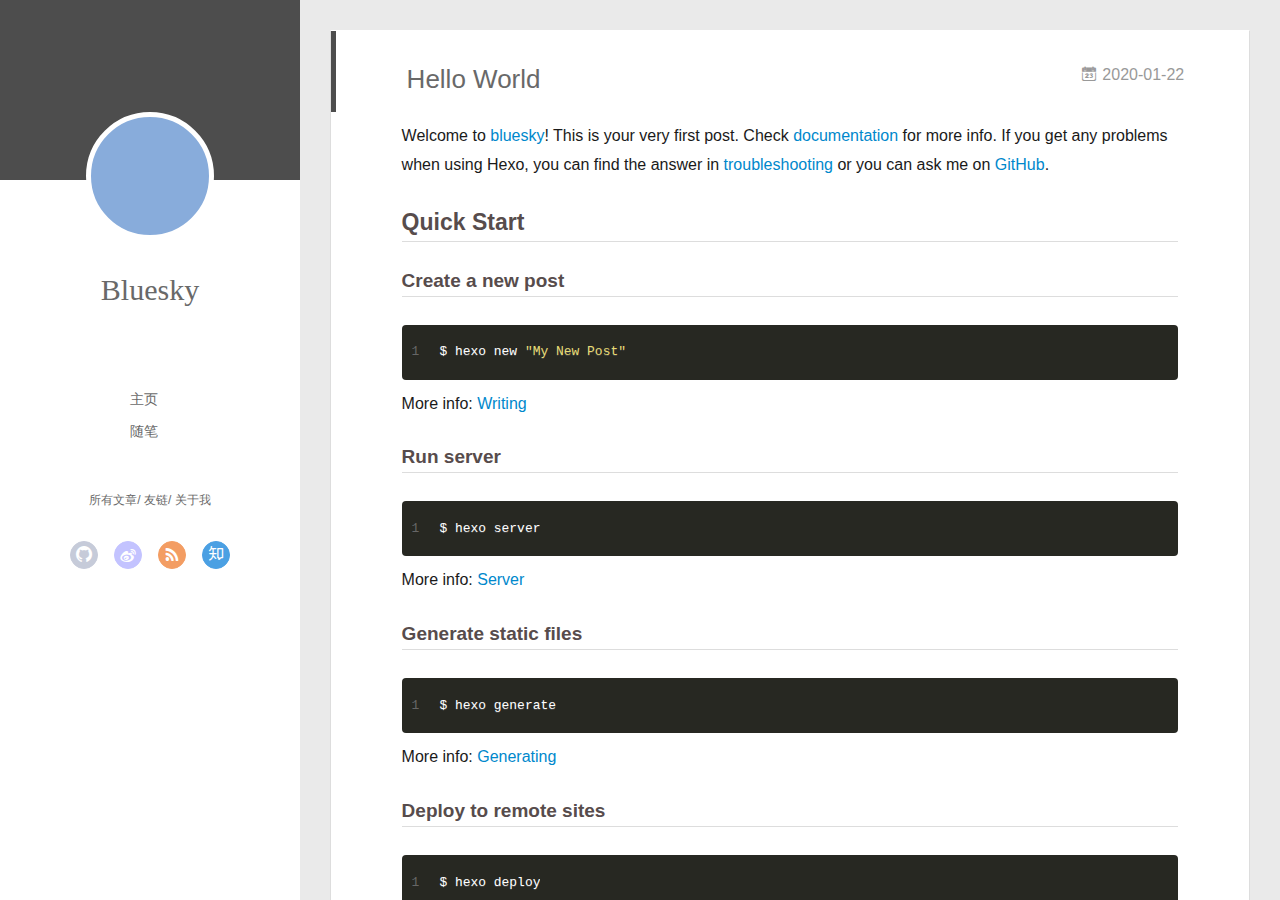
==== commit fe83c101: "Site updated: 2020-01-27 13:38:37" ====
--- a/index.html
+++ b/index.html
@@ -6,17 +6,17 @@
   <meta name="renderer" content="webkit">
   <meta http-equiv="X-UA-Compatible" content="IE=edge" >
   <link rel="dns-prefetch" href="http://yoursite.com">
-  <title>Hexo</title>
+  <title>myblog</title>
   <meta name="viewport" content="width=device-width, initial-scale=1, maximum-scale=1">
   <meta property="og:type" content="website">
-<meta property="og:title" content="Hexo">
+<meta property="og:title" content="myblog">
 <meta property="og:url" content="http://yoursite.com/index.html">
-<meta property="og:site_name" content="Hexo">
-<meta property="og:locale" content="en_US">
-<meta property="article:author" content="John Doe">
+<meta property="og:site_name" content="myblog">
+<meta property="og:locale" content="zh_CN">
+<meta property="article:author" content="Bluesky">
 <meta name="twitter:card" content="summary">
   
-    <link rel="alternative" href="/atom.xml" title="Hexo" type="application/atom+xml">
+    <link rel="alternative" href="/atom.xml" title="myblog" type="application/atom+xml">
   
   
     <link rel="icon" href="/favicon.png">
@@ -46,7 +46,7 @@
 			<img src="" class="js-avatar">
 		</a>
 		<hgroup>
-		  <h1 class="header-author"><a href="/">John Doe</a></h1>
+		  <h1 class="header-author"><a href="/">Bluesky</a></h1>
 		</hgroup>
 		
 
@@ -104,7 +104,7 @@
 				<img src="" class="js-avatar">
 			</div>
 			<hgroup>
-			  <h1 class="header-author js-header-author">John Doe</h1>
+			  <h1 class="header-author js-header-author">Bluesky</h1>
 			</hgroup>
 			
 			
@@ -172,7 +172,7 @@
     
     <div class="article-entry" itemprop="articleBody">
       
-        <p>Welcome to <a href="https://hexo.io/" target="_blank" rel="noopener">Hexo</a>! This is your very first post. Check <a href="https://hexo.io/docs/" target="_blank" rel="noopener">documentation</a> for more info. If you get any problems when using Hexo, you can find the answer in <a href="https://hexo.io/docs/troubleshooting.html" target="_blank" rel="noopener">troubleshooting</a> or you can ask me on <a href="https://github.com/hexojs/hexo/issues" target="_blank" rel="noopener">GitHub</a>.</p>
+        <p>Welcome to <a href="https://hexo.io/" target="_blank" rel="noopener">bluesky</a>! This is your very first post. Check <a href="https://hexo.io/docs/" target="_blank" rel="noopener">documentation</a> for more info. If you get any problems when using Hexo, you can find the answer in <a href="https://hexo.io/docs/troubleshooting.html" target="_blank" rel="noopener">troubleshooting</a> or you can ask me on <a href="https://github.com/hexojs/hexo/issues" target="_blank" rel="noopener">GitHub</a>.</p>
 <h2 id="Quick-Start"><a href="#Quick-Start" class="headerlink" title="Quick Start"></a>Quick Start</h2><h3 id="Create-a-new-post"><a href="#Create-a-new-post" class="headerlink" title="Create a new post"></a>Create a new post</h3><figure class="highlight bash"><table><tr><td class="gutter"><pre><span class="line">1</span><br></pre></td><td class="code"><pre><span class="line">$ hexo new <span class="string">"My New Post"</span></span><br></pre></td></tr></table></figure>
 
 <p>More info: <a href="https://hexo.io/docs/writing.html" target="_blank" rel="noopener">Writing</a></p>
@@ -237,7 +237,7 @@
   <div class="outer">
     <div id="footer-info">
     	<div class="footer-left">
-    		&copy; 2020 John Doe
+    		&copy; 2020 Bluesky
     	</div>
       	<div class="footer-right">
       		<a href="http://hexo.io/" target="_blank">Hexo</a>  Theme <a href="https://github.com/litten/hexo-theme-yilia" target="_blank">Yilia</a> by Litten
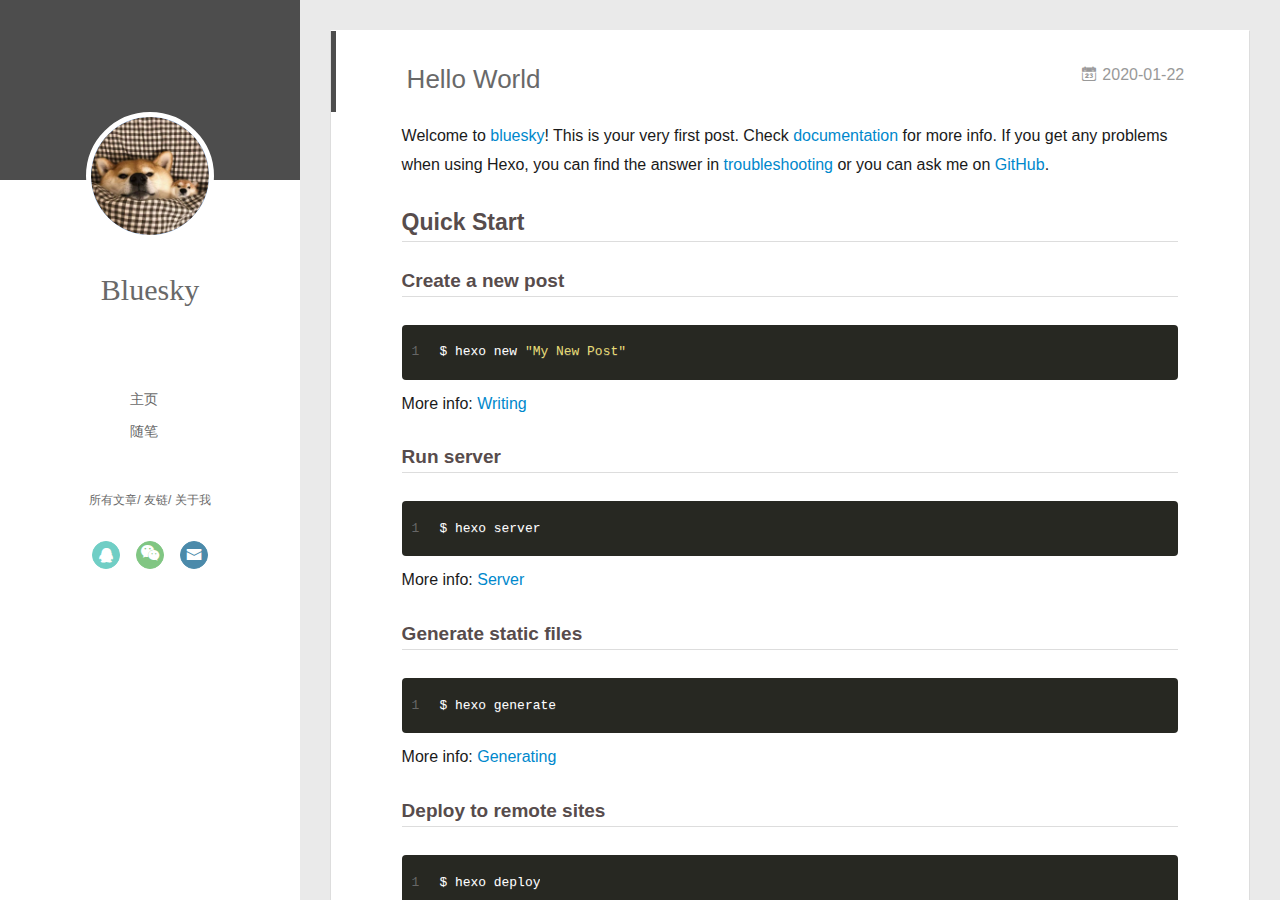
==== commit e393aeff: "Site updated: 2020-01-30 18:47:41" ====
--- a/index.html
+++ b/index.html
@@ -43,7 +43,7 @@
 <div class="intrude-less">
 	<header id="header" class="inner">
 		<a href="/" class="profilepic">
-			<img src="" class="js-avatar">
+			<img src="/assets/avatar.png" class="js-avatar">
 		</a>
 		<hgroup>
 		  <h1 class="header-author"><a href="/">Bluesky</a></h1>
@@ -77,13 +77,11 @@
 		<nav class="header-nav">
 			<div class="social">
 				
-					<a class="github" target="_blank" href="#" title="github"><i class="icon-github"></i></a>
+					<a class="qq" target="_blank" href="/assets/qq.png" title="qq"><i class="icon-qq"></i></a>
 		        
-					<a class="weibo" target="_blank" href="#" title="weibo"><i class="icon-weibo"></i></a>
+					<a class="weixin" target="_blank" href="/assets/wechat.png" title="weixin"><i class="icon-weixin"></i></a>
 		        
-					<a class="rss" target="_blank" href="#" title="rss"><i class="icon-rss"></i></a>
-		        
-					<a class="zhihu" target="_blank" href="#" title="zhihu"><i class="icon-zhihu"></i></a>
+					<a class="mail" target="_blank" href="mailto:1419293032@qq.com" title="mail"><i class="icon-mail"></i></a>
 		        
 			</div>
 		</nav>
@@ -101,7 +99,7 @@
 	<div class="intrude-less">
 		<header id="header" class="inner">
 			<div class="profilepic">
-				<img src="" class="js-avatar">
+				<img src="/assets/avatar.png" class="js-avatar">
 			</div>
 			<hgroup>
 			  <h1 class="header-author js-header-author">Bluesky</h1>
@@ -118,13 +116,11 @@
 			<nav class="header-nav">
 				<div class="social">
 					
-						<a class="github" target="_blank" href="#" title="github"><i class="icon-github"></i></a>
+						<a class="qq" target="_blank" href="/assets/qq.png" title="qq"><i class="icon-qq"></i></a>
 			        
-						<a class="weibo" target="_blank" href="#" title="weibo"><i class="icon-weibo"></i></a>
+						<a class="weixin" target="_blank" href="/assets/wechat.png" title="weixin"><i class="icon-weixin"></i></a>
 			        
-						<a class="rss" target="_blank" href="#" title="rss"><i class="icon-rss"></i></a>
-			        
-						<a class="zhihu" target="_blank" href="#" title="zhihu"><i class="icon-zhihu"></i></a>
+						<a class="mail" target="_blank" href="mailto:1419293032@qq.com" title="mail"><i class="icon-mail"></i></a>
 			        
 				</div>
 			</nav>
